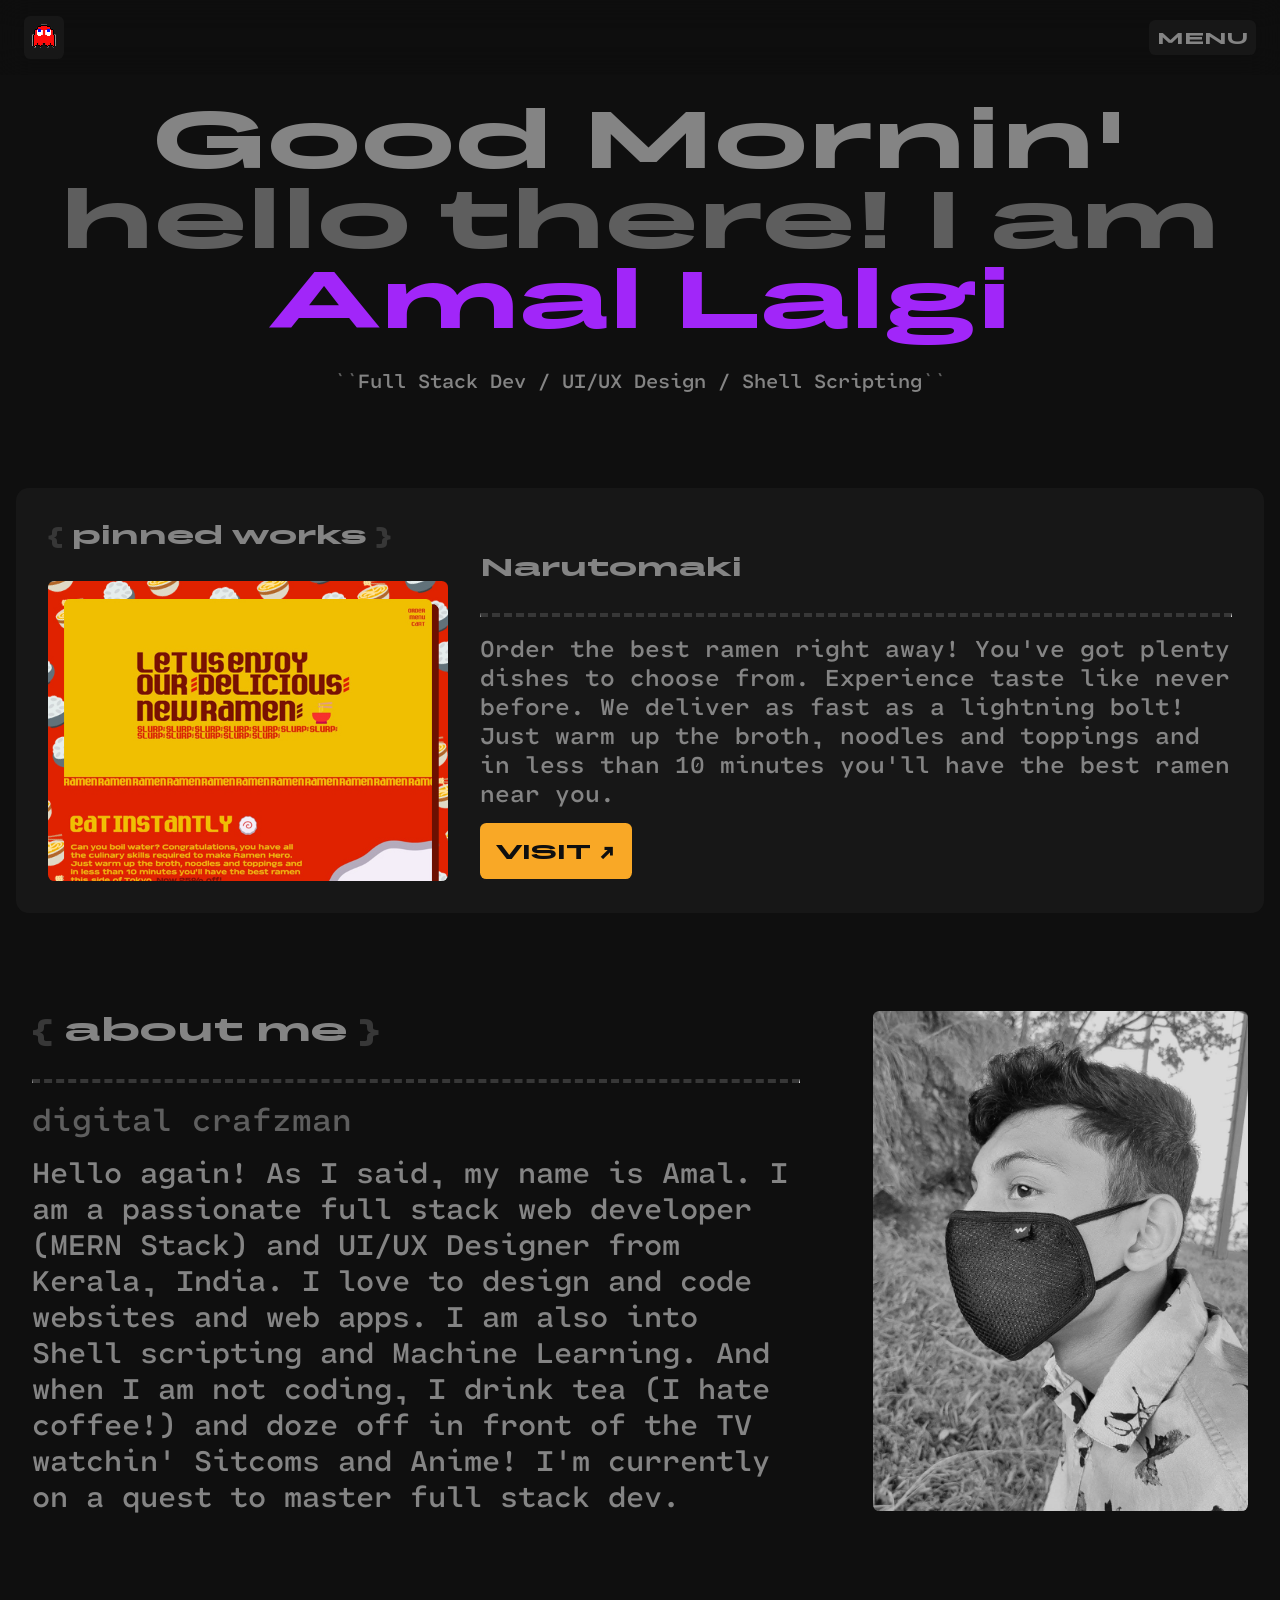
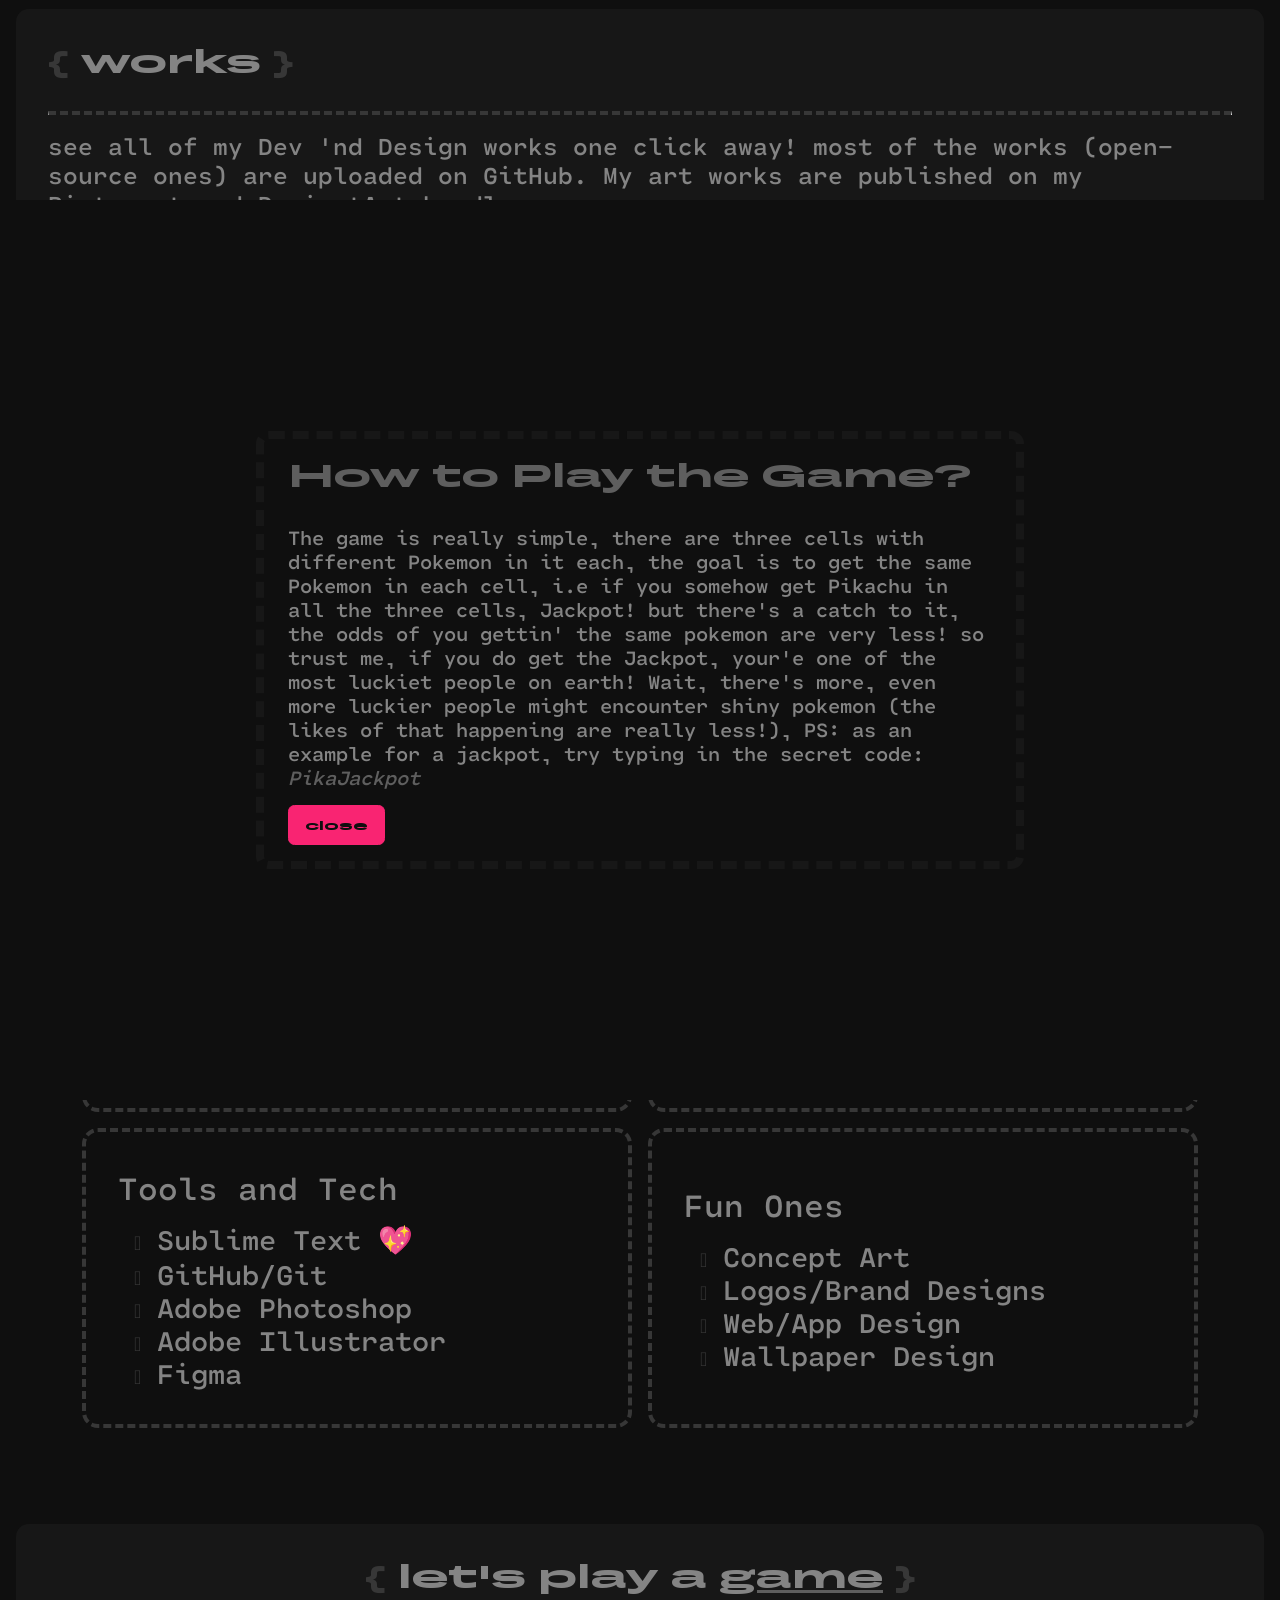
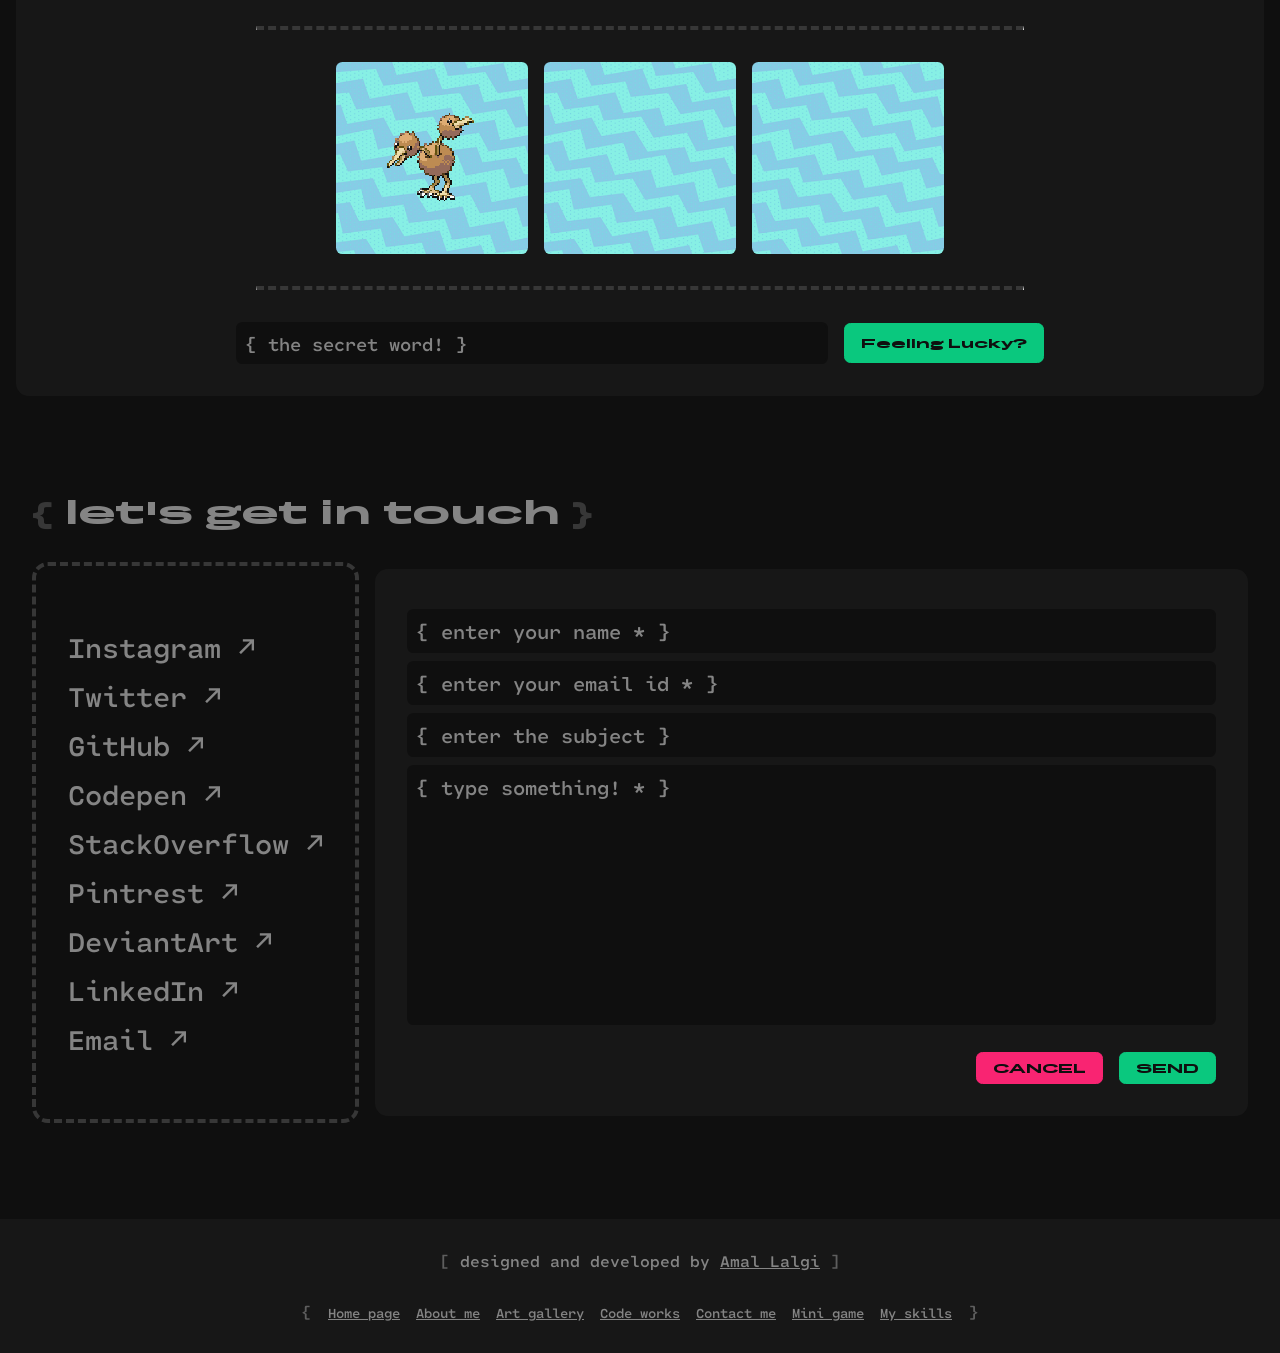
==== index.html @ 4f1390cf "updated the email function �" ====
<!DOCTYPE html>
<html lang="en" data-theme = 'dark'>
<head>
	<meta charset="UTF-8">
	<meta name="viewport" content="width=device-width, initial-scale=1.0">
	<title>Amal Lalgi</title>
	<link rel="icon" href="assets/images/favicon/favicon.png"/>
	<link rel="stylesheet" href="styles/css/style.css">
	<link rel="stylesheet" href="assets/fontawesome/css/all.min.css"/>
	<script src="scripts/js/script.js" defer></script>
</head>
<body id="home-loc">
	<!-- filters -->
	<div class="retrofilter">
		<img src="assets/images/filters/grain-(2).png">
	</div>
	<!-- Preloader -->
	<div class="preloader">
		<div class="img"><img src="assets/images/preloader/mario-racing.gif" alt="mario is racing"></div>
		<div class="text">we'll reach the destination in a moment!</div>
	</div>
	<!-- Navigation -->
	<nav>
		<div class="logo"><img src="assets/images/favicon/favicon.png" alt="logo"></div>
		<ul class="Nav__Links">
			<li><a href="#home-loc" class="home-loc">Home</a></li>
			<li><a href="#about-loc" class="about-loc">About Me</a></li>
			<li><a href="pages/works/index.html" target="blank" class="works-loc">My Works</a></li>
			<li><a href="#contact-loc" class="contact-loc">Contact Me</a></li>
		</ul>
		<div class="burger">
			<div class="menu">MENU</div>
			<div class="close">CLOSE</div>
		</div>
	</nav>
	<!-- Modal (Game) -->
	<div class="gme__modal">
		<div class="model__cont">
			<h2>How to Play the Game?</h2>
			<p>The game is really simple, there are three cells with different Pokemon in it each, the goal is to get the same Pokemon in each cell, i.e if you somehow get Pikachu in all the three cells, Jackpot! but there's a catch to it, the odds of you gettin' the same pokemon are very less! so trust me, if you do get the Jackpot, your'e one of the most luckiet people on earth! Wait, there's more, even more luckier people might encounter shiny pokemon (the likes of that happening are really less!), PS: as an example for a jackpot, try typing in the secret code: <span class="special__code">PikaJackpot</span></p>
			<button id="close">close</button>
		</div>
	</div>
	<!-- Main -->
	<main>
		<h1><span class="greeting">Gud Mornin'!</span> hello there! I am <span class="special" id="colorChange">Amal Lalgi</span></h1>
		<h3>Full Stack Dev / UI/UX Design / Shell Scripting</h3>
	</main>
	<!-- pinned -->
	<div class="pinned">
		<h2 class="special__heading">pinned works</h2>
		<div class="pinned__cont">
			<img src="assets/images/cards/narutomaki-card.jpg" alt="online ramen shop">
			<div class="desc">
				<h2>Narutomaki</h2>
				<hr class="hr--dashed">
				<p>Order the best ramen right away! You've got plenty dishes to choose from. Experience taste like never before. We deliver as fast as a lightning bolt! Just warm up the broth, noodles and toppings and in less than 10 minutes you'll have the best ramen near you.</p>
				<a id='realBtn' href="https://frozenembers.netlify.app" target="blank">VISIT ↗</a>
			</div>
		</div>
	</div>
	<!-- About -->
	<div class="about" id="about-loc">
		<div class="desc">
			<h2 class="special__heading">about me</h2>
			<hr class="hr--dashed">
			<h3>digital crafzman</h3>
			<p>Hello again! As I said, my name is Amal. I am a passionate full stack web developer (MERN Stack) and UI/UX Designer from Kerala, India. I love to design and code websites and web apps. I am also into Shell scripting and Machine Learning. And when I am not coding, I drink tea (I hate coffee!) and doze off in front of the TV watchin' Sitcoms and Anime! I'm currently on a quest to master full stack dev.</p>
		</div>
		<img src="assets/images/main/hero-(2).jpg" alt="Amal Lalgi">
	</div>
	<!-- Works -->
	<div class="works" id="works-loc">
		<h2 class="special__heading">works</h2>
		<hr class="hr--dashed">
		<p>see all of my Dev 'nd Design works one click away!  most of the works (open-source ones) are uploaded on  GitHub. My art works are published on my Pinterest and  DeviantArt handles.</p>
		<a id='realBtn' href="pages/works/index.html">SEE MY WORKS ↗</a>
	</div>
	<!-- skills -->
	<div class="skills" id="skills-loc">
		<h2 class="special__heading">my skill sets</h2>
		<!-- <hr class="hr--dashed"> -->
		<div class="cont">
			<div class="skillset skillset-1">
				<h3>FrontEnd Dev & Design</h3>
				<ul>
					<li>HTML, Markdown</li>
					<li>CSS, Sass(SCSS)</li>
					<li>React.js</li>
					<li>Tailwind css</li>
				</ul>
			</div>
			<div class="skillset skillset-2">
				<h3>BackEnd Dev</h3>
				<ul>
					<li>JavaScript (ES6+)</li>
					<li>JQuery</li>
					<li>Node.js, Express.js</li>
					<li>Next.js</li>
				</ul>
			</div>
			<div class="skillset skillset-3">
				<h3>Scripting</h3>
				<ul>
					<li>Python</li>
					<li>[ NumPy, SciPy ]</li>
					<li>[ Pandas, Matplotlib ]</li>
					<li>Bash/Zsh/Pwsh</li>
				</ul>
			</div>
			<div class="skillset skillset-4">
				<h3>Database Management</h3>
				<ul>
					<li>MySQL</li>
					<li>MongoDB</li>
					<li>PostgreSQL</li>
					<li>GraphQL</li>
				</ul>
			</div>
			<div class="skillset skillset-5">
				<h3>Tools and Tech</h3>
				<ul>
					<li>Sublime Text 💖</li>
					<li>GitHub/Git</li>
					<li>Adobe Photoshop</li>
					<li>Adobe Illustrator</li>
					<li>Figma</li>
				</ul>
			</div>
			<div class="skillset skillset-6">
				<h3>Fun Ones</h3>
				<ul>
					<li>Concept Art</li>
					<li>Logos/Brand Designs</li>
					<li>Web/App Design</li>
					<li>Wallpaper Design</li>
				</ul>
			</div>
		</div>
	</div>
	<!-- game -->
	<div class="game" id="game">
		<h2 class="special__heading">let's play a <span class="game__modal__switch" onclick="gameModalToggle()">game</span></h2>
		<hr class="hr--dashed">
		<div class="cont">
			<div class="cell cell-1" onclick="pokeClick()">
				<img src="assets/images/sprites/pokemon-sprites/Base/Pokemon-(106).png" alt="">
			</div>
			<div class="cell cell-2" onclick="pokeClick()">
				<img src="assets/images/sprites/pokemon-sprites/Base/Pokemon-(287).png" alt="">
			</div>
			<div class="cell cell-3" onclick="pokeClick()">
				<img src="assets/images/sprites/pokemon-sprites/Base/Pokemon-(478).png" alt="">
			</div>
		</div>
		<hr class="hr--dashed">
		<div class="luck">
			<input type="text" class="code" placeholder="{ the secret word! }">
			<button id="realBtn" class="luckBtn">Feeling Lucky?</button>
		</div>
	</div>
	<!-- contact -->
	<div class="contact" id="contact-loc">
		<h2 class="special__heading">let's get in touch</h2>
		<div class="cont">
			<div class="box social">
				<a target="blank" href="https://instagram.com/_u/TheAmalLalgi">Instagram ↗</a>
				<a target="blank" href="https://twitter.com/AmalLalgi">Twitter ↗</a>
				<a target="blank" href="https://github.com/TheAmalLalgi">GitHub ↗</a>
				<a target="blank" href="https://codepen.io/theamallalgi">Codepen ↗</a>
				<a target="blank" href="https://stackoverflow.com/users/16938644/amal-lalgi">StackOverflow ↗</a>
				<a target="blank" href="https://pintrest.com/_u/amallalgi">Pintrest ↗</a>
				<a target="blank" href="https://www.deviantart.com/amallalgi">DeviantArt ↗</a>
				<a target="blank" href="https://www.linkedin.com/in/amal-lalgi-8b193521a/">LinkedIn ↗</a>
				<a target="blank" href="mailto:theamallalgi@gmail.com">Email ↗</a>
			</div>
			<div class="box form">
				<form action="https://formsubmit.co/your@email.com" method="POST">
					<input type="text" placeholder="{ enter your name * }" name='name' required>
					<input type="text" placeholder="{ enter your email id * }" name='email' required>
					<input type="text" placeholder="{ enter the subject }">
					<input type="hidden" name="_next" value="theamallalgi.pages.dev/pages/mail/main.html">
					<input type="hidden" name="_template" value="table">
					<input type="hidden" name="_subject" value="New Mail From Website 🐦">
					<input type="hidden" name="_autoresponse" value="Thank you for Contacting Me. I will make sure that I'll look into what you have to say when I'm free!">
					<textarea name="message" id="msg" cols="30" rows="10" placeholder="{ type something! * }" required></textarea>
					<div class="btns">
						<button id="realBtn" onclick="document.querySelector('form').reset()">CANCEL</button>
						<input id="realBtn" type="submit" value="SEND">
					</div>
				</form>
			</div>
		</div>
	</div>
	<!-- footer -->
	<footer>
		<h4>designed and developed by <a href="#">Amal Lalgi</a></h4>
		<div class="footer__icons">
			<a target="blank" href="https://github.com/TheAmalLalgi/TheAmalLalgi.github.io"><i class="fas fa-folder"></i></a>
			<a target="blank" href="https://instagram.com/_u/TheAmalLalgi"><i class="fab fa-instagram"></i></a>
			<a target="blank" href="https://twitter.com/AmalLalgi"><i class="fab fa-twitter"></i></a>
			<a target="blank" href="https://www.linkedin.com/in/amal-lalgi-8b193521a/"><i class="fab fa-linkedin"></i></a>
			<a target="blank" href="https://www.deviantart.com/amallalgi"><i class="fab fa-deviantart"></i></a>
			<a target="blank" href="https://dribbble.com/TheAmalLalgi"><i class="fab fa-dribbble"></i></a>
			<a target="blank" href="https://www.behance.net/amallalgi"><i class="fab fa-behance"></i></a>
			<a target="blank" href="https://codepen.io/theamallalgi"><i class="fab fa-codepen"></i></a>
			<a target="blank" href="https://github.com/TheAmalLalgi"><i class="fab fa-github-alt"></i></a>
		</div>
		<div class="footer__nav">
			<ul>
				<li><a href="#home-loc">Home page</a></li>
				<li><a href="#about-loc">About me</a></li>
				<li><a href="pages/works/index.html">Art gallery</a></li>
				<li><a href="pages/works/index.html">Code works</a></li>
				<li><a href="#contact-loc">Contact me</a></li>
				<li><a href="#game">Mini game</a></li>
				<li><a href="#skills-loc">My skills</a></li>
			</ul>
		</div>
	</footer>
</body>
</html>

<!-- the end 😁 -->
---- styles/css/style.css ----
﻿:root{--blk: #0f0f0f;--wht: #ffffdf;--prpl: #a126f9;--gry: #5e5e5e;--grn: #0ac87e;--red: #f92472;--blu: #26B7F9;--ylw: #F9A826;--cyn: #26F9EB;--blk-lt: #171717;--gry-lt: #848484;--grn-lt: #0bee96;--red-lt: #ff2466;--blu-lt: #46c1f9;--ylw-lt: #ffba26;--cyn-lt: #26feff;--grn-drk: #07945d;--red-drk: #c51c4d;--bg: var(--blk);--bg-s: var(--blk-lt);--fg: var(--wht);--fg-s: var(--gry);--fg-lt: var(--gry-lt);--acc: var(--prpl);--link: var(--blu);--lck-clr: var(--grn);--snd: #373737;--nav-bg: #0f0f0f50}:root[data-theme=light]{--blk: #0f0f0f;--wht: #ffffdf;--prpl: #a126f9;--gry: #5e5e5e;--grn: #0ac87e;--red: #f92472;--blu: #26B7F9;--ylw: #F9A826;--cyn: #26F9EB;--blk-lt: #171717;--gry-lt: #848484;--grn-lt: #0bee96;--red-lt: #ff2466;--blu-lt: #46c1f9;--ylw-lt: #ffba26;--cyn-lt: #26feff;--grn-drk: #07945d;--red-drk: #c51c4d;--bg: #edb491;--bg-s: #e07961;--fg: var(--blk);--fg-s: var(--blk-lt);--fg-lt: #353535;--acc: var(--prpl);--link: #1a7eac;--lck-clr: #11472c;--snd: #ad5d4a;--nav-bg: #edb49170}:root[data-theme=retro]{--clr-1: #aaaaaa;--clr-2: #666666;--clr-3: #080808;--clr-4: #000000;--clr-5: #FFFFFF;--bg: var(--clr-2);--bg-s: var(--clr-1);--fg: var(--clr-4);--fg-s: var(--clr-3);--fg-lt: #1a1a1a;--acc: var(--clr-5);--link: #1a7eac;--lck-clr: #11472c;--snd: #cacaca;--nav-bg: #66666670}html{--nav-height: 5rem}@font-face{font-family:"Grtsk Mega Font";src:local("Grtsk Mega"),url("../../../assets/fonts/grtsk-mega/GrtskMega-Bold.ttf")}@font-face{font-family:"Cartograph CF Font";src:local("Cartograph CF"),url("../../../assets/fonts/cartograph-cf/CartographCF-DemiBold.otf")}*,*::after,*::before{padding:0;margin:0;box-sizing:border-box;scroll-behavior:smooth}::-webkit-scrollbar{display:none}::selection{background-color:var(--acc);color:var(--blk)}:focus{border:2px solid var(--acc);outline:none;border-radius:4px;padding:2px}img{max-width:100%;display:inline-block}body{background-color:var(--bg);color:var(--fg);font-family:"Cartograph CF Font","Cartograph CF",monospace;padding-top:var(--nav-height)}.special__heading{font-family:"Grtsk Mega Font","Grtsk Mega",sans-serif;font-size:1.25rem;color:var(--fg-lt)}.special__heading::before{content:"{ ";color:var(--snd)}.special__heading::after{content:" }";color:var(--snd)}@media(min-width: 1024px){.special__heading{font-size:1.5rem}}hr.hr--dashed{border-top:.3rem dashed var(--snd);border-bottom:none;margin-block:2rem 1rem}@media(min-width: 768px){hr.hr--dashed{margin-block:1rem}}@media(min-width: 1024px){hr.hr--dashed{margin-block:2rem 1rem}}.retrofilter{z-index:999;position:fixed;pointer-events:none;top:0;right:0;display:none;width:100%;height:100vh}.retrofilter img{width:100%;height:100vh;opacity:.4}.preloader{position:fixed;top:0;left:0;max-height:100vh;width:100%;height:100vh;background-color:var(--bg);display:flex;justify-content:center;align-items:center;flex-direction:column;gap:2rem;z-index:999;transition:transform 300ms ease-in}.preloader img{height:15rem;border-radius:.8rem}@media(min-width: 768px){.preloader img{height:20rem}}@media(min-width: 1024px){.preloader img{height:25rem}}.preloader .text{color:var(--fg-lt);text-align:center;font-size:1rem;max-width:60vw}.preloader .text::after{content:" }";color:var(--fg-s)}.preloader .text::before{content:"{ ";color:var(--fg-s)}.preloader::before{content:"Approaching the site soon!";font-size:1rem;font-weight:800;font-family:"Grtsk Mega Font","Grtsk Mega",sans-serif;opacity:.15;color:var(--fg-lt);border:.5rem dashed var(--fg-s);padding:1rem 1.5rem;border-radius:1rem;position:absolute;bottom:0;left:0;margin:1rem;writing-mode:horizontal-tb}@media(min-width: 768px){.preloader::before{font-size:1.25rem;writing-mode:tb-rl}}@media(min-width: 1024px){.preloader::before{font-size:2.5rem;max-width:50vw;writing-mode:tb-rl;font-size:2rem;padding:2rem 1.5rem}}.preloader.preloader--done{transform:translateY(-100%)}nav{padding:1rem;display:flex;justify-content:space-between;align-items:center;background-color:var(--nav-bg);backdrop-filter:blur(1rem);position:fixed;top:0;left:0;width:100%;transition:transform 200ms ease-in}@media(min-width: 1024px){nav{padding:1rem 1.5rem}}nav .logo{padding:.5rem;border-radius:.4rem;background-color:var(--bg-s);cursor:pointer;image-rendering:pixelated;z-index:888}nav .logo img{width:1.25rem}@media(min-width: 1024px){nav .logo img{width:1.5rem}}nav .Nav__Links{transform:translateY(-100%);transition:transform 300ms ease-in;width:100%;height:100vh;max-height:100vh;position:fixed;top:0;left:0;background-color:var(--bg);list-style-type:none;padding:2rem 2.5rem;display:flex;justify-content:center;align-items:flex-end;flex-direction:column;gap:1rem;overflow:hidden}@media(min-width: 1024px){nav .Nav__Links{gap:1.5rem}}nav .Nav__Links::before{content:"Join the Anti Coffee Club";font-size:2rem;font-weight:800;font-family:"Grtsk Mega Font","Grtsk Mega",sans-serif;opacity:.15;color:var(--fg-lt);border:.75rem dashed var(--fg-s);border-radius:1rem;padding:2rem 2rem 0 0;position:absolute;bottom:0;left:0;max-width:80vw;margin-left:-1rem;margin-bottom:-1rem}@media(min-width: 768px){nav .Nav__Links::before{font-size:3.5rem;max-width:60vw;margin-left:-2rem;margin-bottom:-2rem}}@media(min-width: 1024px){nav .Nav__Links::before{font-size:5rem;max-width:50vw;margin-left:-2rem;margin-bottom:-2rem}}nav .Nav__Links::after{content:"";width:2rem;height:2rem;border-radius:10px;background-color:var(--acc);position:absolute;bottom:0;right:0;margin:2rem;opacity:.3;cursor:hand}nav .Nav__Links li a{font-size:1.25rem;font-weight:800;font-family:"Grtsk Mega Font","Grtsk Mega",sans-serif;display:block;color:var(--fg-s);text-decoration:none}@media(min-width: 1024px){nav .Nav__Links li a{font-size:3rem}}nav .Nav__Links li a::before{content:"";margin-right:1rem;font-family:"Font Awesome 6 Free";font-weight:800;font-size:1.5rem;color:var(--bg)}@media(min-width: 1024px){nav .Nav__Links li a::before{margin-right:1.5rem;font-size:3rem}}nav .Nav__Links li a:hover,nav .Nav__Links li a:focus-visible{color:var(--fg-lt)}nav .Nav__Links li a:hover::before,nav .Nav__Links li a:focus-visible::before{color:var(--fg-lt)}nav .Nav__Links li a:focus{border:none;outline:none;border-radius:unset;padding:unset}nav ul.navigation--open{transform:translateY(0%)}nav .burger{padding:.5rem;border-radius:.4rem;background-color:var(--bg-s);cursor:pointer;font-family:"Grtsk Mega Font","Grtsk Mega",sans-serif;font-weight:800;color:var(--fg-lt);font-size:.75rem;z-index:888}@media(min-width: 1024px){nav .burger{font-size:1rem}}nav .burger .close{display:none}nav .burger--open .menu{display:none}nav .burger--open .close{display:inline-block}nav.nav---hidden{transform:translateY(-100%)}main{padding:1rem 1rem;text-align:center}@media(min-width: 1024px){main{padding:1rem 1.5rem}}main h1{font-size:2.5rem;font-family:"Grtsk Mega Font","Grtsk Mega",sans-serif;line-height:1;color:var(--fg-s)}@media(min-width: 768px){main h1{font-size:3rem}}@media(min-width: 1024px){main h1{font-size:5rem}}main h1 span.greeting{color:var(--fg-lt);font-size:2.2rem}@media(min-width: 768px){main h1 span.greeting{font-size:3rem}}@media(min-width: 1024px){main h1 span.greeting{font-size:5rem}}main h1 span.special{color:var(--prpl)}main h3{font-size:.85rem;color:var(--fg-lt);margin-top:2rem}@media(min-width: 1024px){main h3{font-size:1.25rem}}main h3::before,main h3::after{content:"``";color:var(--fg-s)}.pinned{padding:1.25rem;margin:1rem;margin-top:5rem;background-color:var(--bg-s);border-radius:.8rem}@media(min-width: 1024px){.pinned{padding:2rem}}.pinned .pinned__cont{display:flex;justify-content:flex-start;align-items:center;gap:2rem;flex-wrap:wrap}@media(min-width: 768px){.pinned .pinned__cont{flex-wrap:nowrap}}.pinned .pinned__cont img{height:250px;margin-top:2rem;border-radius:.4rem}@media(min-width: 1024px){.pinned .pinned__cont img{height:300px}}.pinned .pinned__cont .desc{color:var(--fg-lt)}.pinned .pinned__cont .desc h2{font-family:"Grtsk Mega Font","Grtsk Mega",sans-serif;font-size:1.2rem}@media(min-width: 768px){.pinned .pinned__cont .desc h2{font-size:1rem}}@media(min-width: 1024px){.pinned .pinned__cont .desc h2{font-size:1.5rem}}.pinned .pinned__cont .desc p{font-family:"Cartograph CF Font","Cartograph CF",monospace;font-size:1.2rem;font-weight:600}@media(min-width: 768px){.pinned .pinned__cont .desc p{font-size:1rem}}@media(min-width: 1024px){.pinned .pinned__cont .desc p{font-size:1.5rem}}.pinned .pinned__cont .desc a{display:inline-block;margin-top:1rem;font-family:"Grtsk Mega Font","Grtsk Mega",sans-serif;text-decoration:none;font-weight:600;color:var(--blk);font-size:1rem;padding:.75rem;border-radius:.4rem;background-color:#f9a826}@media(min-width: 1024px){.pinned .pinned__cont .desc a{font-size:1.25rem;padding:1rem}}.pinned .pinned__cont .desc a:hover{background-color:#f89e0d}.about{padding:1rem 2rem;display:flex;justify-content:center;align-items:center;gap:2rem;padding-top:5rem;flex-wrap:wrap}@media(min-width: 768px){.about{flex-wrap:nowrap}}.about h2{font-size:2rem}.about .desc{color:var(--fg-lt);max-width:90vw;margin-right:auto}@media(min-width: 1024px){.about .desc{max-width:60vw}}.about .desc h2{font-family:"Grtsk Mega Font","Grtsk Mega",sans-serif;font-size:1.25rem}@media(min-width: 1024px){.about .desc h2{font-size:2rem}}.about .desc h3{color:var(--fg-s);font-size:1.25rem;margin-bottom:1rem}@media(min-width: 1024px){.about .desc h3{font-size:2rem}}.about .desc p{font-family:"Cartograph CF Font","Cartograph CF",monospace;font-size:1.2rem;font-weight:600;color:var(--fg-lt)}@media(min-width: 1024px){.about .desc p{font-size:1.85rem}}.about img{height:400px;border-radius:.4rem}@media(min-width: 1024px){.about img{height:500px}}.works{padding:1.25rem;margin:1rem;margin-top:5rem;background-color:var(--bg-s);border-radius:.8rem}@media(min-width: 1024px){.works{padding:2rem}}.works h2{font-size:1.25rem}@media(min-width: 1024px){.works h2{font-size:2rem}}.works p{font-size:1.2rem;color:var(--fg-lt)}@media(min-width: 1024px){.works p{font-size:1.5rem}}.works a{display:inline-block;margin-top:1.5rem;font-family:"Grtsk Mega Font","Grtsk Mega",sans-serif;text-decoration:none;font-weight:600;color:var(--blk);font-size:.75rem;padding:1rem;border-radius:.4rem;background-color:#26b7f9}@media(min-width: 1024px){.works a{font-size:1.25rem}}.works a:hover{background-color:#0daff8}.skills{padding:1rem 1rem;gap:2rem;padding-top:5rem}@media(min-width: 1024px){.skills{padding:1rem 2rem;padding-top:5rem}}.skills h2{font-size:1.25rem;margin-bottom:2rem;text-align:center}@media(min-width: 1024px){.skills h2{font-size:2rem}}.skills .cont{display:flex;justify-content:center;align-items:center;gap:1rem;flex-wrap:wrap}.skills .cont .skillset{color:var(--fg-lt);border:.3rem dashed var(--snd);border-radius:1rem;padding:1.25rem;height:250px;width:550px;display:flex;align-items:flex-start;justify-content:center;flex-direction:column}@media(min-width: 768px){.skills .cont .skillset{height:200px;width:350px}}@media(min-width: 1024px){.skills .cont .skillset{padding:2rem;height:300px;width:550px}}.skills .cont .skillset h3{font-size:1.25rem;margin-bottom:1rem}@media(min-width: 1024px){.skills .cont .skillset h3{font-size:2rem}}.skills .cont .skillset ul li{list-style-type:none;font-size:1.1rem;white-space:nowrap}@media(min-width: 1024px){.skills .cont .skillset ul li{font-size:1.75rem}}.skills .cont .skillset ul li::before{content:"";margin-inline:1rem;font-family:"Font Awesome 6 Free";font-weight:800;font-size:1rem;color:var(--snd)}@media(min-width: 1024px){.skills .cont .skillset ul li::before{font-size:1.25rem}}.gme__modal{transform:translateY(200%);transition:transform 300ms ease-in;position:fixed;z-index:777;top:0;left:0;margin:0;padding:1rem;background-color:var(--bg);width:100%;height:100vh;display:grid;place-content:center}.gme__modal .model__cont{max-width:90vw;margin-inline:auto;border-radius:.8rem;padding:1rem 1.5rem;background-color:var(--bg);border:.5rem dashed var(--bg-s)}@media(min-width: 768px){.gme__modal .model__cont{max-width:80vw}}@media(min-width: 1024px){.gme__modal .model__cont{max-width:60vw}}.gme__modal .model__cont h2{font-size:1rem;font-family:"Grtsk Mega Font","Grtsk Mega",sans-serif;margin-bottom:1rem;color:var(--fg-s)}@media(min-width: 768px){.gme__modal .model__cont h2{font-size:1.5rem;margin-bottom:1.5rem}}@media(min-width: 1024px){.gme__modal .model__cont h2{font-size:2rem;margin-bottom:2rem}}.gme__modal .model__cont p{font-size:.9rem;font-family:"Cartograph CF Font","Cartograph CF",monospace;margin-bottom:1rem;color:var(--fg-lt)}@media(min-width: 768px){.gme__modal .model__cont p{font-size:1.2rem}}@media(min-width: 1024px){.gme__modal .model__cont p{font-size:1.25rem}}.gme__modal .model__cont p span.special__code{font-style:italic;color:var(--fg-s)}.gme__modal .model__cont button#close{display:inline-block;font-family:"Grtsk Mega Font","Grtsk Mega",sans-serif;text-decoration:none;font-weight:800;color:var(--blk);font-size:.75rem;padding:.75rem 1rem;border-radius:.4rem;outline:none;cursor:pointer;background-color:var(--red);border:.1rem solid var(--red)}.gme__modal .model__cont button#close:hover{background-color:var(--red-drk)}.gme__modal.gme__modal--open{transform:translateY(0%)}.game{padding:2rem;margin:1rem;margin-top:5rem;background-color:var(--bg-s);border-radius:.8rem}.game h2{font-size:1.25rem;text-align:center}.game h2 span{text-decoration:underline var(--fg-s);cursor:pointer}@media(min-width: 1024px){.game h2{font-size:2rem}}.game hr{max-width:60vw;margin-inline:auto}.game .cont{display:flex;justify-content:center;align-items:center;gap:1rem;margin-top:2rem;max-width:60vw;margin-inline:auto;flex-wrap:wrap}.game .cont .cell{background-image:url(../../assets/images/sprites/pokemon-sprites/bg.png);background-position:center;background-size:cover;background-repeat:no-repeat;border-radius:.4rem;aspect-ratio:1/1;height:10rem;padding:1rem;display:flex;justify-content:center;align-items:center;overflow:hidden;cursor:pointer}@media(min-width: 768px){.game .cont .cell{height:9rem}}@media(min-width: 1024px){.game .cont .cell{height:12rem}}.game .cont .cell img{height:8rem;image-rendering:pixelated}@media(min-width: 768px){.game .cont .cell img{height:8rem}}@media(min-width: 1024px){.game .cont .cell img{height:10rem}}.game .luck{margin-top:2rem;display:flex;align-items:center;justify-content:center;flex-wrap:wrap;gap:1rem}.game .luck input[type=text]{width:90%;border:.15rem solid var(--bg);outline:none;font-family:"Cartograph CF Font","Cartograph CF",monospace;font-size:1rem;color:var(--lck-clr);padding:.5rem;background-color:var(--bg);border-radius:.4rem;caret-color:var(--lck-clr)}@media(min-width: 768px){.game .luck input[type=text]{width:68%}}@media(min-width: 1024px){.game .luck input[type=text]{width:50%;font-size:1.15rem}}.game .luck input[type=text]:focus{border:.15rem solid var(--lck-clr);color:var(--lck-clr)}.game .luck input[type=text]::placeholder{color:var(--fg-lt)}.game .luck button{display:inline-block;font-family:"Grtsk Mega Font","Grtsk Mega",sans-serif;text-decoration:none;font-weight:800;color:var(--blk);font-size:.75rem;padding:.75rem 1rem;border-radius:.4rem;outline:none;cursor:pointer;background-color:var(--grn);border:.1rem solid var(--grn)}.game .luck button:hover{background-color:var(--grn-drk)}.contact{padding:1rem 1rem;padding-top:5rem}@media(min-width: 1024px){.contact{padding:5rem 2rem 1rem 2rem}}.contact h2{font-size:1.2rem}@media(min-width: 1024px){.contact h2{font-size:2rem}}.contact .cont{display:flex;justify-content:flex-start;align-items:center;gap:1rem;margin-top:2rem;flex-wrap:wrap}@media(min-width: 768px){.contact .cont{flex-wrap:nowrap}}.contact .cont .box{padding:1.25rem;background-color:var(--bg-s);border-radius:.8rem;min-height:300px}@media(min-width: 1024px){.contact .cont .box{padding:2rem;min-height:520px}}.contact .cont .social{display:flex;flex-direction:column;justify-content:center;align-items:flex-start;gap:1rem;min-height:300px;color:var(--fg-lt);border:.3rem dashed var(--snd);border-radius:1rem;background-color:rgba(0,0,0,0);width:100%;padding-block:2rem}@media(min-width: 768px){.contact .cont .social{padding-block:4rem}}@media(min-width: 1024px){.contact .cont .social{min-height:520px;width:unset}}.contact .cont .social a{display:block;color:var(--fg-lt);font-size:1.25rem;white-space:nowrap;text-decoration:none}.contact .cont .social a:hover{color:var(--link)}@media(min-width: 1024px){.contact .cont .social a{font-size:1.75rem}}.contact .cont .form input[type=text]{width:100%;border:.15rem solid var(--bg);outline:none;font-family:"Cartograph CF Font","Cartograph CF",monospace;font-size:1.1rem;color:var(--fg-lt);padding:.5rem;background-color:var(--bg);margin-top:.5rem;border-radius:.4rem;caret-color:var(--acc);transition:all 200ms ease-in}@media(min-width: 1024px){.contact .cont .form input[type=text]{font-size:1.25rem}}.contact .cont .form input[type=text]:focus{border:.15rem solid var(--acc)}.contact .cont .form input[type=text]::placeholder{color:var(--fg-lt)}.contact .cont .form textarea{width:100%;border:.15rem solid var(--bg);outline:none;font-family:"Cartograph CF Font","Cartograph CF",monospace;font-size:1.1rem;color:var(--fg-lt);padding:.5rem;background-color:var(--bg);margin-top:.5rem;border-radius:.4rem;resize:none;caret-color:var(--acc);transition:all 200ms ease-in}@media(min-width: 1024px){.contact .cont .form textarea{font-size:1.25rem}}.contact .cont .form textarea:focus{border:.15rem solid var(--acc)}.contact .cont .form textarea::placeholder{color:var(--fg-lt)}.contact .cont .form input[type=submit],.contact .cont .form button{display:inline-block;margin-top:1.5rem;font-family:"Grtsk Mega Font","Grtsk Mega",sans-serif;text-decoration:none;font-weight:800;color:var(--blk);font-size:.7rem;padding:.75rem;border-radius:.4rem;outline:none;cursor:pointer}@media(min-width: 1024px){.contact .cont .form input[type=submit],.contact .cont .form button{font-size:.75rem;padding:.5rem 1rem}}.contact .cont .form input[type=submit]{background-color:var(--grn);border:.1rem solid var(--grn)}.contact .cont .form input[type=submit]:hover{background-color:var(--grn-drk)}.contact .cont .form button{background-color:var(--red);border:.1rem solid var(--red)}.contact .cont .form button:hover{background-color:var(--red-drk)}.contact .cont .form .btns{display:flex;justify-content:flex-end;align-items:center;flex-direction:row;gap:1rem}footer{padding:1.25rem;padding-bottom:2rem;margin-top:5rem;background-color:var(--bg-s)}@media(min-width: 1024px){footer{padding:2rem}}footer h4{color:var(--fg-lt);font-size:.75rem;text-align:center}@media(min-width: 1024px){footer h4{font-size:1rem}}footer h4 a{color:var(--fg-lt)}footer h4 a:hover{font-style:italic;color:var(--link)}footer h4::before{content:"[ ";color:var(--fg-s)}footer h4::after{content:" ]";color:var(--fg-s)}footer .footer__icons{margin-top:1rem;display:flex;flex-wrap:wrap;gap:1rem;justify-content:center;align-items:center}footer .footer__icons a{font-size:1rem;color:var(--fg-lt)}footer .footer__icons a:hover{color:var(--link)}@media(min-width: 1024px){footer .footer__icons a{font-size:1.25rem}}footer .footer__nav{margin-top:1rem;display:flex;justify-content:center;align-items:center}footer .footer__nav ul{display:flex;justify-content:center;align-items:center;flex-wrap:wrap;gap:1rem}footer .footer__nav ul li{list-style-type:none}footer .footer__nav ul li a{color:var(--fg-lt);font-size:.85rem}@media(min-width: 768px){footer .footer__nav ul li a{font-size:.75rem}}@media(min-width: 1024px){footer .footer__nav ul li a{font-size:.85rem}}footer .footer__nav ul li a:hover{font-style:italic;color:var(--link)}footer .footer__nav ul::before{content:"{ ";color:var(--fg-s)}footer .footer__nav ul::after{content:" }";color:var(--fg-s)}/*# sourceMappingURL=style.css.map */
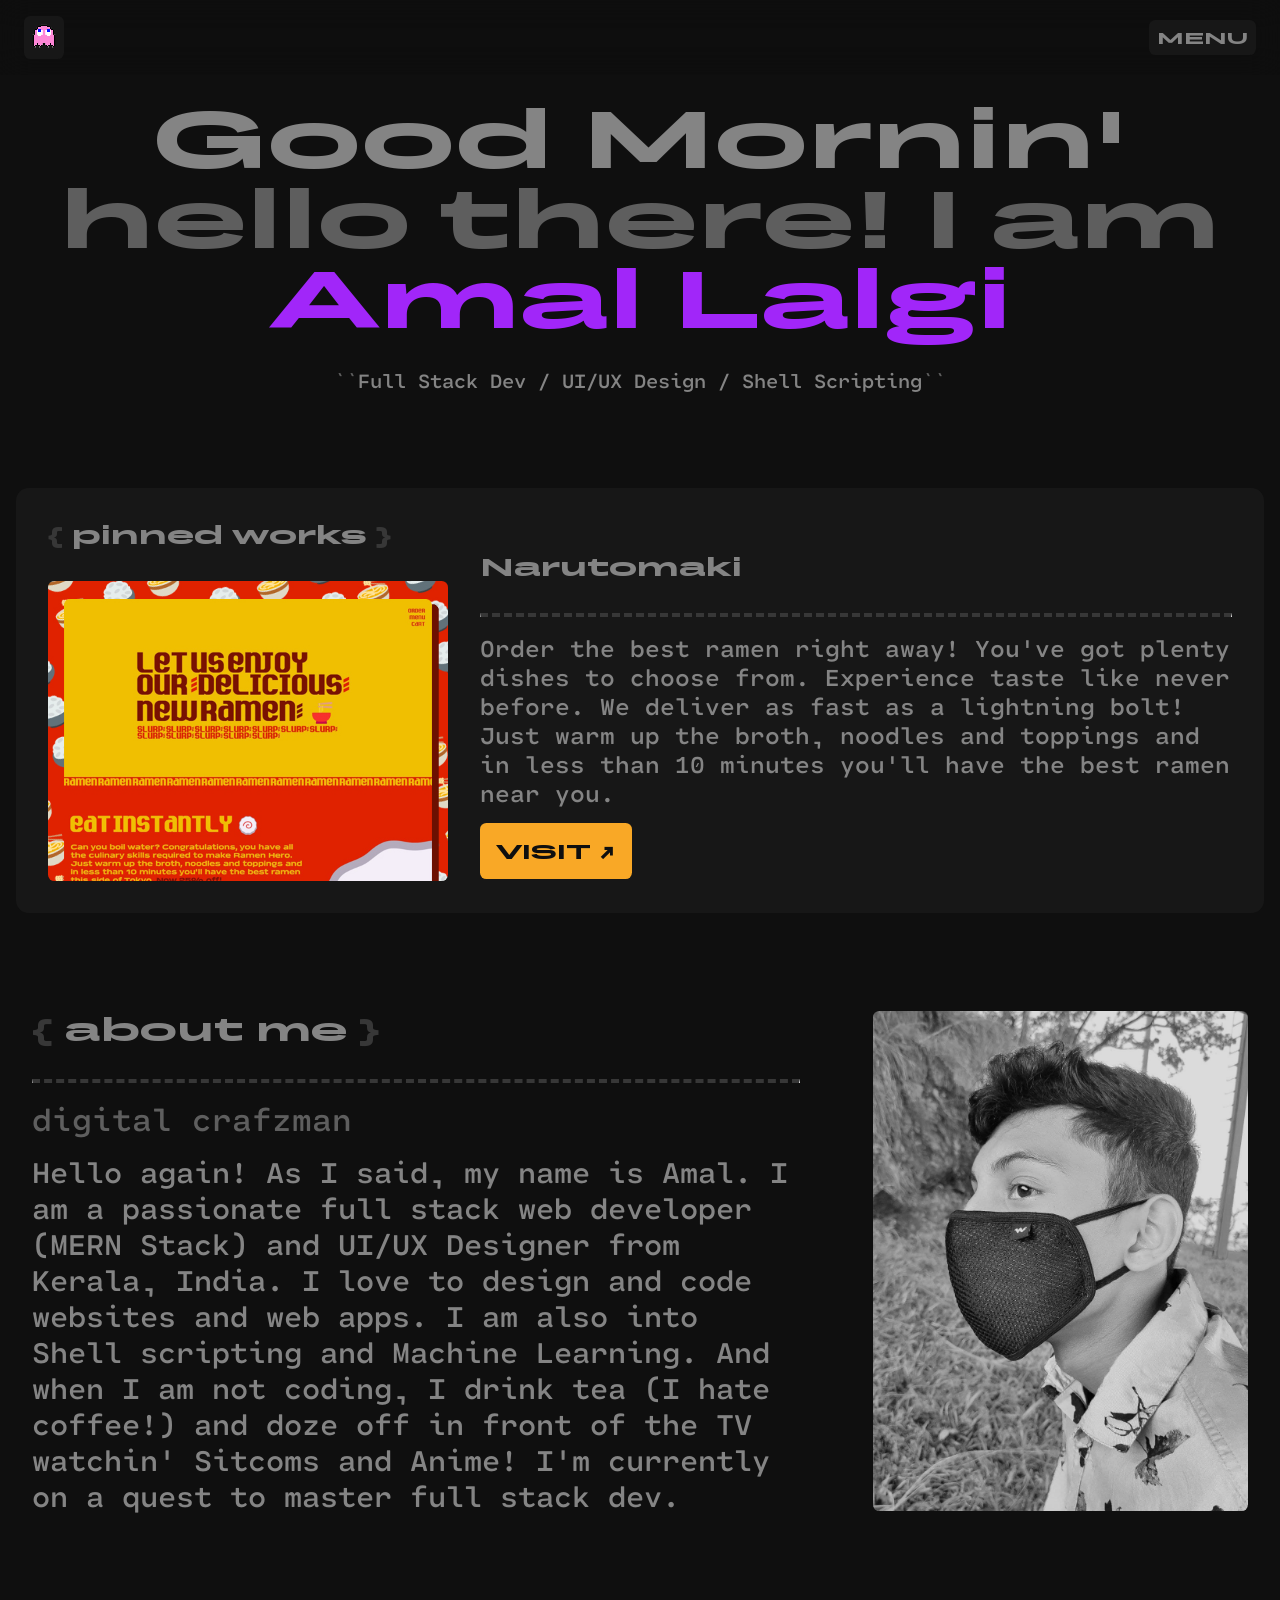
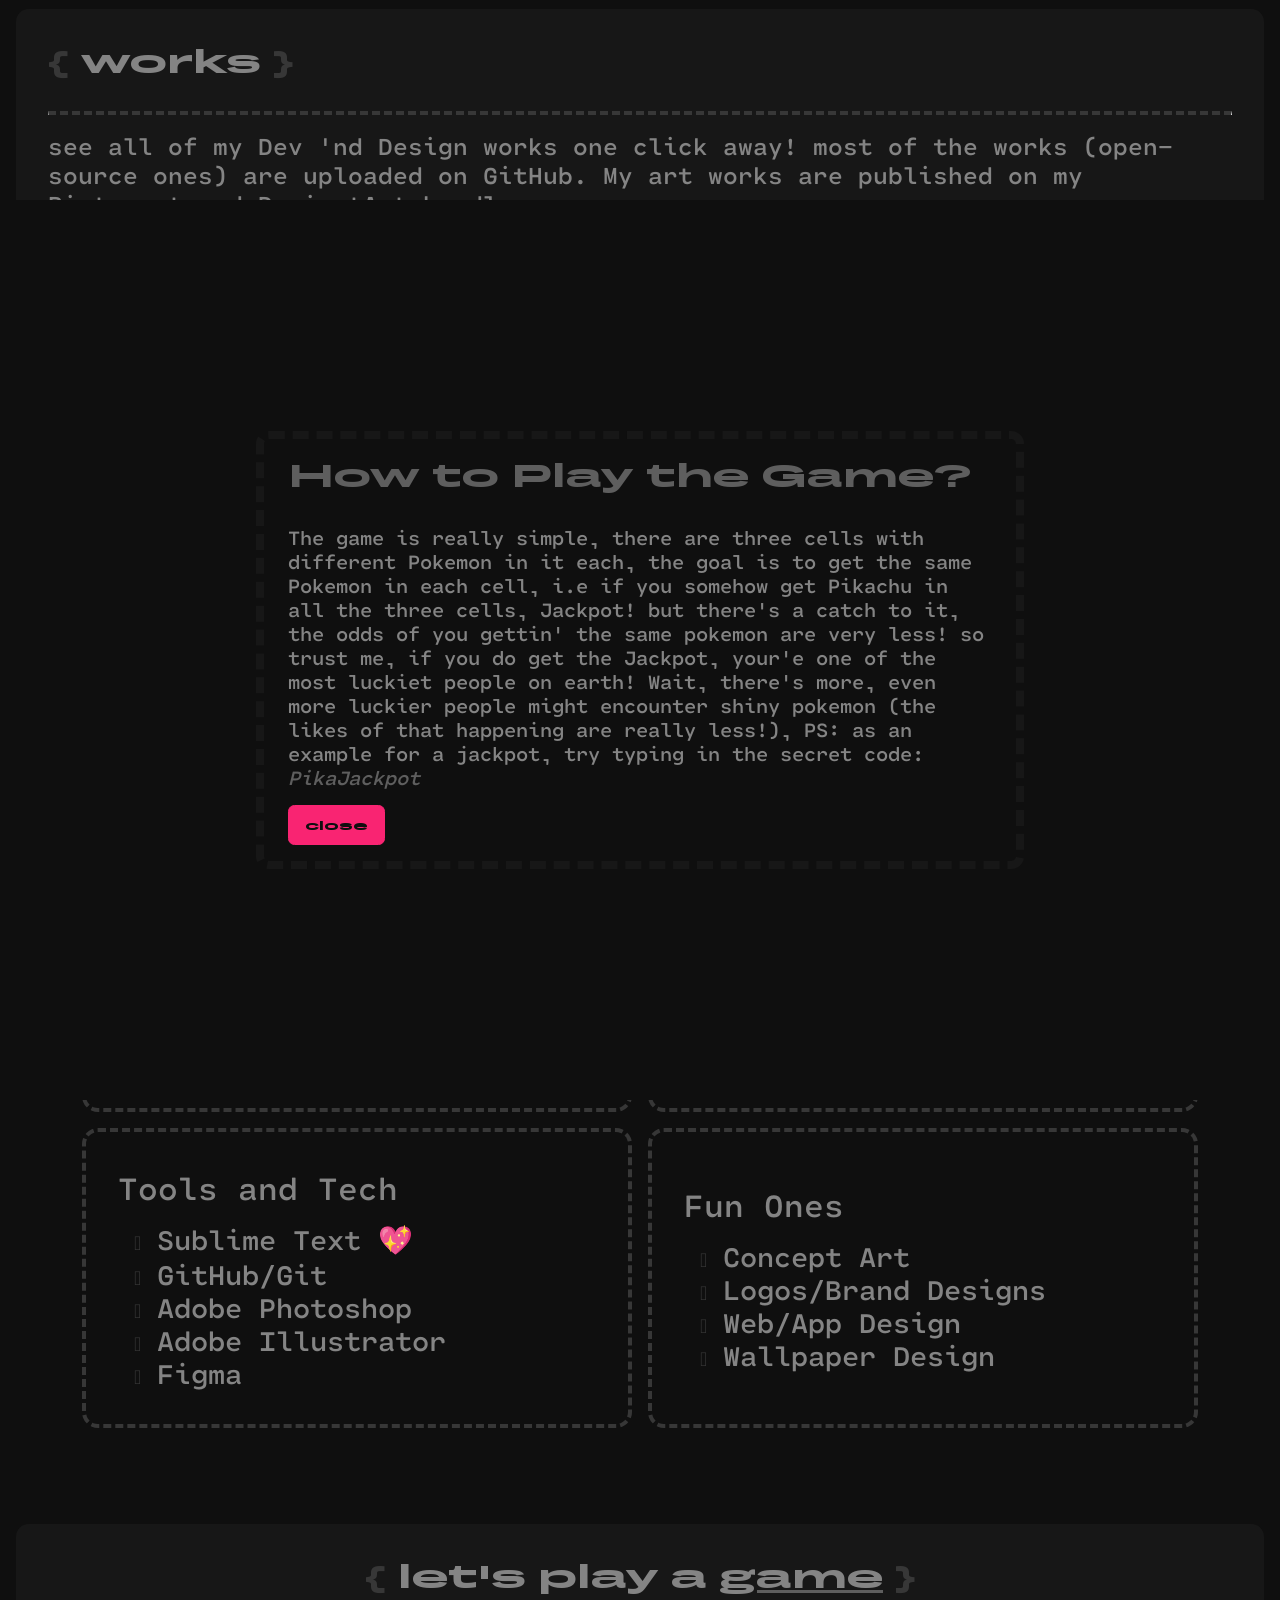
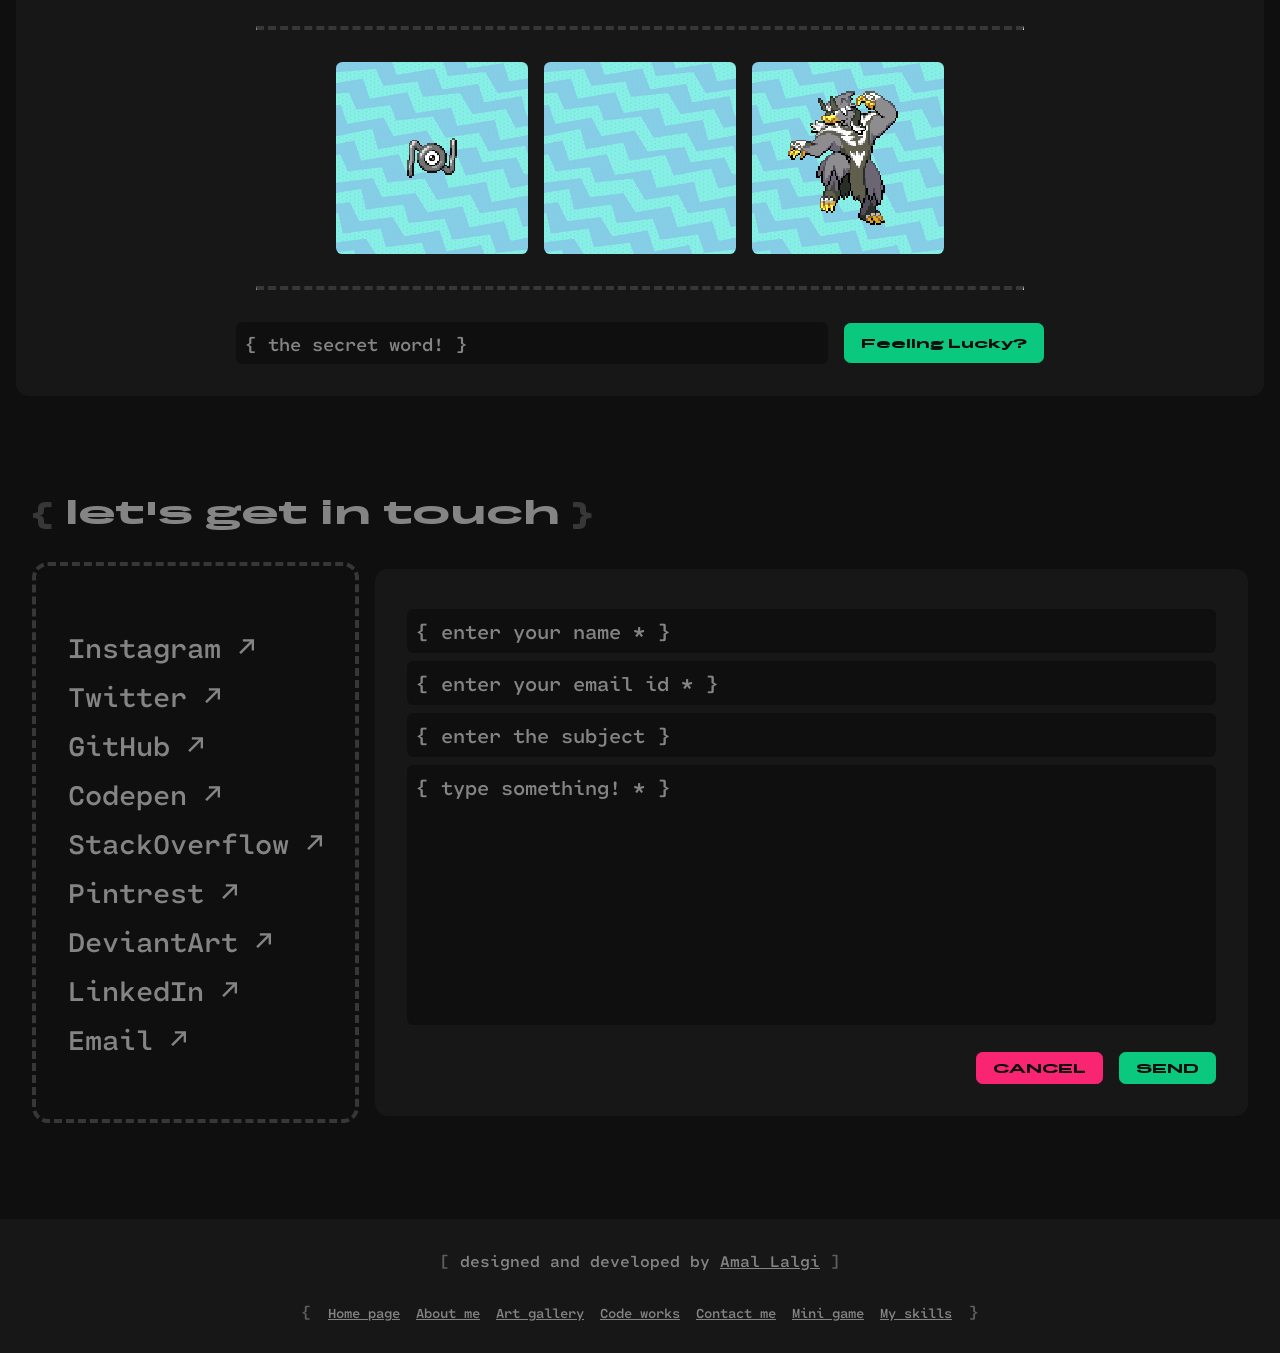
==== commit e12f60d7: "added more easter eggs" ====
--- a/index.html
+++ b/index.html
@@ -175,7 +175,7 @@
 				<a target="blank" href="mailto:theamallalgi@gmail.com">Email ↗</a>
 			</div>
 			<div class="box form">
-				<form action="https://formsubmit.co/your@email.com" method="POST">
+				<form action="https://formsubmit.co/theamallalgi@gmail.com" method="POST">
 					<input type="text" placeholder="{ enter your name * }" name='name' required>
 					<input type="text" placeholder="{ enter your email id * }" name='email' required>
 					<input type="text" placeholder="{ enter the subject }">
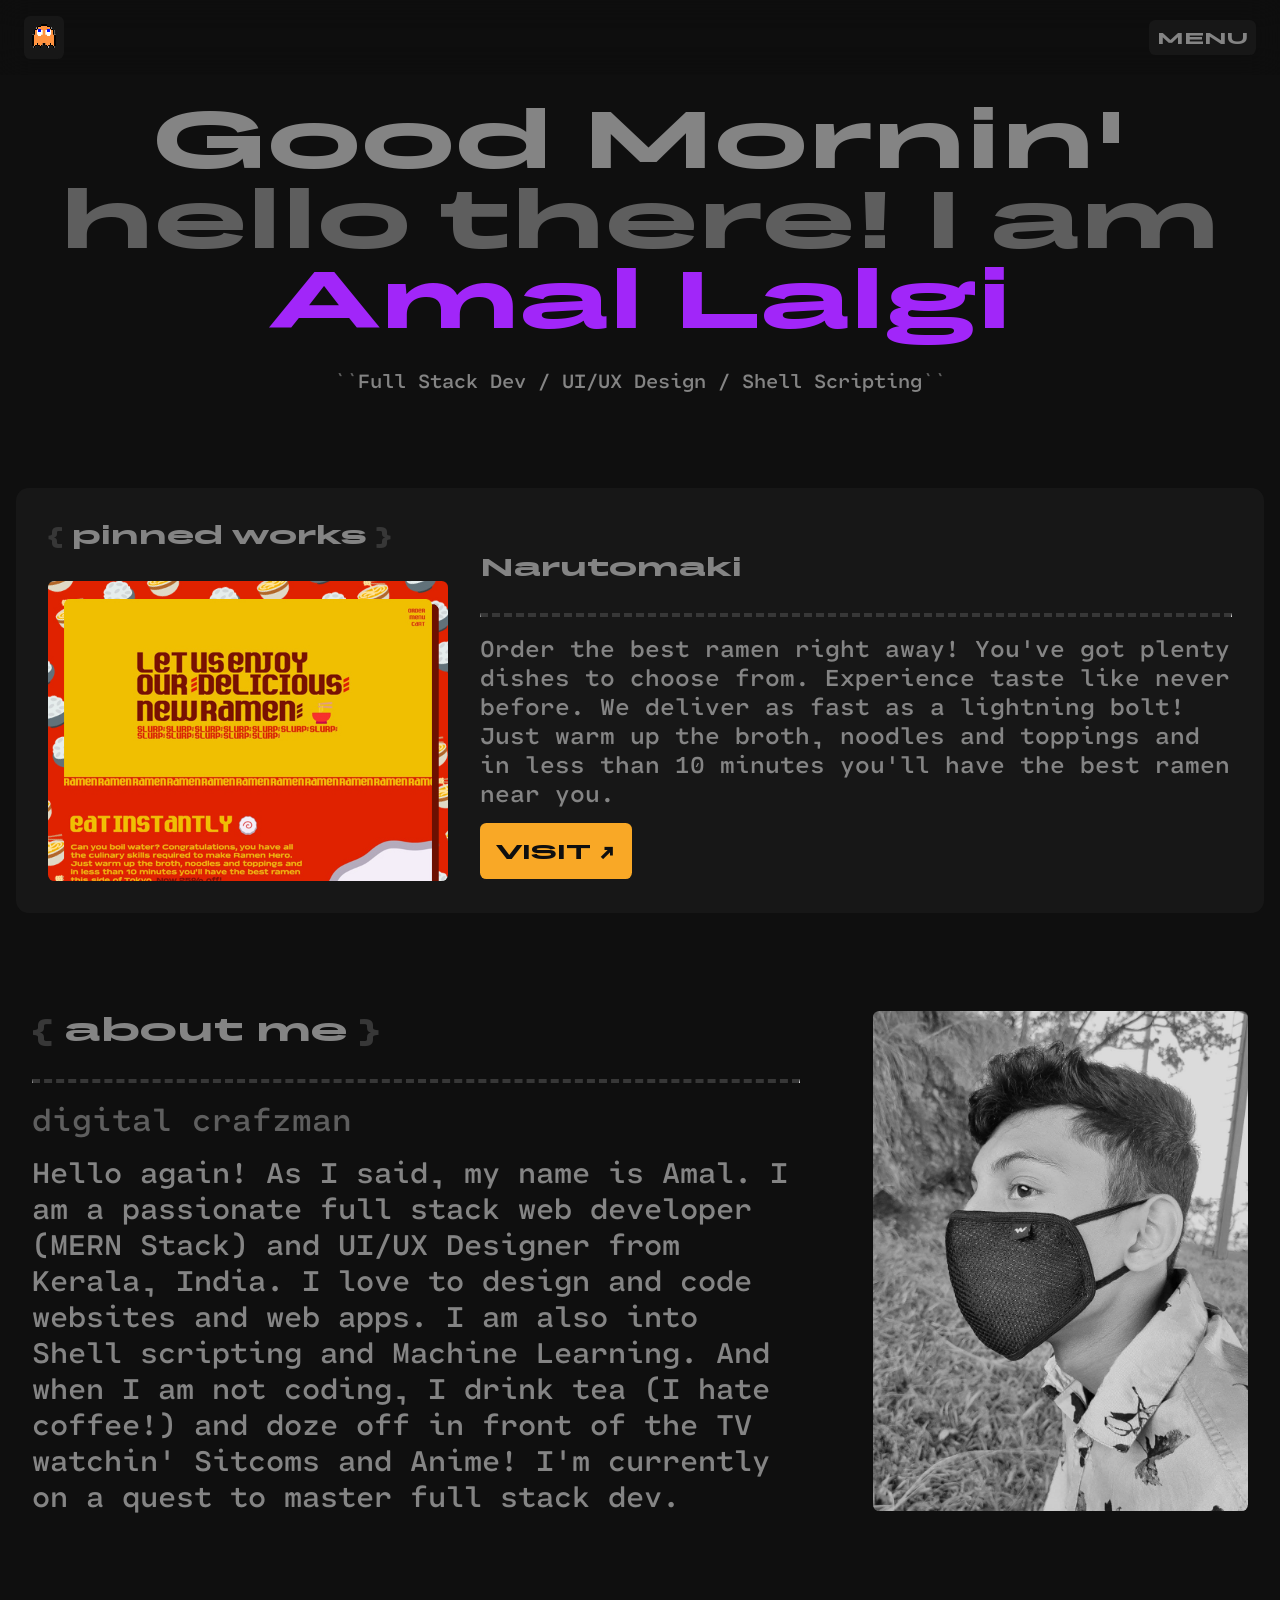
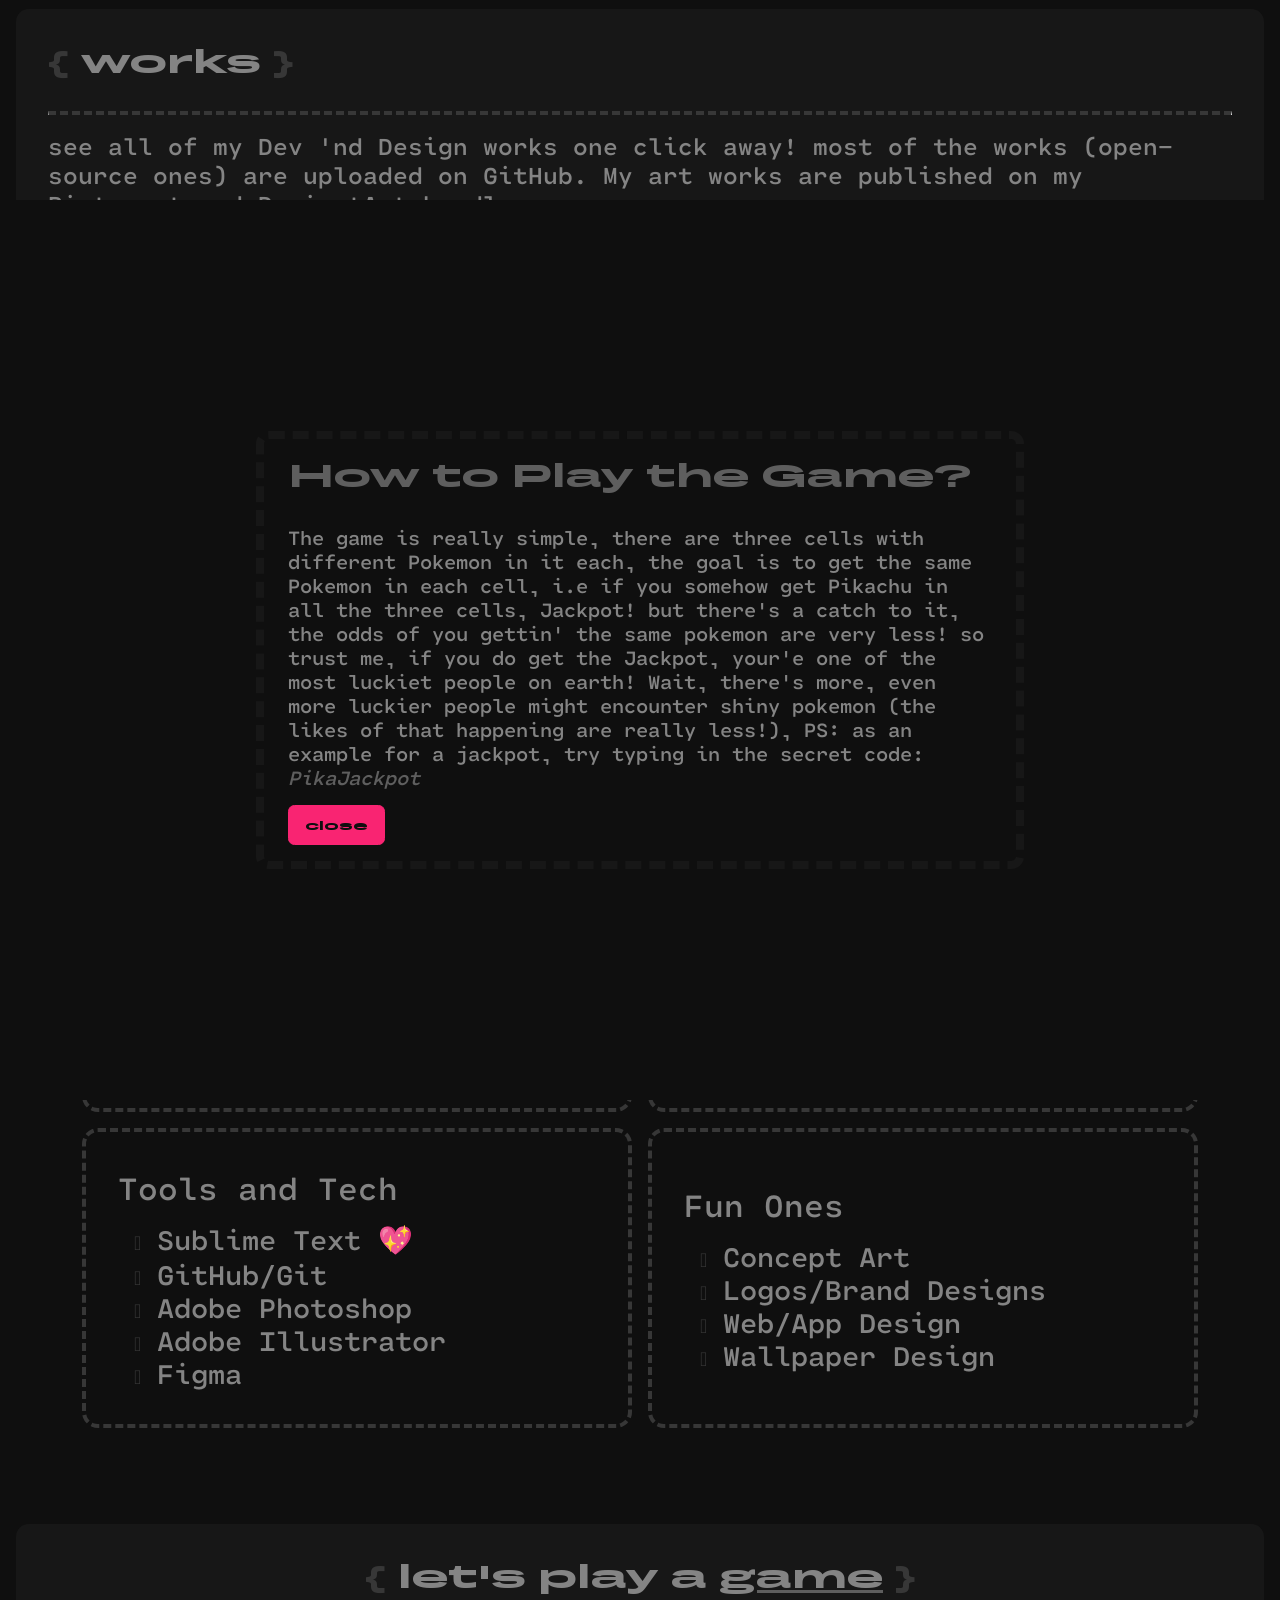
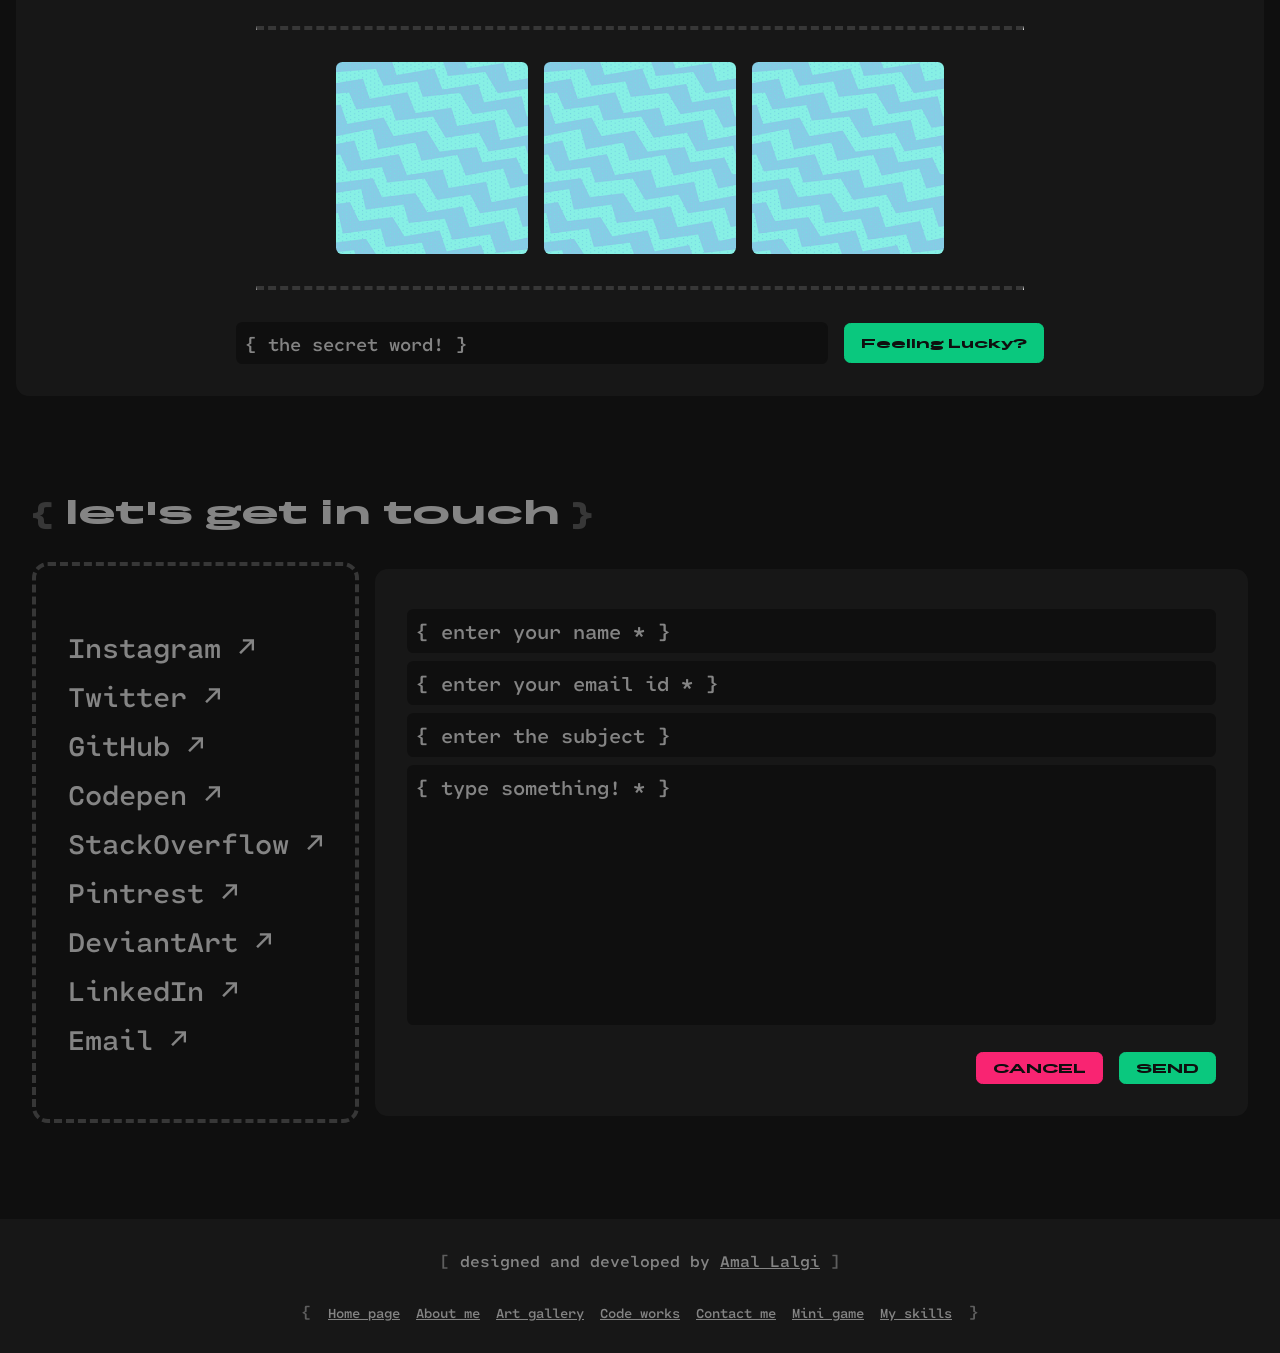
==== commit 2325cc02: "add a retro mode" ====
--- a/index.html
+++ b/index.html
@@ -175,7 +175,7 @@
 				<a target="blank" href="mailto:theamallalgi@gmail.com">Email ↗</a>
 			</div>
 			<div class="box form">
-				<form action="https://formsubmit.co/theamallalgi@gmail.com" method="POST">
+				<form action="https://formsubmit.co/amallalgi2487@gmail.com" method="POST">
 					<input type="text" placeholder="{ enter your name * }" name='name' required>
 					<input type="text" placeholder="{ enter your email id * }" name='email' required>
 					<input type="text" placeholder="{ enter the subject }">
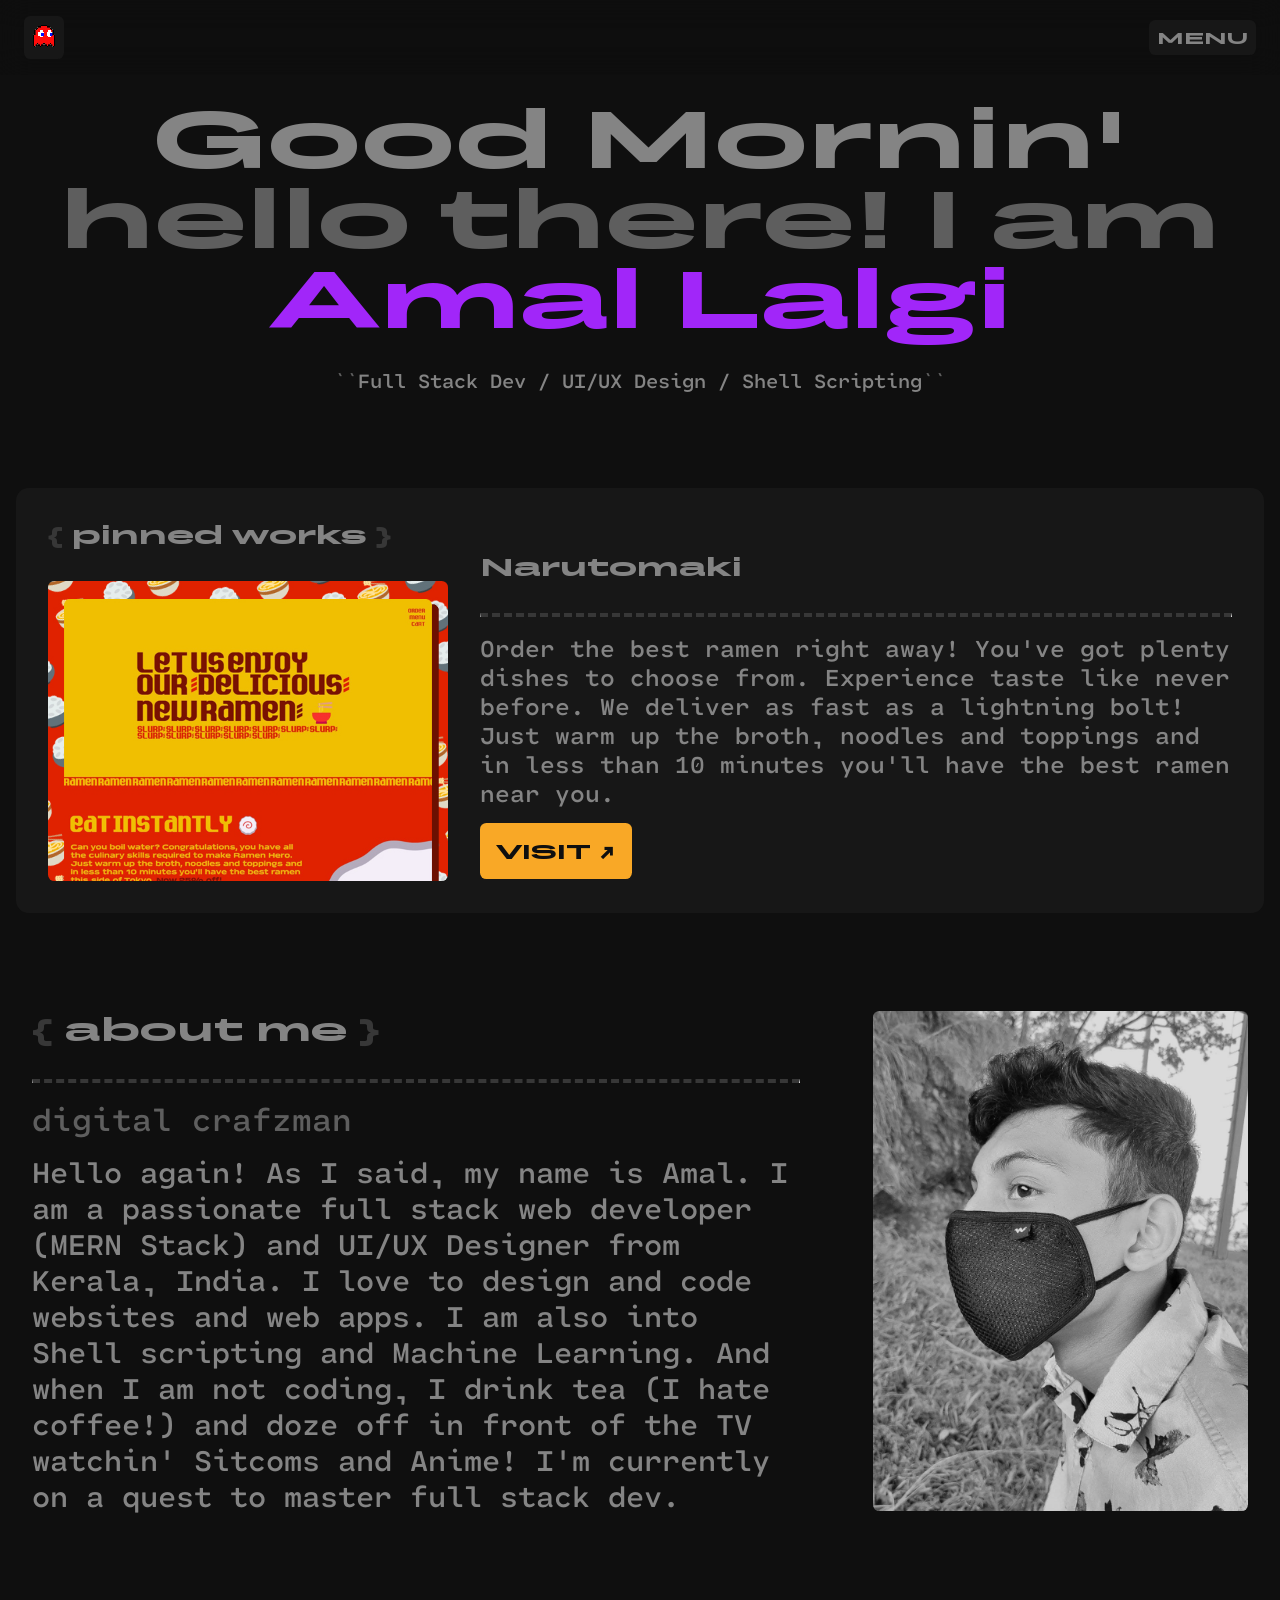
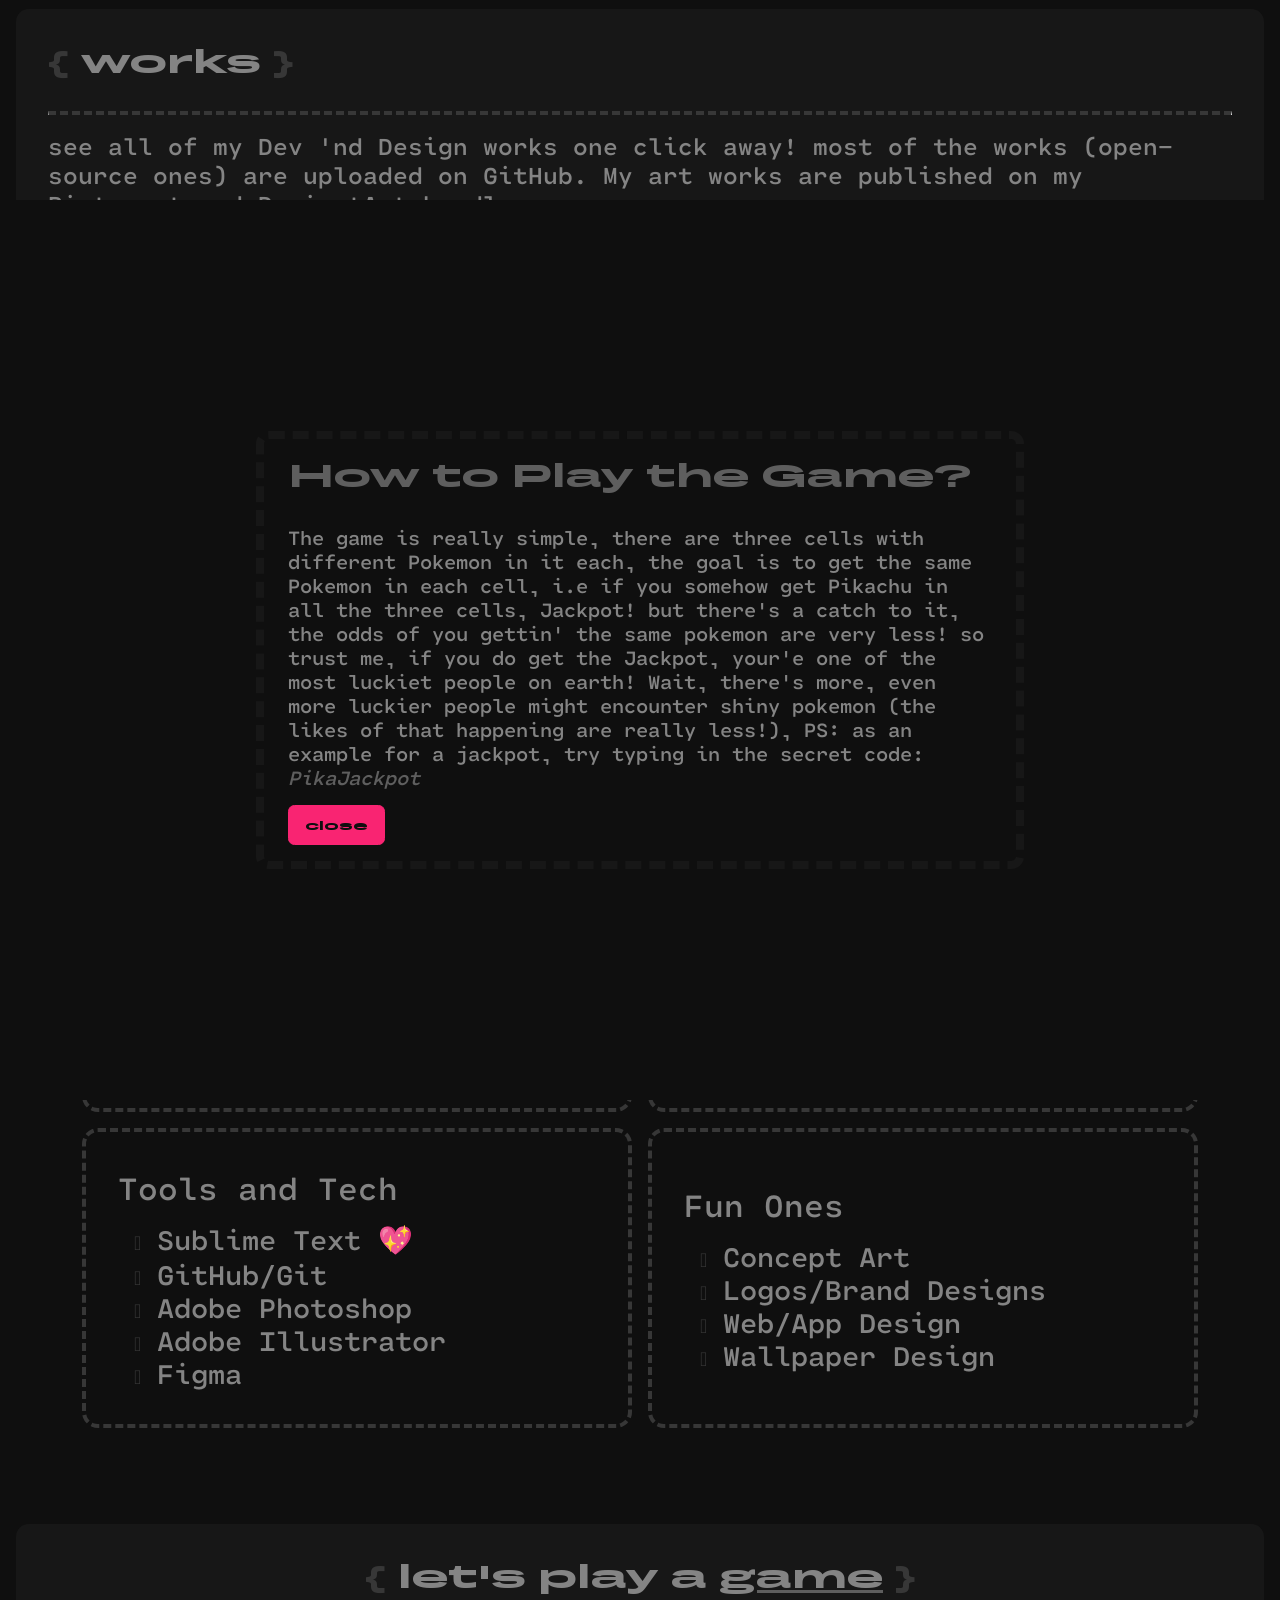
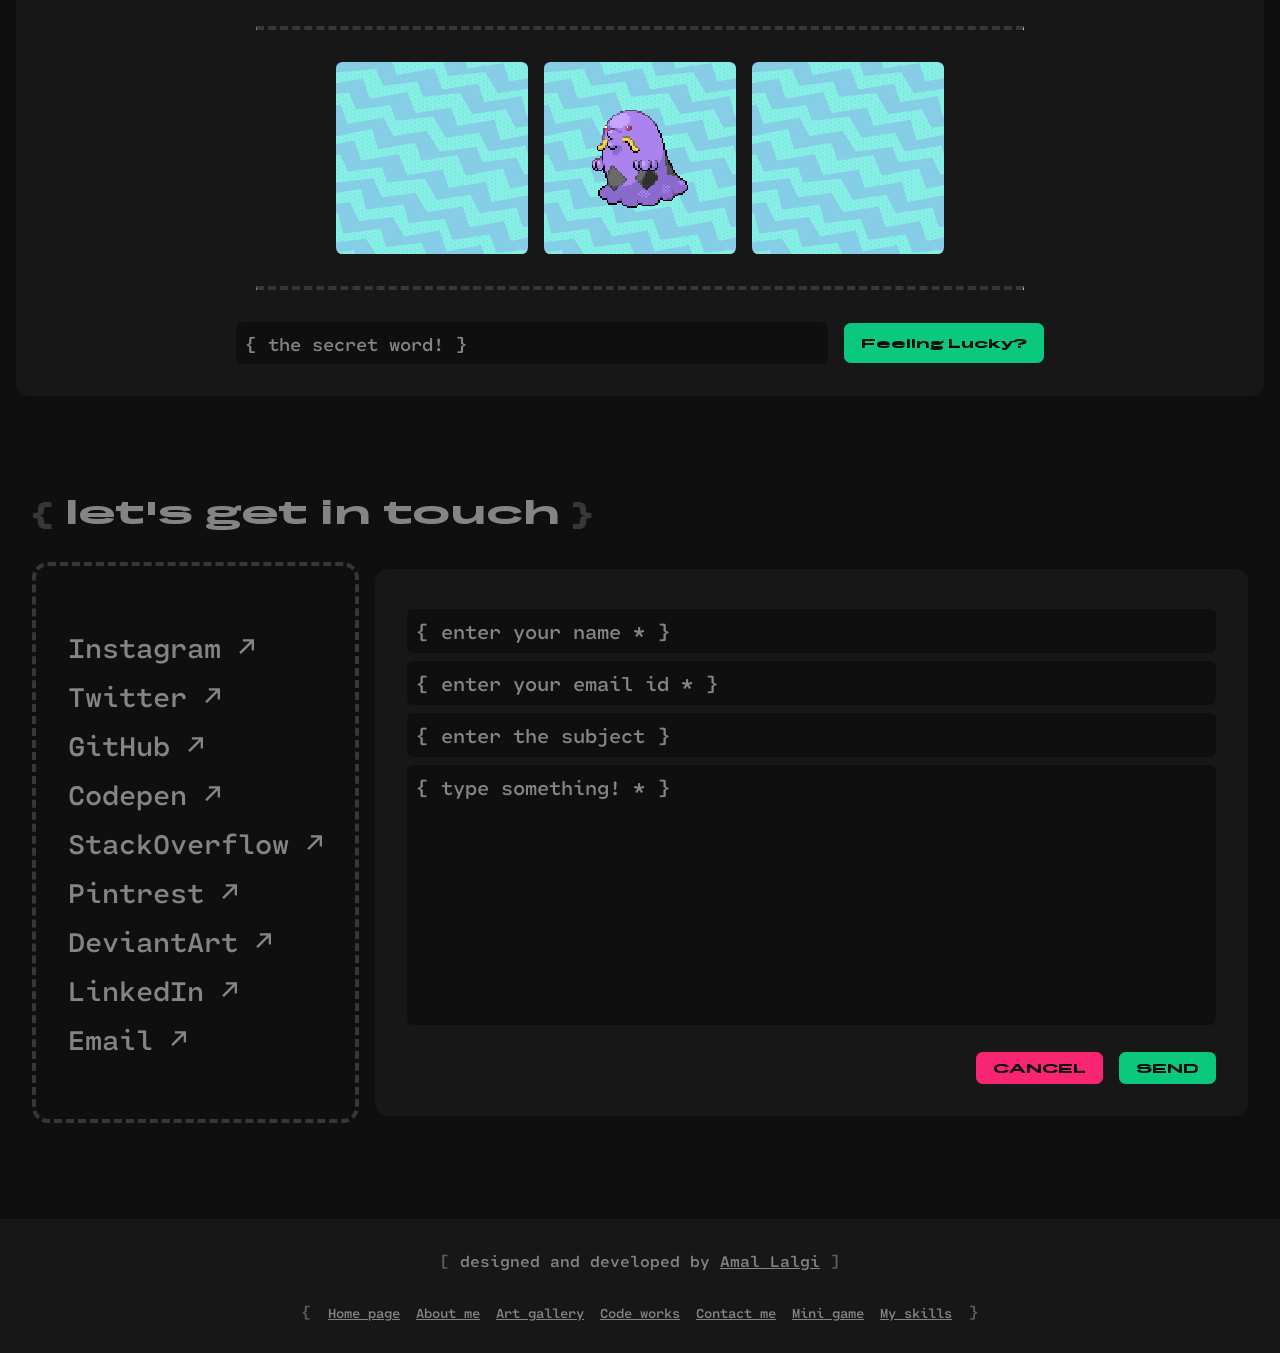
==== commit 57a5defe: "made the links functionable" ====
--- a/index.html
+++ b/index.html
@@ -179,7 +179,7 @@
 					<input type="text" placeholder="{ enter your name * }" name='name' required>
 					<input type="text" placeholder="{ enter your email id * }" name='email' required>
 					<input type="text" placeholder="{ enter the subject }">
-					<input type="hidden" name="_next" value="theamallalgi.pages.dev/pages/mail/main.html">
+					<input type="hidden" name="_next" value="https://theamallalgi.pages.dev/pages/mail/main.html">
 					<input type="hidden" name="_template" value="table">
 					<input type="hidden" name="_subject" value="New Mail From Website 🐦">
 					<input type="hidden" name="_autoresponse" value="Thank you for Contacting Me. I will make sure that I'll look into what you have to say when I'm free!">
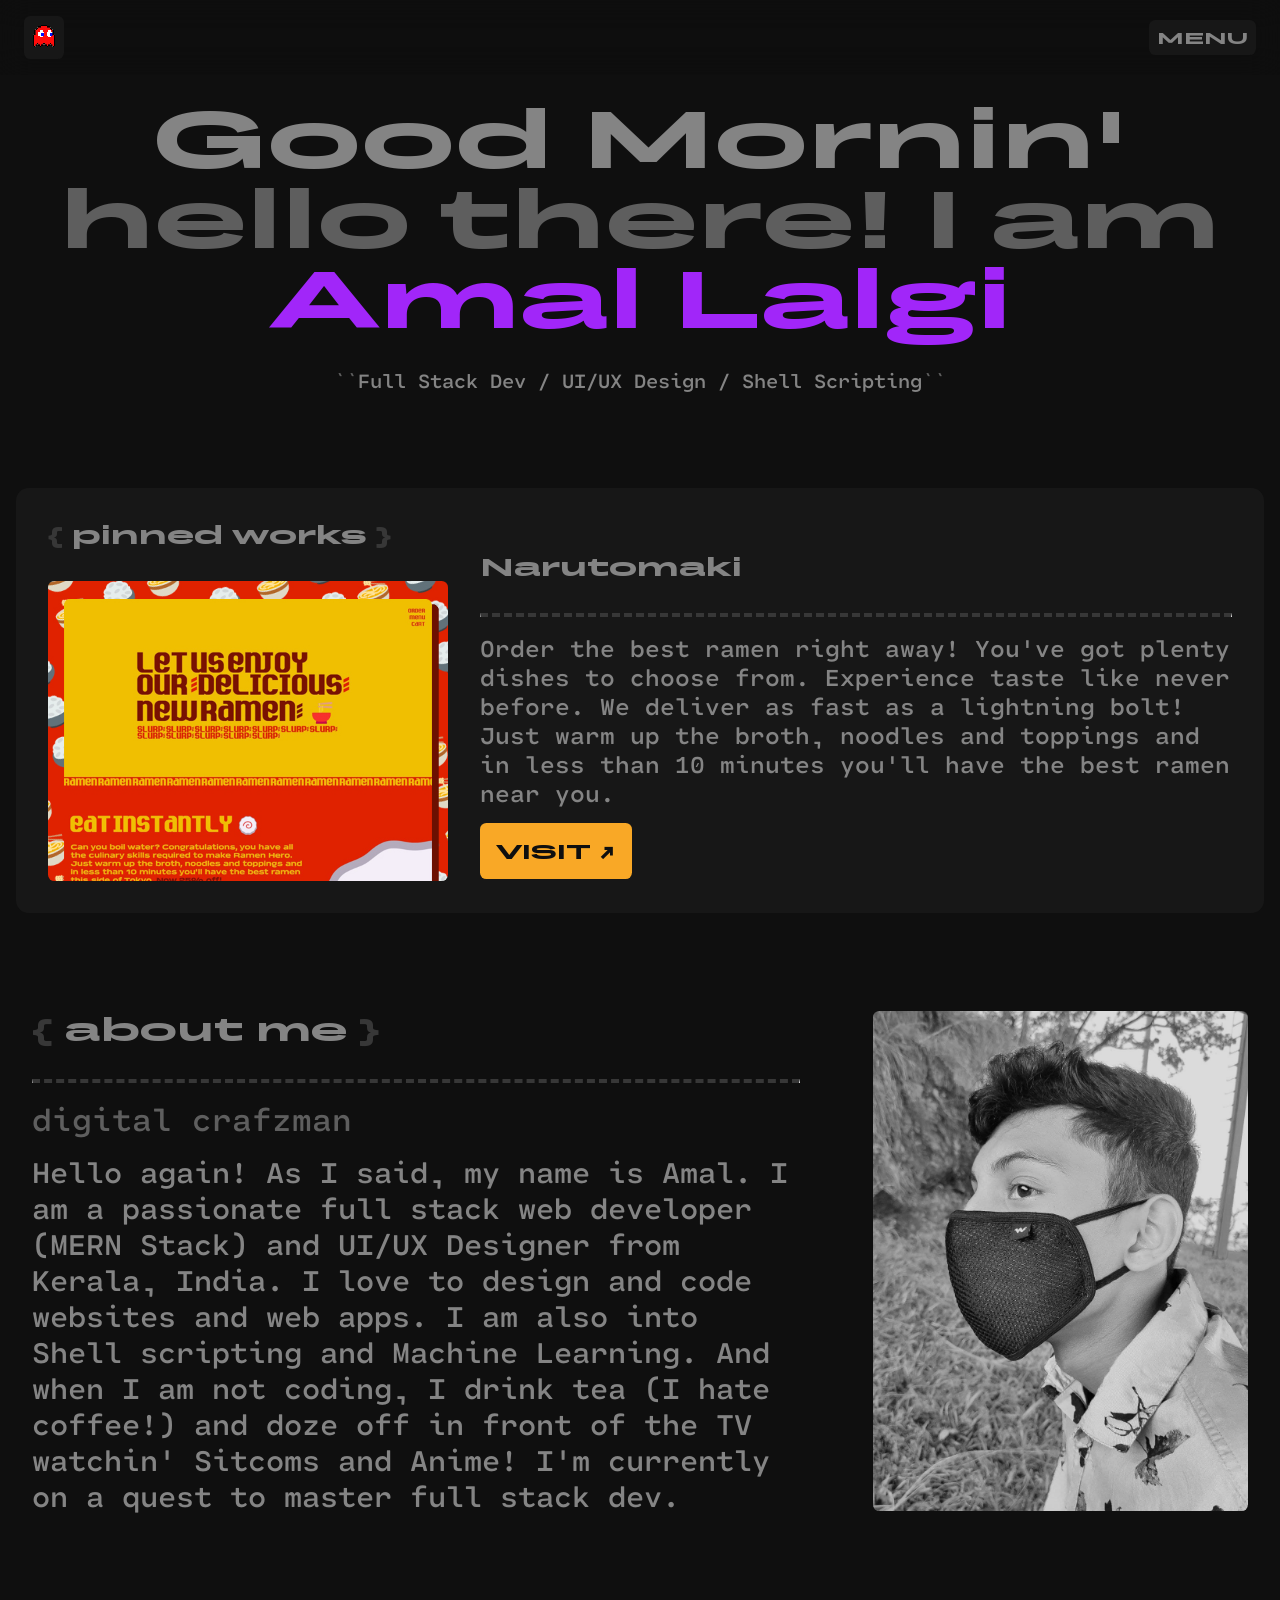
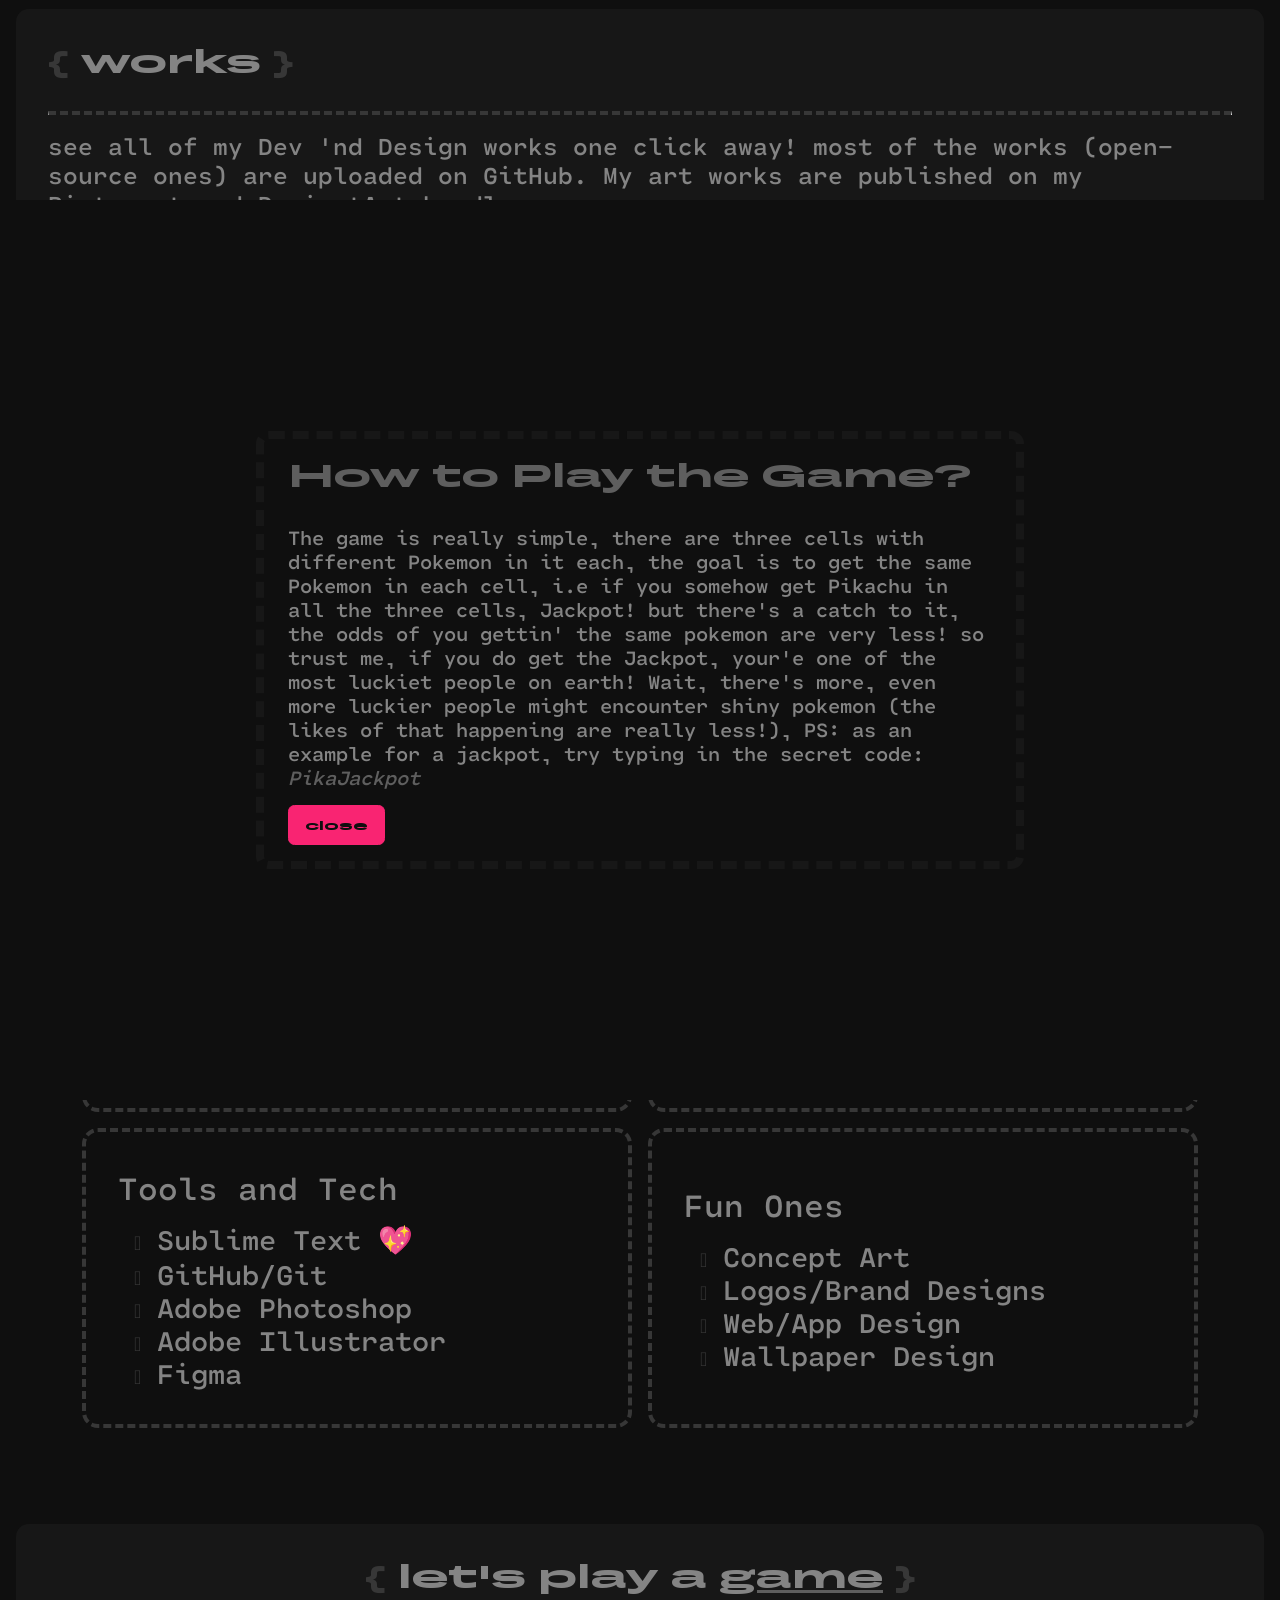
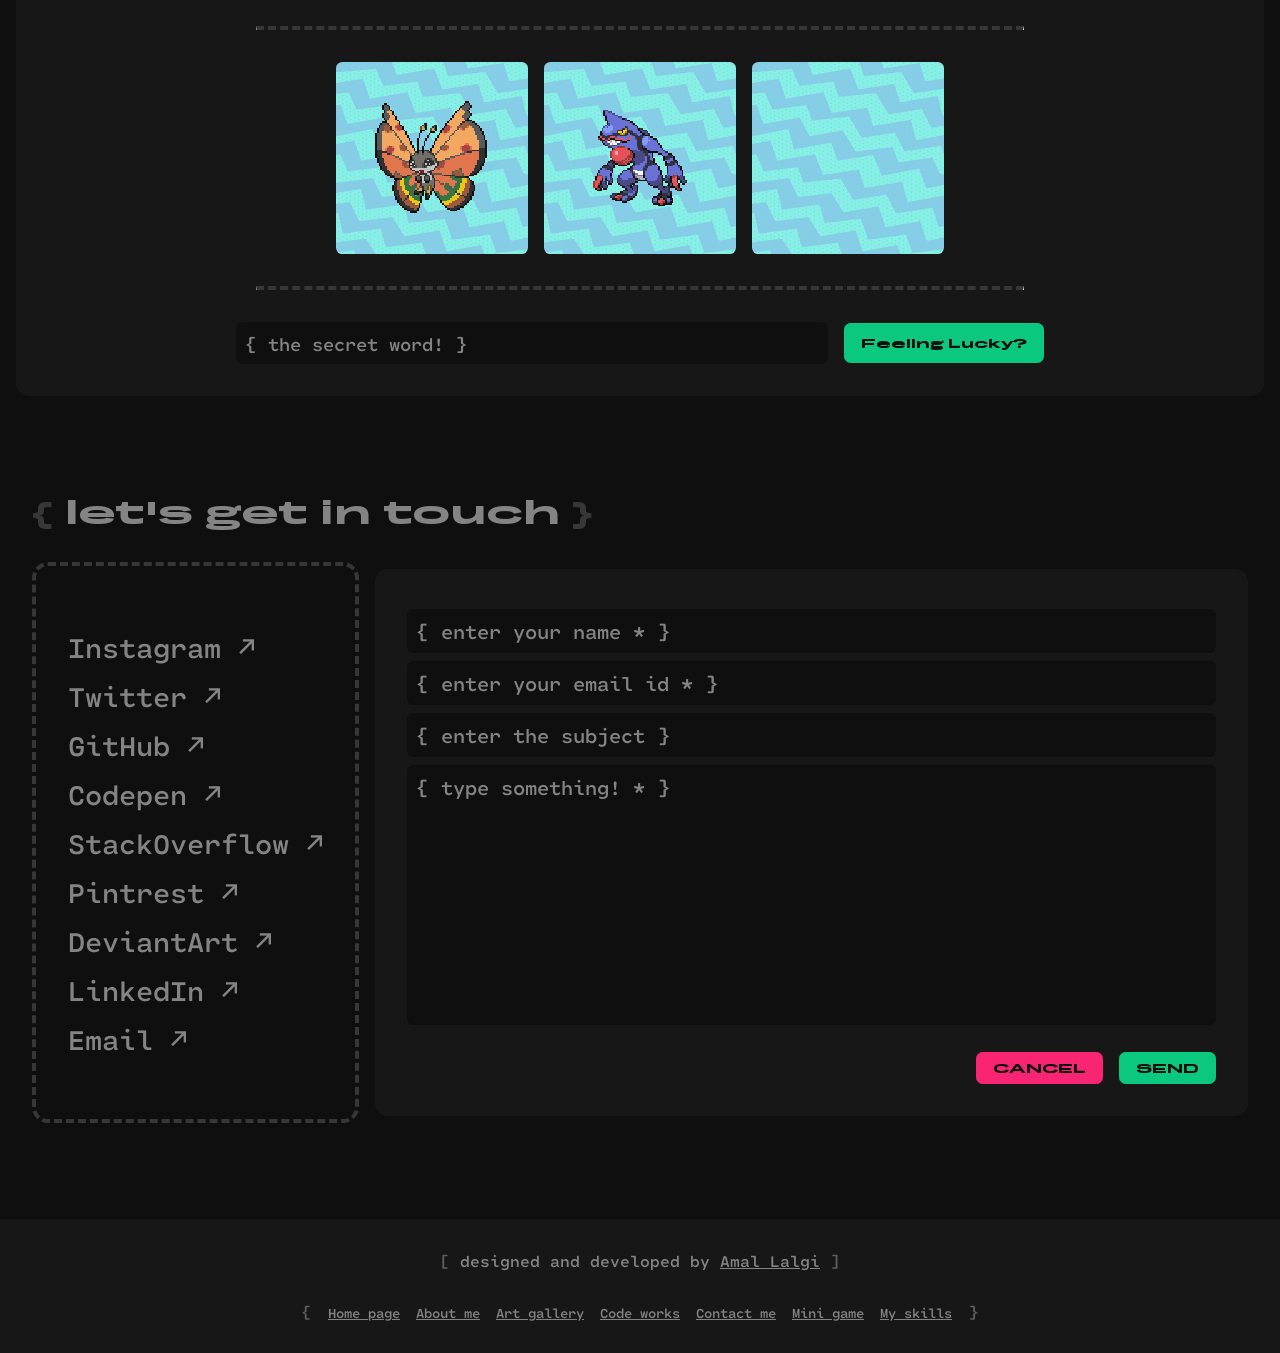
==== commit b8f117f6: "added a points banner 🎰" ====
--- a/index.html
+++ b/index.html
@@ -27,6 +27,10 @@
 			<li><a href="#about-loc" class="about-loc">About Me</a></li>
 			<li><a href="pages/works/index.html" target="blank" class="works-loc">My Works</a></li>
 			<li><a href="#contact-loc" class="contact-loc">Contact Me</a></li>
+			<div class="points">
+				🏆: <span class="trophies">0</span>
+				✨: <span class="shinies">0</span>
+			</div>
 		</ul>
 		<div class="burger">
 			<div class="menu">MENU</div>
--- a/styles/css/style.css
+++ b/styles/css/style.css
@@ -1 +1 @@
-﻿:root{--blk: #0f0f0f;--wht: #ffffdf;--prpl: #a126f9;--gry: #5e5e5e;--grn: #0ac87e;--red: #f92472;--blu: #26B7F9;--ylw: #F9A826;--cyn: #26F9EB;--blk-lt: #171717;--gry-lt: #848484;--grn-lt: #0bee96;--red-lt: #ff2466;--blu-lt: #46c1f9;--ylw-lt: #ffba26;--cyn-lt: #26feff;--grn-drk: #07945d;--red-drk: #c51c4d;--bg: var(--blk);--bg-s: var(--blk-lt);--fg: var(--wht);--fg-s: var(--gry);--fg-lt: var(--gry-lt);--acc: var(--prpl);--link: var(--blu);--lck-clr: var(--grn);--snd: #373737;--nav-bg: #0f0f0f50}:root[data-theme=light]{--blk: #0f0f0f;--wht: #ffffdf;--prpl: #a126f9;--gry: #5e5e5e;--grn: #0ac87e;--red: #f92472;--blu: #26B7F9;--ylw: #F9A826;--cyn: #26F9EB;--blk-lt: #171717;--gry-lt: #848484;--grn-lt: #0bee96;--red-lt: #ff2466;--blu-lt: #46c1f9;--ylw-lt: #ffba26;--cyn-lt: #26feff;--grn-drk: #07945d;--red-drk: #c51c4d;--bg: #edb491;--bg-s: #e07961;--fg: var(--blk);--fg-s: var(--blk-lt);--fg-lt: #353535;--acc: var(--prpl);--link: #1a7eac;--lck-clr: #11472c;--snd: #ad5d4a;--nav-bg: #edb49170}:root[data-theme=retro]{--clr-1: #aaaaaa;--clr-2: #666666;--clr-3: #080808;--clr-4: #000000;--clr-5: #FFFFFF;--bg: var(--clr-2);--bg-s: var(--clr-1);--fg: var(--clr-4);--fg-s: var(--clr-3);--fg-lt: #1a1a1a;--acc: var(--clr-5);--link: #1a7eac;--lck-clr: #11472c;--snd: #cacaca;--nav-bg: #66666670}html{--nav-height: 5rem}@font-face{font-family:"Grtsk Mega Font";src:local("Grtsk Mega"),url("../../../assets/fonts/grtsk-mega/GrtskMega-Bold.ttf")}@font-face{font-family:"Cartograph CF Font";src:local("Cartograph CF"),url("../../../assets/fonts/cartograph-cf/CartographCF-DemiBold.otf")}*,*::after,*::before{padding:0;margin:0;box-sizing:border-box;scroll-behavior:smooth}::-webkit-scrollbar{display:none}::selection{background-color:var(--acc);color:var(--blk)}:focus{border:2px solid var(--acc);outline:none;border-radius:4px;padding:2px}img{max-width:100%;display:inline-block}body{background-color:var(--bg);color:var(--fg);font-family:"Cartograph CF Font","Cartograph CF",monospace;padding-top:var(--nav-height)}.special__heading{font-family:"Grtsk Mega Font","Grtsk Mega",sans-serif;font-size:1.25rem;color:var(--fg-lt)}.special__heading::before{content:"{ ";color:var(--snd)}.special__heading::after{content:" }";color:var(--snd)}@media(min-width: 1024px){.special__heading{font-size:1.5rem}}hr.hr--dashed{border-top:.3rem dashed var(--snd);border-bottom:none;margin-block:2rem 1rem}@media(min-width: 768px){hr.hr--dashed{margin-block:1rem}}@media(min-width: 1024px){hr.hr--dashed{margin-block:2rem 1rem}}.retrofilter{z-index:999;position:fixed;pointer-events:none;top:0;right:0;display:none;width:100%;height:100vh}.retrofilter img{width:100%;height:100vh;opacity:.4}.preloader{position:fixed;top:0;left:0;max-height:100vh;width:100%;height:100vh;background-color:var(--bg);display:flex;justify-content:center;align-items:center;flex-direction:column;gap:2rem;z-index:999;transition:transform 300ms ease-in}.preloader img{height:15rem;border-radius:.8rem}@media(min-width: 768px){.preloader img{height:20rem}}@media(min-width: 1024px){.preloader img{height:25rem}}.preloader .text{color:var(--fg-lt);text-align:center;font-size:1rem;max-width:60vw}.preloader .text::after{content:" }";color:var(--fg-s)}.preloader .text::before{content:"{ ";color:var(--fg-s)}.preloader::before{content:"Approaching the site soon!";font-size:1rem;font-weight:800;font-family:"Grtsk Mega Font","Grtsk Mega",sans-serif;opacity:.15;color:var(--fg-lt);border:.5rem dashed var(--fg-s);padding:1rem 1.5rem;border-radius:1rem;position:absolute;bottom:0;left:0;margin:1rem;writing-mode:horizontal-tb}@media(min-width: 768px){.preloader::before{font-size:1.25rem;writing-mode:tb-rl}}@media(min-width: 1024px){.preloader::before{font-size:2.5rem;max-width:50vw;writing-mode:tb-rl;font-size:2rem;padding:2rem 1.5rem}}.preloader.preloader--done{transform:translateY(-100%)}nav{padding:1rem;display:flex;justify-content:space-between;align-items:center;background-color:var(--nav-bg);backdrop-filter:blur(1rem);position:fixed;top:0;left:0;width:100%;transition:transform 200ms ease-in}@media(min-width: 1024px){nav{padding:1rem 1.5rem}}nav .logo{padding:.5rem;border-radius:.4rem;background-color:var(--bg-s);cursor:pointer;image-rendering:pixelated;z-index:888}nav .logo img{width:1.25rem}@media(min-width: 1024px){nav .logo img{width:1.5rem}}nav .Nav__Links{transform:translateY(-100%);transition:transform 300ms ease-in;width:100%;height:100vh;max-height:100vh;position:fixed;top:0;left:0;background-color:var(--bg);list-style-type:none;padding:2rem 2.5rem;display:flex;justify-content:center;align-items:flex-end;flex-direction:column;gap:1rem;overflow:hidden}@media(min-width: 1024px){nav .Nav__Links{gap:1.5rem}}nav .Nav__Links::before{content:"Join the Anti Coffee Club";font-size:2rem;font-weight:800;font-family:"Grtsk Mega Font","Grtsk Mega",sans-serif;opacity:.15;color:var(--fg-lt);border:.75rem dashed var(--fg-s);border-radius:1rem;padding:2rem 2rem 0 0;position:absolute;bottom:0;left:0;max-width:80vw;margin-left:-1rem;margin-bottom:-1rem}@media(min-width: 768px){nav .Nav__Links::before{font-size:3.5rem;max-width:60vw;margin-left:-2rem;margin-bottom:-2rem}}@media(min-width: 1024px){nav .Nav__Links::before{font-size:5rem;max-width:50vw;margin-left:-2rem;margin-bottom:-2rem}}nav .Nav__Links::after{content:"";width:2rem;height:2rem;border-radius:10px;background-color:var(--acc);position:absolute;bottom:0;right:0;margin:2rem;opacity:.3;cursor:hand}nav .Nav__Links li a{font-size:1.25rem;font-weight:800;font-family:"Grtsk Mega Font","Grtsk Mega",sans-serif;display:block;color:var(--fg-s);text-decoration:none}@media(min-width: 1024px){nav .Nav__Links li a{font-size:3rem}}nav .Nav__Links li a::before{content:"";margin-right:1rem;font-family:"Font Awesome 6 Free";font-weight:800;font-size:1.5rem;color:var(--bg)}@media(min-width: 1024px){nav .Nav__Links li a::before{margin-right:1.5rem;font-size:3rem}}nav .Nav__Links li a:hover,nav .Nav__Links li a:focus-visible{color:var(--fg-lt)}nav .Nav__Links li a:hover::before,nav .Nav__Links li a:focus-visible::before{color:var(--fg-lt)}nav .Nav__Links li a:focus{border:none;outline:none;border-radius:unset;padding:unset}nav ul.navigation--open{transform:translateY(0%)}nav .burger{padding:.5rem;border-radius:.4rem;background-color:var(--bg-s);cursor:pointer;font-family:"Grtsk Mega Font","Grtsk Mega",sans-serif;font-weight:800;color:var(--fg-lt);font-size:.75rem;z-index:888}@media(min-width: 1024px){nav .burger{font-size:1rem}}nav .burger .close{display:none}nav .burger--open .menu{display:none}nav .burger--open .close{display:inline-block}nav.nav---hidden{transform:translateY(-100%)}main{padding:1rem 1rem;text-align:center}@media(min-width: 1024px){main{padding:1rem 1.5rem}}main h1{font-size:2.5rem;font-family:"Grtsk Mega Font","Grtsk Mega",sans-serif;line-height:1;color:var(--fg-s)}@media(min-width: 768px){main h1{font-size:3rem}}@media(min-width: 1024px){main h1{font-size:5rem}}main h1 span.greeting{color:var(--fg-lt);font-size:2.2rem}@media(min-width: 768px){main h1 span.greeting{font-size:3rem}}@media(min-width: 1024px){main h1 span.greeting{font-size:5rem}}main h1 span.special{color:var(--prpl)}main h3{font-size:.85rem;color:var(--fg-lt);margin-top:2rem}@media(min-width: 1024px){main h3{font-size:1.25rem}}main h3::before,main h3::after{content:"``";color:var(--fg-s)}.pinned{padding:1.25rem;margin:1rem;margin-top:5rem;background-color:var(--bg-s);border-radius:.8rem}@media(min-width: 1024px){.pinned{padding:2rem}}.pinned .pinned__cont{display:flex;justify-content:flex-start;align-items:center;gap:2rem;flex-wrap:wrap}@media(min-width: 768px){.pinned .pinned__cont{flex-wrap:nowrap}}.pinned .pinned__cont img{height:250px;margin-top:2rem;border-radius:.4rem}@media(min-width: 1024px){.pinned .pinned__cont img{height:300px}}.pinned .pinned__cont .desc{color:var(--fg-lt)}.pinned .pinned__cont .desc h2{font-family:"Grtsk Mega Font","Grtsk Mega",sans-serif;font-size:1.2rem}@media(min-width: 768px){.pinned .pinned__cont .desc h2{font-size:1rem}}@media(min-width: 1024px){.pinned .pinned__cont .desc h2{font-size:1.5rem}}.pinned .pinned__cont .desc p{font-family:"Cartograph CF Font","Cartograph CF",monospace;font-size:1.2rem;font-weight:600}@media(min-width: 768px){.pinned .pinned__cont .desc p{font-size:1rem}}@media(min-width: 1024px){.pinned .pinned__cont .desc p{font-size:1.5rem}}.pinned .pinned__cont .desc a{display:inline-block;margin-top:1rem;font-family:"Grtsk Mega Font","Grtsk Mega",sans-serif;text-decoration:none;font-weight:600;color:var(--blk);font-size:1rem;padding:.75rem;border-radius:.4rem;background-color:#f9a826}@media(min-width: 1024px){.pinned .pinned__cont .desc a{font-size:1.25rem;padding:1rem}}.pinned .pinned__cont .desc a:hover{background-color:#f89e0d}.about{padding:1rem 2rem;display:flex;justify-content:center;align-items:center;gap:2rem;padding-top:5rem;flex-wrap:wrap}@media(min-width: 768px){.about{flex-wrap:nowrap}}.about h2{font-size:2rem}.about .desc{color:var(--fg-lt);max-width:90vw;margin-right:auto}@media(min-width: 1024px){.about .desc{max-width:60vw}}.about .desc h2{font-family:"Grtsk Mega Font","Grtsk Mega",sans-serif;font-size:1.25rem}@media(min-width: 1024px){.about .desc h2{font-size:2rem}}.about .desc h3{color:var(--fg-s);font-size:1.25rem;margin-bottom:1rem}@media(min-width: 1024px){.about .desc h3{font-size:2rem}}.about .desc p{font-family:"Cartograph CF Font","Cartograph CF",monospace;font-size:1.2rem;font-weight:600;color:var(--fg-lt)}@media(min-width: 1024px){.about .desc p{font-size:1.85rem}}.about img{height:400px;border-radius:.4rem}@media(min-width: 1024px){.about img{height:500px}}.works{padding:1.25rem;margin:1rem;margin-top:5rem;background-color:var(--bg-s);border-radius:.8rem}@media(min-width: 1024px){.works{padding:2rem}}.works h2{font-size:1.25rem}@media(min-width: 1024px){.works h2{font-size:2rem}}.works p{font-size:1.2rem;color:var(--fg-lt)}@media(min-width: 1024px){.works p{font-size:1.5rem}}.works a{display:inline-block;margin-top:1.5rem;font-family:"Grtsk Mega Font","Grtsk Mega",sans-serif;text-decoration:none;font-weight:600;color:var(--blk);font-size:.75rem;padding:1rem;border-radius:.4rem;background-color:#26b7f9}@media(min-width: 1024px){.works a{font-size:1.25rem}}.works a:hover{background-color:#0daff8}.skills{padding:1rem 1rem;gap:2rem;padding-top:5rem}@media(min-width: 1024px){.skills{padding:1rem 2rem;padding-top:5rem}}.skills h2{font-size:1.25rem;margin-bottom:2rem;text-align:center}@media(min-width: 1024px){.skills h2{font-size:2rem}}.skills .cont{display:flex;justify-content:center;align-items:center;gap:1rem;flex-wrap:wrap}.skills .cont .skillset{color:var(--fg-lt);border:.3rem dashed var(--snd);border-radius:1rem;padding:1.25rem;height:250px;width:550px;display:flex;align-items:flex-start;justify-content:center;flex-direction:column}@media(min-width: 768px){.skills .cont .skillset{height:200px;width:350px}}@media(min-width: 1024px){.skills .cont .skillset{padding:2rem;height:300px;width:550px}}.skills .cont .skillset h3{font-size:1.25rem;margin-bottom:1rem}@media(min-width: 1024px){.skills .cont .skillset h3{font-size:2rem}}.skills .cont .skillset ul li{list-style-type:none;font-size:1.1rem;white-space:nowrap}@media(min-width: 1024px){.skills .cont .skillset ul li{font-size:1.75rem}}.skills .cont .skillset ul li::before{content:"";margin-inline:1rem;font-family:"Font Awesome 6 Free";font-weight:800;font-size:1rem;color:var(--snd)}@media(min-width: 1024px){.skills .cont .skillset ul li::before{font-size:1.25rem}}.gme__modal{transform:translateY(200%);transition:transform 300ms ease-in;position:fixed;z-index:777;top:0;left:0;margin:0;padding:1rem;background-color:var(--bg);width:100%;height:100vh;display:grid;place-content:center}.gme__modal .model__cont{max-width:90vw;margin-inline:auto;border-radius:.8rem;padding:1rem 1.5rem;background-color:var(--bg);border:.5rem dashed var(--bg-s)}@media(min-width: 768px){.gme__modal .model__cont{max-width:80vw}}@media(min-width: 1024px){.gme__modal .model__cont{max-width:60vw}}.gme__modal .model__cont h2{font-size:1rem;font-family:"Grtsk Mega Font","Grtsk Mega",sans-serif;margin-bottom:1rem;color:var(--fg-s)}@media(min-width: 768px){.gme__modal .model__cont h2{font-size:1.5rem;margin-bottom:1.5rem}}@media(min-width: 1024px){.gme__modal .model__cont h2{font-size:2rem;margin-bottom:2rem}}.gme__modal .model__cont p{font-size:.9rem;font-family:"Cartograph CF Font","Cartograph CF",monospace;margin-bottom:1rem;color:var(--fg-lt)}@media(min-width: 768px){.gme__modal .model__cont p{font-size:1.2rem}}@media(min-width: 1024px){.gme__modal .model__cont p{font-size:1.25rem}}.gme__modal .model__cont p span.special__code{font-style:italic;color:var(--fg-s)}.gme__modal .model__cont button#close{display:inline-block;font-family:"Grtsk Mega Font","Grtsk Mega",sans-serif;text-decoration:none;font-weight:800;color:var(--blk);font-size:.75rem;padding:.75rem 1rem;border-radius:.4rem;outline:none;cursor:pointer;background-color:var(--red);border:.1rem solid var(--red)}.gme__modal .model__cont button#close:hover{background-color:var(--red-drk)}.gme__modal.gme__modal--open{transform:translateY(0%)}.game{padding:2rem;margin:1rem;margin-top:5rem;background-color:var(--bg-s);border-radius:.8rem}.game h2{font-size:1.25rem;text-align:center}.game h2 span{text-decoration:underline var(--fg-s);cursor:pointer}@media(min-width: 1024px){.game h2{font-size:2rem}}.game hr{max-width:60vw;margin-inline:auto}.game .cont{display:flex;justify-content:center;align-items:center;gap:1rem;margin-top:2rem;max-width:60vw;margin-inline:auto;flex-wrap:wrap}.game .cont .cell{background-image:url(../../assets/images/sprites/pokemon-sprites/bg.png);background-position:center;background-size:cover;background-repeat:no-repeat;border-radius:.4rem;aspect-ratio:1/1;height:10rem;padding:1rem;display:flex;justify-content:center;align-items:center;overflow:hidden;cursor:pointer}@media(min-width: 768px){.game .cont .cell{height:9rem}}@media(min-width: 1024px){.game .cont .cell{height:12rem}}.game .cont .cell img{height:8rem;image-rendering:pixelated}@media(min-width: 768px){.game .cont .cell img{height:8rem}}@media(min-width: 1024px){.game .cont .cell img{height:10rem}}.game .luck{margin-top:2rem;display:flex;align-items:center;justify-content:center;flex-wrap:wrap;gap:1rem}.game .luck input[type=text]{width:90%;border:.15rem solid var(--bg);outline:none;font-family:"Cartograph CF Font","Cartograph CF",monospace;font-size:1rem;color:var(--lck-clr);padding:.5rem;background-color:var(--bg);border-radius:.4rem;caret-color:var(--lck-clr)}@media(min-width: 768px){.game .luck input[type=text]{width:68%}}@media(min-width: 1024px){.game .luck input[type=text]{width:50%;font-size:1.15rem}}.game .luck input[type=text]:focus{border:.15rem solid var(--lck-clr);color:var(--lck-clr)}.game .luck input[type=text]::placeholder{color:var(--fg-lt)}.game .luck button{display:inline-block;font-family:"Grtsk Mega Font","Grtsk Mega",sans-serif;text-decoration:none;font-weight:800;color:var(--blk);font-size:.75rem;padding:.75rem 1rem;border-radius:.4rem;outline:none;cursor:pointer;background-color:var(--grn);border:.1rem solid var(--grn)}.game .luck button:hover{background-color:var(--grn-drk)}.contact{padding:1rem 1rem;padding-top:5rem}@media(min-width: 1024px){.contact{padding:5rem 2rem 1rem 2rem}}.contact h2{font-size:1.2rem}@media(min-width: 1024px){.contact h2{font-size:2rem}}.contact .cont{display:flex;justify-content:flex-start;align-items:center;gap:1rem;margin-top:2rem;flex-wrap:wrap}@media(min-width: 768px){.contact .cont{flex-wrap:nowrap}}.contact .cont .box{padding:1.25rem;background-color:var(--bg-s);border-radius:.8rem;min-height:300px}@media(min-width: 1024px){.contact .cont .box{padding:2rem;min-height:520px}}.contact .cont .social{display:flex;flex-direction:column;justify-content:center;align-items:flex-start;gap:1rem;min-height:300px;color:var(--fg-lt);border:.3rem dashed var(--snd);border-radius:1rem;background-color:rgba(0,0,0,0);width:100%;padding-block:2rem}@media(min-width: 768px){.contact .cont .social{padding-block:4rem}}@media(min-width: 1024px){.contact .cont .social{min-height:520px;width:unset}}.contact .cont .social a{display:block;color:var(--fg-lt);font-size:1.25rem;white-space:nowrap;text-decoration:none}.contact .cont .social a:hover{color:var(--link)}@media(min-width: 1024px){.contact .cont .social a{font-size:1.75rem}}.contact .cont .form input[type=text]{width:100%;border:.15rem solid var(--bg);outline:none;font-family:"Cartograph CF Font","Cartograph CF",monospace;font-size:1.1rem;color:var(--fg-lt);padding:.5rem;background-color:var(--bg);margin-top:.5rem;border-radius:.4rem;caret-color:var(--acc);transition:all 200ms ease-in}@media(min-width: 1024px){.contact .cont .form input[type=text]{font-size:1.25rem}}.contact .cont .form input[type=text]:focus{border:.15rem solid var(--acc)}.contact .cont .form input[type=text]::placeholder{color:var(--fg-lt)}.contact .cont .form textarea{width:100%;border:.15rem solid var(--bg);outline:none;font-family:"Cartograph CF Font","Cartograph CF",monospace;font-size:1.1rem;color:var(--fg-lt);padding:.5rem;background-color:var(--bg);margin-top:.5rem;border-radius:.4rem;resize:none;caret-color:var(--acc);transition:all 200ms ease-in}@media(min-width: 1024px){.contact .cont .form textarea{font-size:1.25rem}}.contact .cont .form textarea:focus{border:.15rem solid var(--acc)}.contact .cont .form textarea::placeholder{color:var(--fg-lt)}.contact .cont .form input[type=submit],.contact .cont .form button{display:inline-block;margin-top:1.5rem;font-family:"Grtsk Mega Font","Grtsk Mega",sans-serif;text-decoration:none;font-weight:800;color:var(--blk);font-size:.7rem;padding:.75rem;border-radius:.4rem;outline:none;cursor:pointer}@media(min-width: 1024px){.contact .cont .form input[type=submit],.contact .cont .form button{font-size:.75rem;padding:.5rem 1rem}}.contact .cont .form input[type=submit]{background-color:var(--grn);border:.1rem solid var(--grn)}.contact .cont .form input[type=submit]:hover{background-color:var(--grn-drk)}.contact .cont .form button{background-color:var(--red);border:.1rem solid var(--red)}.contact .cont .form button:hover{background-color:var(--red-drk)}.contact .cont .form .btns{display:flex;justify-content:flex-end;align-items:center;flex-direction:row;gap:1rem}footer{padding:1.25rem;padding-bottom:2rem;margin-top:5rem;background-color:var(--bg-s)}@media(min-width: 1024px){footer{padding:2rem}}footer h4{color:var(--fg-lt);font-size:.75rem;text-align:center}@media(min-width: 1024px){footer h4{font-size:1rem}}footer h4 a{color:var(--fg-lt)}footer h4 a:hover{font-style:italic;color:var(--link)}footer h4::before{content:"[ ";color:var(--fg-s)}footer h4::after{content:" ]";color:var(--fg-s)}footer .footer__icons{margin-top:1rem;display:flex;flex-wrap:wrap;gap:1rem;justify-content:center;align-items:center}footer .footer__icons a{font-size:1rem;color:var(--fg-lt)}footer .footer__icons a:hover{color:var(--link)}@media(min-width: 1024px){footer .footer__icons a{font-size:1.25rem}}footer .footer__nav{margin-top:1rem;display:flex;justify-content:center;align-items:center}footer .footer__nav ul{display:flex;justify-content:center;align-items:center;flex-wrap:wrap;gap:1rem}footer .footer__nav ul li{list-style-type:none}footer .footer__nav ul li a{color:var(--fg-lt);font-size:.85rem}@media(min-width: 768px){footer .footer__nav ul li a{font-size:.75rem}}@media(min-width: 1024px){footer .footer__nav ul li a{font-size:.85rem}}footer .footer__nav ul li a:hover{font-style:italic;color:var(--link)}footer .footer__nav ul::before{content:"{ ";color:var(--fg-s)}footer .footer__nav ul::after{content:" }";color:var(--fg-s)}/*# sourceMappingURL=style.css.map */
+﻿:root{--blk: #0f0f0f;--wht: #ffffdf;--prpl: #a126f9;--gry: #5e5e5e;--grn: #0ac87e;--red: #f92472;--blu: #26B7F9;--ylw: #F9A826;--cyn: #26F9EB;--blk-lt: #171717;--gry-lt: #848484;--grn-lt: #0bee96;--red-lt: #ff2466;--blu-lt: #46c1f9;--ylw-lt: #ffba26;--cyn-lt: #26feff;--grn-drk: #07945d;--red-drk: #c51c4d;--bg: var(--blk);--bg-s: var(--blk-lt);--fg: var(--wht);--fg-s: var(--gry);--fg-lt: var(--gry-lt);--acc: var(--prpl);--link: var(--blu);--lck-clr: var(--grn);--snd: #373737;--nav-bg: #0f0f0f50}:root[data-theme=light]{--blk: #0f0f0f;--wht: #ffffdf;--prpl: #a126f9;--gry: #5e5e5e;--grn: #0ac87e;--red: #f92472;--blu: #26B7F9;--ylw: #F9A826;--cyn: #26F9EB;--blk-lt: #171717;--gry-lt: #848484;--grn-lt: #0bee96;--red-lt: #ff2466;--blu-lt: #46c1f9;--ylw-lt: #ffba26;--cyn-lt: #26feff;--grn-drk: #07945d;--red-drk: #c51c4d;--bg: #edb491;--bg-s: #e07961;--fg: var(--blk);--fg-s: var(--blk-lt);--fg-lt: #353535;--acc: var(--prpl);--link: #1a7eac;--lck-clr: #11472c;--snd: #ad5d4a;--nav-bg: #edb49170}:root[data-theme=retro]{--clr-1: #aaaaaa;--clr-2: #666666;--clr-3: #080808;--clr-4: #000000;--clr-5: #FFFFFF;--bg: var(--clr-2);--bg-s: var(--clr-1);--fg: var(--clr-4);--fg-s: var(--clr-3);--fg-lt: #1a1a1a;--acc: var(--clr-5);--link: #1a7eac;--lck-clr: #11472c;--snd: #cacaca;--nav-bg: #66666670}html{--nav-height: 5rem}@font-face{font-family:"Grtsk Mega Font";src:local("Grtsk Mega"),url("../../../assets/fonts/grtsk-mega/GrtskMega-Bold.ttf")}@font-face{font-family:"Cartograph CF Font";src:local("Cartograph CF"),url("../../../assets/fonts/cartograph-cf/CartographCF-DemiBold.otf")}*,*::after,*::before{padding:0;margin:0;box-sizing:border-box;scroll-behavior:smooth}::-webkit-scrollbar{display:none}::selection{background-color:var(--acc);color:var(--blk)}:focus{border:2px solid var(--acc);outline:none;border-radius:4px;padding:2px}img{max-width:100%;display:inline-block}body{background-color:var(--bg);color:var(--fg);font-family:"Cartograph CF Font","Cartograph CF",monospace;padding-top:var(--nav-height)}.special__heading{font-family:"Grtsk Mega Font","Grtsk Mega",sans-serif;font-size:1.25rem;color:var(--fg-lt)}.special__heading::before{content:"{ ";color:var(--snd)}.special__heading::after{content:" }";color:var(--snd)}@media(min-width: 1024px){.special__heading{font-size:1.5rem}}hr.hr--dashed{border-top:.3rem dashed var(--snd);border-bottom:none;margin-block:2rem 1rem}@media(min-width: 768px){hr.hr--dashed{margin-block:1rem}}@media(min-width: 1024px){hr.hr--dashed{margin-block:2rem 1rem}}.retrofilter{z-index:999;position:fixed;pointer-events:none;top:0;right:0;display:none;width:100%;height:100vh}.retrofilter img{width:100%;height:100vh;opacity:.4}.preloader{position:fixed;top:0;left:0;max-height:100vh;width:100%;height:100vh;background-color:var(--bg);display:flex;justify-content:center;align-items:center;flex-direction:column;gap:2rem;z-index:999;transition:transform 300ms ease-in}.preloader img{height:15rem;border-radius:.8rem}@media(min-width: 768px){.preloader img{height:20rem}}@media(min-width: 1024px){.preloader img{height:25rem}}.preloader .text{color:var(--fg-lt);text-align:center;font-size:1rem;max-width:60vw}.preloader .text::after{content:" }";color:var(--fg-s)}.preloader .text::before{content:"{ ";color:var(--fg-s)}.preloader::before{content:"Approaching the site soon!";font-size:1rem;font-weight:800;font-family:"Grtsk Mega Font","Grtsk Mega",sans-serif;opacity:.15;color:var(--fg-lt);border:.5rem dashed var(--fg-s);padding:1rem 1.5rem;border-radius:1rem;position:absolute;bottom:0;left:0;margin:1rem;writing-mode:horizontal-tb}@media(min-width: 768px){.preloader::before{font-size:1.25rem;writing-mode:tb-rl}}@media(min-width: 1024px){.preloader::before{font-size:2.5rem;max-width:50vw;writing-mode:tb-rl;font-size:2rem;padding:2rem 1.5rem}}.preloader.preloader--done{transform:translateY(-100%)}nav{padding:1rem;display:flex;justify-content:space-between;align-items:center;background-color:var(--nav-bg);backdrop-filter:blur(1rem);position:fixed;top:0;left:0;width:100%;transition:transform 200ms ease-in}@media(min-width: 1024px){nav{padding:1rem 1.5rem}}nav .logo{padding:.5rem;border-radius:.4rem;background-color:var(--bg-s);cursor:pointer;image-rendering:pixelated;z-index:888}nav .logo img{width:1.25rem}@media(min-width: 1024px){nav .logo img{width:1.5rem}}nav .Nav__Links{transform:translateY(-100%);transition:transform 300ms ease-in;width:100%;height:100vh;max-height:100vh;position:fixed;top:0;left:0;background-color:var(--bg);list-style-type:none;padding:2rem 2.5rem;display:flex;justify-content:center;align-items:flex-end;flex-direction:column;gap:1rem;overflow:hidden}@media(min-width: 1024px){nav .Nav__Links{gap:1.5rem}}nav .Nav__Links::before{content:"Join the Anti-Coffee Club";font-size:2rem;font-weight:800;font-family:"Grtsk Mega Font","Grtsk Mega",sans-serif;opacity:.05;color:var(--fg-lt);border:.75rem dashed var(--fg-s);border-radius:1rem;padding:2rem 2rem 0 0;position:absolute;bottom:0;left:0;max-width:80vw;margin-left:-1rem;margin-bottom:-1rem}@media(min-width: 768px){nav .Nav__Links::before{font-size:3.5rem;max-width:60vw;margin-left:-2rem;margin-bottom:-2rem}}@media(min-width: 1024px){nav .Nav__Links::before{font-size:5rem;max-width:50vw;margin-left:-2rem;margin-bottom:-2rem}}nav .Nav__Links::after{content:"";width:2rem;height:2rem;border-radius:10px;background-color:var(--acc);position:absolute;bottom:0;right:0;margin:2rem;opacity:.3;cursor:hand}nav .Nav__Links li a{font-size:1.25rem;font-weight:800;font-family:"Grtsk Mega Font","Grtsk Mega",sans-serif;display:block;color:var(--fg-s);text-decoration:none}@media(min-width: 1024px){nav .Nav__Links li a{font-size:3rem}}nav .Nav__Links li a::before{content:"";margin-right:1rem;font-family:"Font Awesome 6 Free";font-weight:800;font-size:1.5rem;color:var(--bg)}@media(min-width: 1024px){nav .Nav__Links li a::before{margin-right:1.5rem;font-size:3rem}}nav .Nav__Links li a:hover,nav .Nav__Links li a:focus-visible{color:var(--fg-lt)}nav .Nav__Links li a:hover::before,nav .Nav__Links li a:focus-visible::before{color:var(--fg-lt)}nav .Nav__Links li a:focus{border:none;outline:none;border-radius:unset;padding:unset}nav .Nav__Links .points{position:absolute;bottom:0;left:0;margin:2rem;background-color:var(--nav-bg);padding:.5rem 1rem;border-radius:.4rem;color:var(--fg-s);pointer-events:none}nav .Nav__Links .points span{color:var(--fg-lt)}nav ul.navigation--open{transform:translateY(0%)}nav .burger{padding:.5rem;border-radius:.4rem;background-color:var(--bg-s);cursor:pointer;font-family:"Grtsk Mega Font","Grtsk Mega",sans-serif;font-weight:800;color:var(--fg-lt);font-size:.75rem;z-index:888}@media(min-width: 1024px){nav .burger{font-size:1rem}}nav .burger .close{display:none}nav .burger--open .menu{display:none}nav .burger--open .close{display:inline-block}nav.nav---hidden{transform:translateY(-100%)}main{padding:1rem 1rem;text-align:center}@media(min-width: 1024px){main{padding:1rem 1.5rem}}main h1{font-size:2.5rem;font-family:"Grtsk Mega Font","Grtsk Mega",sans-serif;line-height:1;color:var(--fg-s)}@media(min-width: 768px){main h1{font-size:3rem}}@media(min-width: 1024px){main h1{font-size:5rem}}main h1 span.greeting{color:var(--fg-lt);font-size:2.2rem}@media(min-width: 768px){main h1 span.greeting{font-size:3rem}}@media(min-width: 1024px){main h1 span.greeting{font-size:5rem}}main h1 span.special{color:var(--prpl)}main h3{font-size:.85rem;color:var(--fg-lt);margin-top:2rem}@media(min-width: 1024px){main h3{font-size:1.25rem}}main h3::before,main h3::after{content:"``";color:var(--fg-s)}.pinned{padding:1.25rem;margin:1rem;margin-top:5rem;background-color:var(--bg-s);border-radius:.8rem}@media(min-width: 1024px){.pinned{padding:2rem}}.pinned .pinned__cont{display:flex;justify-content:flex-start;align-items:center;gap:2rem;flex-wrap:wrap}@media(min-width: 768px){.pinned .pinned__cont{flex-wrap:nowrap}}.pinned .pinned__cont img{height:250px;margin-top:2rem;border-radius:.4rem}@media(min-width: 1024px){.pinned .pinned__cont img{height:300px}}.pinned .pinned__cont .desc{color:var(--fg-lt)}.pinned .pinned__cont .desc h2{font-family:"Grtsk Mega Font","Grtsk Mega",sans-serif;font-size:1.2rem}@media(min-width: 768px){.pinned .pinned__cont .desc h2{font-size:1rem}}@media(min-width: 1024px){.pinned .pinned__cont .desc h2{font-size:1.5rem}}.pinned .pinned__cont .desc p{font-family:"Cartograph CF Font","Cartograph CF",monospace;font-size:1.2rem;font-weight:600}@media(min-width: 768px){.pinned .pinned__cont .desc p{font-size:1rem}}@media(min-width: 1024px){.pinned .pinned__cont .desc p{font-size:1.5rem}}.pinned .pinned__cont .desc a{display:inline-block;margin-top:1rem;font-family:"Grtsk Mega Font","Grtsk Mega",sans-serif;text-decoration:none;font-weight:600;color:var(--blk);font-size:1rem;padding:.75rem;border-radius:.4rem;background-color:#f9a826}@media(min-width: 1024px){.pinned .pinned__cont .desc a{font-size:1.25rem;padding:1rem}}.pinned .pinned__cont .desc a:hover{background-color:#f89e0d}.about{padding:1rem 2rem;display:flex;justify-content:center;align-items:center;gap:2rem;padding-top:5rem;flex-wrap:wrap}@media(min-width: 768px){.about{flex-wrap:nowrap}}.about h2{font-size:2rem}.about .desc{color:var(--fg-lt);max-width:90vw;margin-right:auto}@media(min-width: 1024px){.about .desc{max-width:60vw}}.about .desc h2{font-family:"Grtsk Mega Font","Grtsk Mega",sans-serif;font-size:1.25rem}@media(min-width: 1024px){.about .desc h2{font-size:2rem}}.about .desc h3{color:var(--fg-s);font-size:1.25rem;margin-bottom:1rem}@media(min-width: 1024px){.about .desc h3{font-size:2rem}}.about .desc p{font-family:"Cartograph CF Font","Cartograph CF",monospace;font-size:1.2rem;font-weight:600;color:var(--fg-lt)}@media(min-width: 1024px){.about .desc p{font-size:1.85rem}}.about img{height:400px;border-radius:.4rem}@media(min-width: 1024px){.about img{height:500px}}.works{padding:1.25rem;margin:1rem;margin-top:5rem;background-color:var(--bg-s);border-radius:.8rem}@media(min-width: 1024px){.works{padding:2rem}}.works h2{font-size:1.25rem}@media(min-width: 1024px){.works h2{font-size:2rem}}.works p{font-size:1.2rem;color:var(--fg-lt)}@media(min-width: 1024px){.works p{font-size:1.5rem}}.works a{display:inline-block;margin-top:1.5rem;font-family:"Grtsk Mega Font","Grtsk Mega",sans-serif;text-decoration:none;font-weight:600;color:var(--blk);font-size:.75rem;padding:1rem;border-radius:.4rem;background-color:#26b7f9}@media(min-width: 1024px){.works a{font-size:1.25rem}}.works a:hover{background-color:#0daff8}.skills{padding:1rem 1rem;gap:2rem;padding-top:5rem}@media(min-width: 1024px){.skills{padding:1rem 2rem;padding-top:5rem}}.skills h2{font-size:1.25rem;margin-bottom:2rem;text-align:center}@media(min-width: 1024px){.skills h2{font-size:2rem}}.skills .cont{display:flex;justify-content:center;align-items:center;gap:1rem;flex-wrap:wrap}.skills .cont .skillset{color:var(--fg-lt);border:.3rem dashed var(--snd);border-radius:1rem;padding:1.25rem;height:250px;width:550px;display:flex;align-items:flex-start;justify-content:center;flex-direction:column}@media(min-width: 768px){.skills .cont .skillset{height:200px;width:350px}}@media(min-width: 1024px){.skills .cont .skillset{padding:2rem;height:300px;width:550px}}.skills .cont .skillset h3{font-size:1.25rem;margin-bottom:1rem}@media(min-width: 1024px){.skills .cont .skillset h3{font-size:2rem}}.skills .cont .skillset ul li{list-style-type:none;font-size:1.1rem;white-space:nowrap}@media(min-width: 1024px){.skills .cont .skillset ul li{font-size:1.75rem}}.skills .cont .skillset ul li::before{content:"";margin-inline:1rem;font-family:"Font Awesome 6 Free";font-weight:800;font-size:1rem;color:var(--snd)}@media(min-width: 1024px){.skills .cont .skillset ul li::before{font-size:1.25rem}}.gme__modal{transform:translateY(200%);transition:transform 300ms ease-in;position:fixed;z-index:777;top:0;left:0;margin:0;padding:1rem;background-color:var(--bg);width:100%;height:100vh;display:grid;place-content:center}.gme__modal .model__cont{max-width:90vw;margin-inline:auto;border-radius:.8rem;padding:1rem 1.5rem;background-color:var(--bg);border:.5rem dashed var(--bg-s)}@media(min-width: 768px){.gme__modal .model__cont{max-width:80vw}}@media(min-width: 1024px){.gme__modal .model__cont{max-width:60vw}}.gme__modal .model__cont h2{font-size:1rem;font-family:"Grtsk Mega Font","Grtsk Mega",sans-serif;margin-bottom:1rem;color:var(--fg-s)}@media(min-width: 768px){.gme__modal .model__cont h2{font-size:1.5rem;margin-bottom:1.5rem}}@media(min-width: 1024px){.gme__modal .model__cont h2{font-size:2rem;margin-bottom:2rem}}.gme__modal .model__cont p{font-size:.9rem;font-family:"Cartograph CF Font","Cartograph CF",monospace;margin-bottom:1rem;color:var(--fg-lt)}@media(min-width: 768px){.gme__modal .model__cont p{font-size:1.2rem}}@media(min-width: 1024px){.gme__modal .model__cont p{font-size:1.25rem}}.gme__modal .model__cont p span.special__code{font-style:italic;color:var(--fg-s)}.gme__modal .model__cont button#close{display:inline-block;font-family:"Grtsk Mega Font","Grtsk Mega",sans-serif;text-decoration:none;font-weight:800;color:var(--blk);font-size:.75rem;padding:.75rem 1rem;border-radius:.4rem;outline:none;cursor:pointer;background-color:var(--red);border:.1rem solid var(--red)}.gme__modal .model__cont button#close:hover{background-color:var(--red-drk)}.gme__modal.gme__modal--open{transform:translateY(0%)}.game{padding:2rem;margin:1rem;margin-top:5rem;background-color:var(--bg-s);border-radius:.8rem}.game h2{font-size:1.25rem;text-align:center}.game h2 span{text-decoration:underline var(--fg-s);cursor:pointer}@media(min-width: 1024px){.game h2{font-size:2rem}}.game hr{max-width:60vw;margin-inline:auto}.game .cont{display:flex;justify-content:center;align-items:center;gap:1rem;margin-top:2rem;max-width:60vw;margin-inline:auto;flex-wrap:wrap}.game .cont .cell{background-image:url(../../assets/images/sprites/pokemon-sprites/bg.png);background-position:center;background-size:cover;background-repeat:no-repeat;border-radius:.4rem;aspect-ratio:1/1;height:10rem;padding:1rem;display:flex;justify-content:center;align-items:center;overflow:hidden;cursor:pointer}@media(min-width: 768px){.game .cont .cell{height:9rem}}@media(min-width: 1024px){.game .cont .cell{height:12rem}}.game .cont .cell img{height:8rem;image-rendering:pixelated}@media(min-width: 768px){.game .cont .cell img{height:8rem}}@media(min-width: 1024px){.game .cont .cell img{height:10rem}}.game .luck{margin-top:2rem;display:flex;align-items:center;justify-content:center;flex-wrap:wrap;gap:1rem}.game .luck input[type=text]{width:90%;border:.15rem solid var(--bg);outline:none;font-family:"Cartograph CF Font","Cartograph CF",monospace;font-size:1rem;color:var(--lck-clr);padding:.5rem;background-color:var(--bg);border-radius:.4rem;caret-color:var(--lck-clr)}@media(min-width: 768px){.game .luck input[type=text]{width:68%}}@media(min-width: 1024px){.game .luck input[type=text]{width:50%;font-size:1.15rem}}.game .luck input[type=text]:focus{border:.15rem solid var(--lck-clr);color:var(--lck-clr)}.game .luck input[type=text]::placeholder{color:var(--fg-lt)}.game .luck button{display:inline-block;font-family:"Grtsk Mega Font","Grtsk Mega",sans-serif;text-decoration:none;font-weight:800;color:var(--blk);font-size:.75rem;padding:.75rem 1rem;border-radius:.4rem;outline:none;cursor:pointer;background-color:var(--grn);border:.1rem solid var(--grn)}.game .luck button:hover{background-color:var(--grn-drk)}.contact{padding:1rem 1rem;padding-top:5rem}@media(min-width: 1024px){.contact{padding:5rem 2rem 1rem 2rem}}.contact h2{font-size:1.2rem}@media(min-width: 1024px){.contact h2{font-size:2rem}}.contact .cont{display:flex;justify-content:flex-start;align-items:center;gap:1rem;margin-top:2rem;flex-wrap:wrap}@media(min-width: 768px){.contact .cont{flex-wrap:nowrap}}.contact .cont .box{padding:1.25rem;background-color:var(--bg-s);border-radius:.8rem;min-height:300px}@media(min-width: 1024px){.contact .cont .box{padding:2rem;min-height:520px}}.contact .cont .social{display:flex;flex-direction:column;justify-content:center;align-items:flex-start;gap:1rem;min-height:300px;color:var(--fg-lt);border:.3rem dashed var(--snd);border-radius:1rem;background-color:rgba(0,0,0,0);width:100%;padding-block:2rem}@media(min-width: 768px){.contact .cont .social{padding-block:4rem}}@media(min-width: 1024px){.contact .cont .social{min-height:520px;width:unset}}.contact .cont .social a{display:block;color:var(--fg-lt);font-size:1.25rem;white-space:nowrap;text-decoration:none}.contact .cont .social a:hover{color:var(--link)}@media(min-width: 1024px){.contact .cont .social a{font-size:1.75rem}}.contact .cont .form input[type=text]{width:100%;border:.15rem solid var(--bg);outline:none;font-family:"Cartograph CF Font","Cartograph CF",monospace;font-size:1.1rem;color:var(--fg-lt);padding:.5rem;background-color:var(--bg);margin-top:.5rem;border-radius:.4rem;caret-color:var(--acc);transition:all 200ms ease-in}@media(min-width: 1024px){.contact .cont .form input[type=text]{font-size:1.25rem}}.contact .cont .form input[type=text]:focus{border:.15rem solid var(--acc)}.contact .cont .form input[type=text]::placeholder{color:var(--fg-lt)}.contact .cont .form textarea{width:100%;border:.15rem solid var(--bg);outline:none;font-family:"Cartograph CF Font","Cartograph CF",monospace;font-size:1.1rem;color:var(--fg-lt);padding:.5rem;background-color:var(--bg);margin-top:.5rem;border-radius:.4rem;resize:none;caret-color:var(--acc);transition:all 200ms ease-in}@media(min-width: 1024px){.contact .cont .form textarea{font-size:1.25rem}}.contact .cont .form textarea:focus{border:.15rem solid var(--acc)}.contact .cont .form textarea::placeholder{color:var(--fg-lt)}.contact .cont .form input[type=submit],.contact .cont .form button{display:inline-block;margin-top:1.5rem;font-family:"Grtsk Mega Font","Grtsk Mega",sans-serif;text-decoration:none;font-weight:800;color:var(--blk);font-size:.7rem;padding:.75rem;border-radius:.4rem;outline:none;cursor:pointer}@media(min-width: 1024px){.contact .cont .form input[type=submit],.contact .cont .form button{font-size:.75rem;padding:.5rem 1rem}}.contact .cont .form input[type=submit]{background-color:var(--grn);border:.1rem solid var(--grn)}.contact .cont .form input[type=submit]:hover{background-color:var(--grn-drk)}.contact .cont .form button{background-color:var(--red);border:.1rem solid var(--red)}.contact .cont .form button:hover{background-color:var(--red-drk)}.contact .cont .form .btns{display:flex;justify-content:flex-end;align-items:center;flex-direction:row;gap:1rem}footer{padding:1.25rem;padding-bottom:2rem;margin-top:5rem;background-color:var(--bg-s)}@media(min-width: 1024px){footer{padding:2rem}}footer h4{color:var(--fg-lt);font-size:.75rem;text-align:center}@media(min-width: 1024px){footer h4{font-size:1rem}}footer h4 a{color:var(--fg-lt)}footer h4 a:hover{font-style:italic;color:var(--link)}footer h4::before{content:"[ ";color:var(--fg-s)}footer h4::after{content:" ]";color:var(--fg-s)}footer .footer__icons{margin-top:1rem;display:flex;flex-wrap:wrap;gap:1rem;justify-content:center;align-items:center}footer .footer__icons a{font-size:1rem;color:var(--fg-lt)}footer .footer__icons a:hover{color:var(--link)}@media(min-width: 1024px){footer .footer__icons a{font-size:1.25rem}}footer .footer__nav{margin-top:1rem;display:flex;justify-content:center;align-items:center}footer .footer__nav ul{display:flex;justify-content:center;align-items:center;flex-wrap:wrap;gap:1rem}footer .footer__nav ul li{list-style-type:none}footer .footer__nav ul li a{color:var(--fg-lt);font-size:.85rem}@media(min-width: 768px){footer .footer__nav ul li a{font-size:.75rem}}@media(min-width: 1024px){footer .footer__nav ul li a{font-size:.85rem}}footer .footer__nav ul li a:hover{font-style:italic;color:var(--link)}footer .footer__nav ul::before{content:"{ ";color:var(--fg-s)}footer .footer__nav ul::after{content:" }";color:var(--fg-s)}/*# sourceMappingURL=style.css.map */
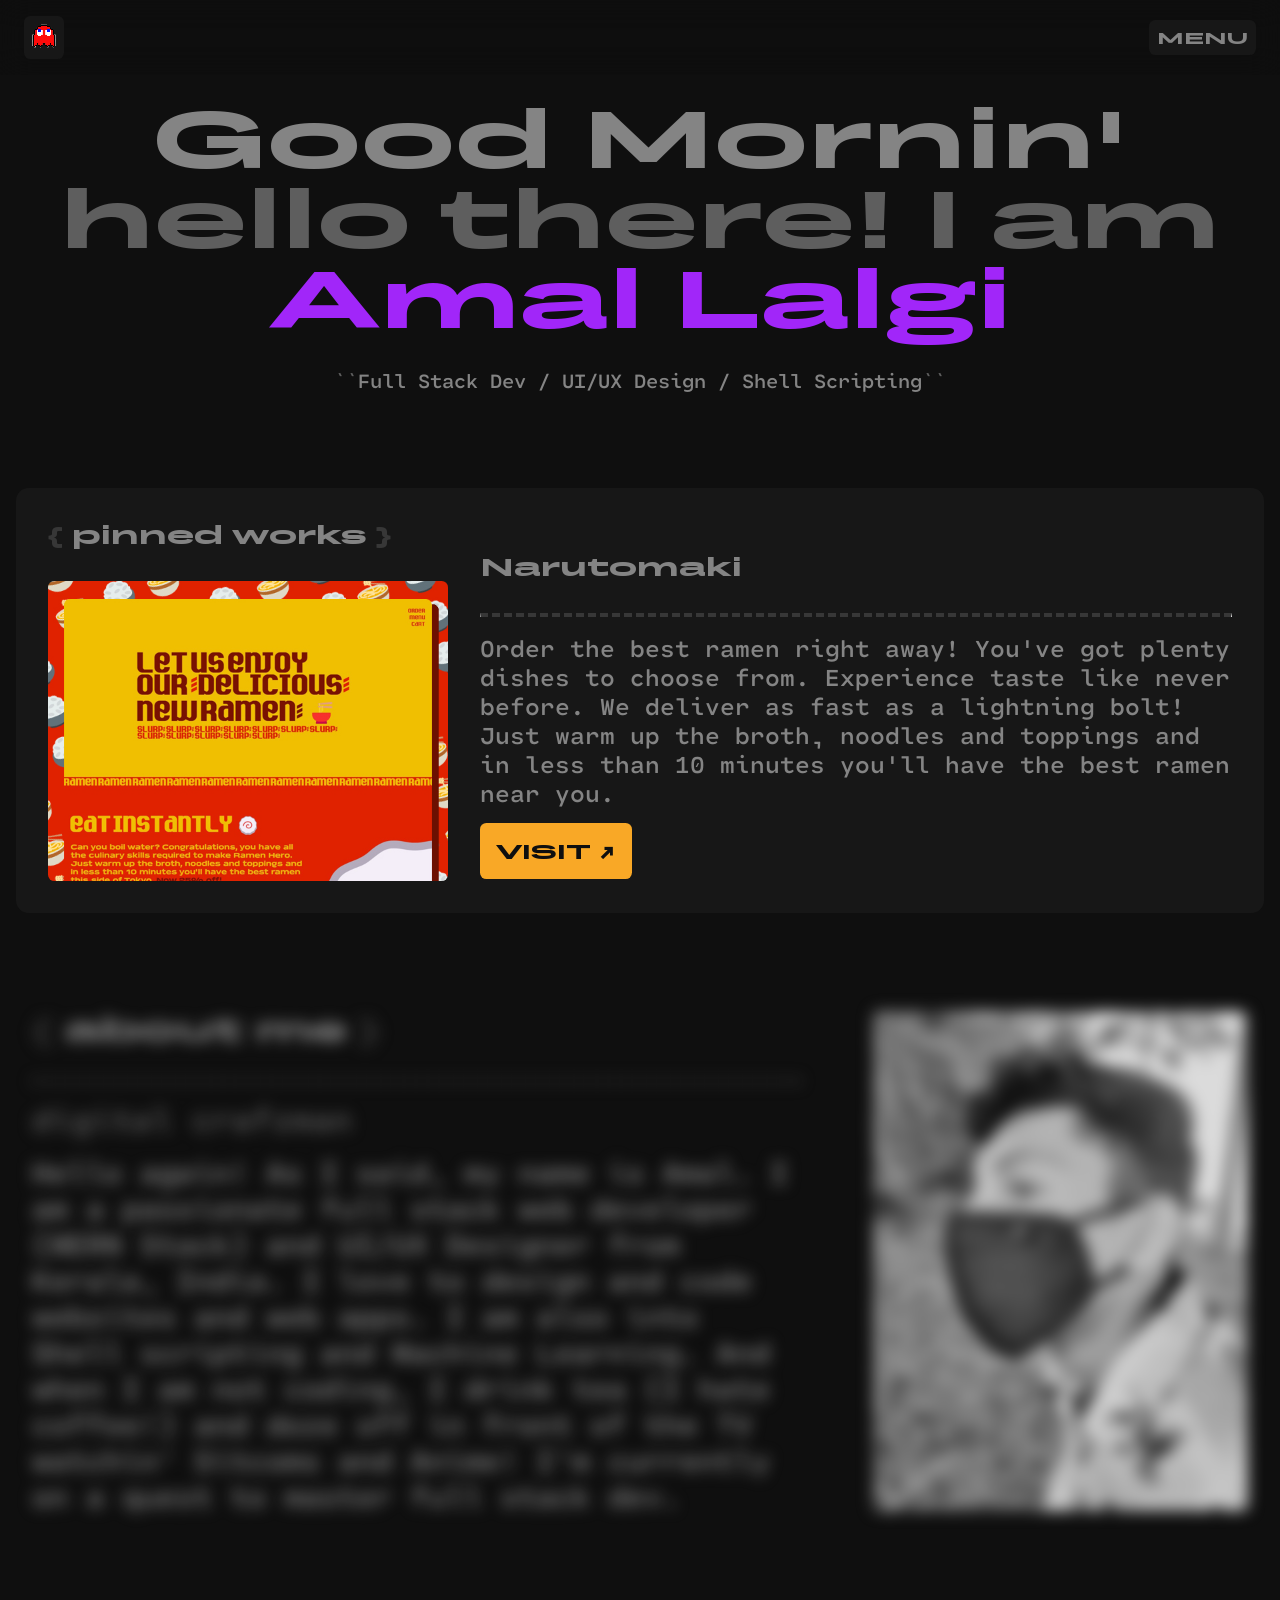
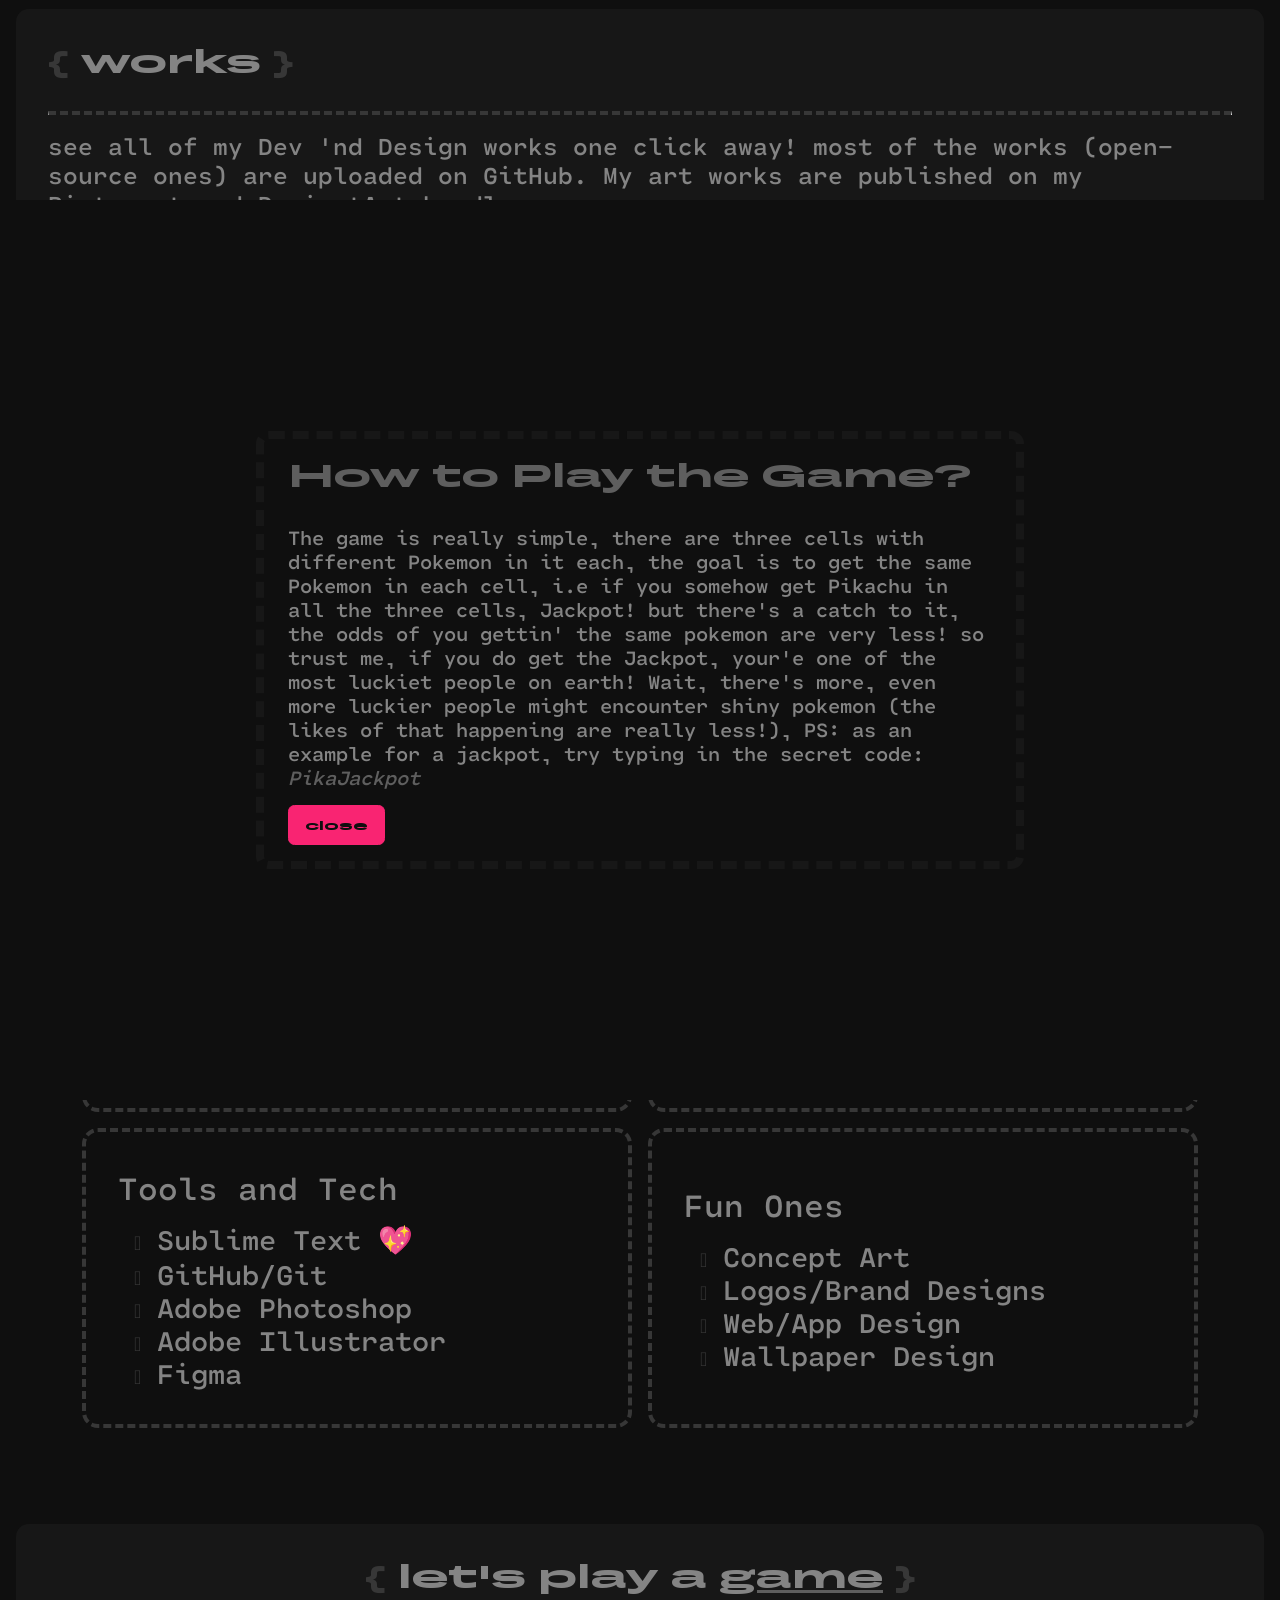
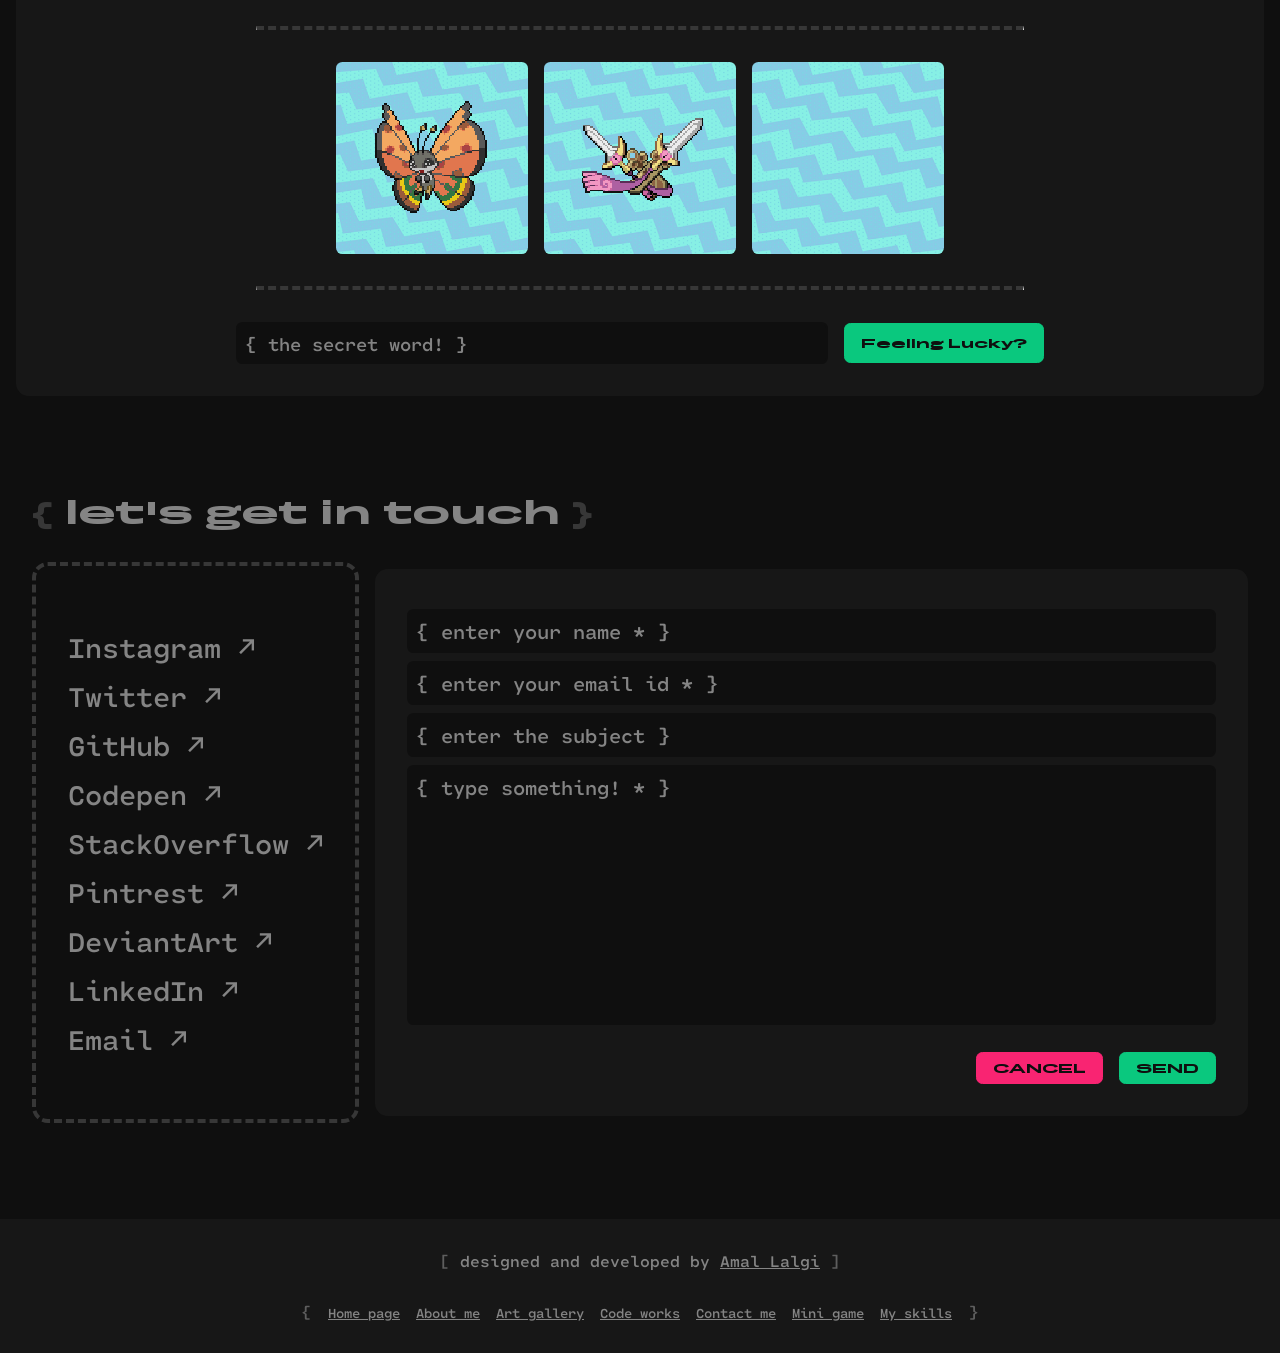
==== commit 1957b4fa: "blurred personal info �️" ====
--- a/index.html
+++ b/index.html
@@ -4,7 +4,7 @@
 	<meta charset="UTF-8">
 	<meta name="viewport" content="width=device-width, initial-scale=1.0">
 	<title>Amal Lalgi</title>
-	<link rel="icon" href="assets/images/favicon/favicon.png"/>
+	<link rel="icon" href="assets/images/favicon/skude-y.png"/>
 	<link rel="stylesheet" href="styles/css/style.css">
 	<link rel="stylesheet" href="assets/fontawesome/css/all.min.css"/>
 	<script src="scripts/js/script.js" defer></script>
--- a/styles/css/style.css
+++ b/styles/css/style.css
@@ -1 +1 @@
-﻿:root{--blk: #0f0f0f;--wht: #ffffdf;--prpl: #a126f9;--gry: #5e5e5e;--grn: #0ac87e;--red: #f92472;--blu: #26B7F9;--ylw: #F9A826;--cyn: #26F9EB;--blk-lt: #171717;--gry-lt: #848484;--grn-lt: #0bee96;--red-lt: #ff2466;--blu-lt: #46c1f9;--ylw-lt: #ffba26;--cyn-lt: #26feff;--grn-drk: #07945d;--red-drk: #c51c4d;--bg: var(--blk);--bg-s: var(--blk-lt);--fg: var(--wht);--fg-s: var(--gry);--fg-lt: var(--gry-lt);--acc: var(--prpl);--link: var(--blu);--lck-clr: var(--grn);--snd: #373737;--nav-bg: #0f0f0f50}:root[data-theme=light]{--blk: #0f0f0f;--wht: #ffffdf;--prpl: #a126f9;--gry: #5e5e5e;--grn: #0ac87e;--red: #f92472;--blu: #26B7F9;--ylw: #F9A826;--cyn: #26F9EB;--blk-lt: #171717;--gry-lt: #848484;--grn-lt: #0bee96;--red-lt: #ff2466;--blu-lt: #46c1f9;--ylw-lt: #ffba26;--cyn-lt: #26feff;--grn-drk: #07945d;--red-drk: #c51c4d;--bg: #edb491;--bg-s: #e07961;--fg: var(--blk);--fg-s: var(--blk-lt);--fg-lt: #353535;--acc: var(--prpl);--link: #1a7eac;--lck-clr: #11472c;--snd: #ad5d4a;--nav-bg: #edb49170}:root[data-theme=retro]{--clr-1: #aaaaaa;--clr-2: #666666;--clr-3: #080808;--clr-4: #000000;--clr-5: #FFFFFF;--bg: var(--clr-2);--bg-s: var(--clr-1);--fg: var(--clr-4);--fg-s: var(--clr-3);--fg-lt: #1a1a1a;--acc: var(--clr-5);--link: #1a7eac;--lck-clr: #11472c;--snd: #cacaca;--nav-bg: #66666670}html{--nav-height: 5rem}@font-face{font-family:"Grtsk Mega Font";src:local("Grtsk Mega"),url("../../../assets/fonts/grtsk-mega/GrtskMega-Bold.ttf")}@font-face{font-family:"Cartograph CF Font";src:local("Cartograph CF"),url("../../../assets/fonts/cartograph-cf/CartographCF-DemiBold.otf")}*,*::after,*::before{padding:0;margin:0;box-sizing:border-box;scroll-behavior:smooth}::-webkit-scrollbar{display:none}::selection{background-color:var(--acc);color:var(--blk)}:focus{border:2px solid var(--acc);outline:none;border-radius:4px;padding:2px}img{max-width:100%;display:inline-block}body{background-color:var(--bg);color:var(--fg);font-family:"Cartograph CF Font","Cartograph CF",monospace;padding-top:var(--nav-height)}.special__heading{font-family:"Grtsk Mega Font","Grtsk Mega",sans-serif;font-size:1.25rem;color:var(--fg-lt)}.special__heading::before{content:"{ ";color:var(--snd)}.special__heading::after{content:" }";color:var(--snd)}@media(min-width: 1024px){.special__heading{font-size:1.5rem}}hr.hr--dashed{border-top:.3rem dashed var(--snd);border-bottom:none;margin-block:2rem 1rem}@media(min-width: 768px){hr.hr--dashed{margin-block:1rem}}@media(min-width: 1024px){hr.hr--dashed{margin-block:2rem 1rem}}.retrofilter{z-index:999;position:fixed;pointer-events:none;top:0;right:0;display:none;width:100%;height:100vh}.retrofilter img{width:100%;height:100vh;opacity:.4}.preloader{position:fixed;top:0;left:0;max-height:100vh;width:100%;height:100vh;background-color:var(--bg);display:flex;justify-content:center;align-items:center;flex-direction:column;gap:2rem;z-index:999;transition:transform 300ms ease-in}.preloader img{height:15rem;border-radius:.8rem}@media(min-width: 768px){.preloader img{height:20rem}}@media(min-width: 1024px){.preloader img{height:25rem}}.preloader .text{color:var(--fg-lt);text-align:center;font-size:1rem;max-width:60vw}.preloader .text::after{content:" }";color:var(--fg-s)}.preloader .text::before{content:"{ ";color:var(--fg-s)}.preloader::before{content:"Approaching the site soon!";font-size:1rem;font-weight:800;font-family:"Grtsk Mega Font","Grtsk Mega",sans-serif;opacity:.15;color:var(--fg-lt);border:.5rem dashed var(--fg-s);padding:1rem 1.5rem;border-radius:1rem;position:absolute;bottom:0;left:0;margin:1rem;writing-mode:horizontal-tb}@media(min-width: 768px){.preloader::before{font-size:1.25rem;writing-mode:tb-rl}}@media(min-width: 1024px){.preloader::before{font-size:2.5rem;max-width:50vw;writing-mode:tb-rl;font-size:2rem;padding:2rem 1.5rem}}.preloader.preloader--done{transform:translateY(-100%)}nav{padding:1rem;display:flex;justify-content:space-between;align-items:center;background-color:var(--nav-bg);backdrop-filter:blur(1rem);position:fixed;top:0;left:0;width:100%;transition:transform 200ms ease-in}@media(min-width: 1024px){nav{padding:1rem 1.5rem}}nav .logo{padding:.5rem;border-radius:.4rem;background-color:var(--bg-s);cursor:pointer;image-rendering:pixelated;z-index:888}nav .logo img{width:1.25rem}@media(min-width: 1024px){nav .logo img{width:1.5rem}}nav .Nav__Links{transform:translateY(-100%);transition:transform 300ms ease-in;width:100%;height:100vh;max-height:100vh;position:fixed;top:0;left:0;background-color:var(--bg);list-style-type:none;padding:2rem 2.5rem;display:flex;justify-content:center;align-items:flex-end;flex-direction:column;gap:1rem;overflow:hidden}@media(min-width: 1024px){nav .Nav__Links{gap:1.5rem}}nav .Nav__Links::before{content:"Join the Anti-Coffee Club";font-size:2rem;font-weight:800;font-family:"Grtsk Mega Font","Grtsk Mega",sans-serif;opacity:.05;color:var(--fg-lt);border:.75rem dashed var(--fg-s);border-radius:1rem;padding:2rem 2rem 0 0;position:absolute;bottom:0;left:0;max-width:80vw;margin-left:-1rem;margin-bottom:-1rem}@media(min-width: 768px){nav .Nav__Links::before{font-size:3.5rem;max-width:60vw;margin-left:-2rem;margin-bottom:-2rem}}@media(min-width: 1024px){nav .Nav__Links::before{font-size:5rem;max-width:50vw;margin-left:-2rem;margin-bottom:-2rem}}nav .Nav__Links::after{content:"";width:2rem;height:2rem;border-radius:10px;background-color:var(--acc);position:absolute;bottom:0;right:0;margin:2rem;opacity:.3;cursor:hand}nav .Nav__Links li a{font-size:1.25rem;font-weight:800;font-family:"Grtsk Mega Font","Grtsk Mega",sans-serif;display:block;color:var(--fg-s);text-decoration:none}@media(min-width: 1024px){nav .Nav__Links li a{font-size:3rem}}nav .Nav__Links li a::before{content:"";margin-right:1rem;font-family:"Font Awesome 6 Free";font-weight:800;font-size:1.5rem;color:var(--bg)}@media(min-width: 1024px){nav .Nav__Links li a::before{margin-right:1.5rem;font-size:3rem}}nav .Nav__Links li a:hover,nav .Nav__Links li a:focus-visible{color:var(--fg-lt)}nav .Nav__Links li a:hover::before,nav .Nav__Links li a:focus-visible::before{color:var(--fg-lt)}nav .Nav__Links li a:focus{border:none;outline:none;border-radius:unset;padding:unset}nav .Nav__Links .points{position:absolute;bottom:0;left:0;margin:2rem;background-color:var(--nav-bg);padding:.5rem 1rem;border-radius:.4rem;color:var(--fg-s);pointer-events:none}nav .Nav__Links .points span{color:var(--fg-lt)}nav ul.navigation--open{transform:translateY(0%)}nav .burger{padding:.5rem;border-radius:.4rem;background-color:var(--bg-s);cursor:pointer;font-family:"Grtsk Mega Font","Grtsk Mega",sans-serif;font-weight:800;color:var(--fg-lt);font-size:.75rem;z-index:888}@media(min-width: 1024px){nav .burger{font-size:1rem}}nav .burger .close{display:none}nav .burger--open .menu{display:none}nav .burger--open .close{display:inline-block}nav.nav---hidden{transform:translateY(-100%)}main{padding:1rem 1rem;text-align:center}@media(min-width: 1024px){main{padding:1rem 1.5rem}}main h1{font-size:2.5rem;font-family:"Grtsk Mega Font","Grtsk Mega",sans-serif;line-height:1;color:var(--fg-s)}@media(min-width: 768px){main h1{font-size:3rem}}@media(min-width: 1024px){main h1{font-size:5rem}}main h1 span.greeting{color:var(--fg-lt);font-size:2.2rem}@media(min-width: 768px){main h1 span.greeting{font-size:3rem}}@media(min-width: 1024px){main h1 span.greeting{font-size:5rem}}main h1 span.special{color:var(--prpl)}main h3{font-size:.85rem;color:var(--fg-lt);margin-top:2rem}@media(min-width: 1024px){main h3{font-size:1.25rem}}main h3::before,main h3::after{content:"``";color:var(--fg-s)}.pinned{padding:1.25rem;margin:1rem;margin-top:5rem;background-color:var(--bg-s);border-radius:.8rem}@media(min-width: 1024px){.pinned{padding:2rem}}.pinned .pinned__cont{display:flex;justify-content:flex-start;align-items:center;gap:2rem;flex-wrap:wrap}@media(min-width: 768px){.pinned .pinned__cont{flex-wrap:nowrap}}.pinned .pinned__cont img{height:250px;margin-top:2rem;border-radius:.4rem}@media(min-width: 1024px){.pinned .pinned__cont img{height:300px}}.pinned .pinned__cont .desc{color:var(--fg-lt)}.pinned .pinned__cont .desc h2{font-family:"Grtsk Mega Font","Grtsk Mega",sans-serif;font-size:1.2rem}@media(min-width: 768px){.pinned .pinned__cont .desc h2{font-size:1rem}}@media(min-width: 1024px){.pinned .pinned__cont .desc h2{font-size:1.5rem}}.pinned .pinned__cont .desc p{font-family:"Cartograph CF Font","Cartograph CF",monospace;font-size:1.2rem;font-weight:600}@media(min-width: 768px){.pinned .pinned__cont .desc p{font-size:1rem}}@media(min-width: 1024px){.pinned .pinned__cont .desc p{font-size:1.5rem}}.pinned .pinned__cont .desc a{display:inline-block;margin-top:1rem;font-family:"Grtsk Mega Font","Grtsk Mega",sans-serif;text-decoration:none;font-weight:600;color:var(--blk);font-size:1rem;padding:.75rem;border-radius:.4rem;background-color:#f9a826}@media(min-width: 1024px){.pinned .pinned__cont .desc a{font-size:1.25rem;padding:1rem}}.pinned .pinned__cont .desc a:hover{background-color:#f89e0d}.about{padding:1rem 2rem;display:flex;justify-content:center;align-items:center;gap:2rem;padding-top:5rem;flex-wrap:wrap}@media(min-width: 768px){.about{flex-wrap:nowrap}}.about h2{font-size:2rem}.about .desc{color:var(--fg-lt);max-width:90vw;margin-right:auto}@media(min-width: 1024px){.about .desc{max-width:60vw}}.about .desc h2{font-family:"Grtsk Mega Font","Grtsk Mega",sans-serif;font-size:1.25rem}@media(min-width: 1024px){.about .desc h2{font-size:2rem}}.about .desc h3{color:var(--fg-s);font-size:1.25rem;margin-bottom:1rem}@media(min-width: 1024px){.about .desc h3{font-size:2rem}}.about .desc p{font-family:"Cartograph CF Font","Cartograph CF",monospace;font-size:1.2rem;font-weight:600;color:var(--fg-lt)}@media(min-width: 1024px){.about .desc p{font-size:1.85rem}}.about img{height:400px;border-radius:.4rem}@media(min-width: 1024px){.about img{height:500px}}.works{padding:1.25rem;margin:1rem;margin-top:5rem;background-color:var(--bg-s);border-radius:.8rem}@media(min-width: 1024px){.works{padding:2rem}}.works h2{font-size:1.25rem}@media(min-width: 1024px){.works h2{font-size:2rem}}.works p{font-size:1.2rem;color:var(--fg-lt)}@media(min-width: 1024px){.works p{font-size:1.5rem}}.works a{display:inline-block;margin-top:1.5rem;font-family:"Grtsk Mega Font","Grtsk Mega",sans-serif;text-decoration:none;font-weight:600;color:var(--blk);font-size:.75rem;padding:1rem;border-radius:.4rem;background-color:#26b7f9}@media(min-width: 1024px){.works a{font-size:1.25rem}}.works a:hover{background-color:#0daff8}.skills{padding:1rem 1rem;gap:2rem;padding-top:5rem}@media(min-width: 1024px){.skills{padding:1rem 2rem;padding-top:5rem}}.skills h2{font-size:1.25rem;margin-bottom:2rem;text-align:center}@media(min-width: 1024px){.skills h2{font-size:2rem}}.skills .cont{display:flex;justify-content:center;align-items:center;gap:1rem;flex-wrap:wrap}.skills .cont .skillset{color:var(--fg-lt);border:.3rem dashed var(--snd);border-radius:1rem;padding:1.25rem;height:250px;width:550px;display:flex;align-items:flex-start;justify-content:center;flex-direction:column}@media(min-width: 768px){.skills .cont .skillset{height:200px;width:350px}}@media(min-width: 1024px){.skills .cont .skillset{padding:2rem;height:300px;width:550px}}.skills .cont .skillset h3{font-size:1.25rem;margin-bottom:1rem}@media(min-width: 1024px){.skills .cont .skillset h3{font-size:2rem}}.skills .cont .skillset ul li{list-style-type:none;font-size:1.1rem;white-space:nowrap}@media(min-width: 1024px){.skills .cont .skillset ul li{font-size:1.75rem}}.skills .cont .skillset ul li::before{content:"";margin-inline:1rem;font-family:"Font Awesome 6 Free";font-weight:800;font-size:1rem;color:var(--snd)}@media(min-width: 1024px){.skills .cont .skillset ul li::before{font-size:1.25rem}}.gme__modal{transform:translateY(200%);transition:transform 300ms ease-in;position:fixed;z-index:777;top:0;left:0;margin:0;padding:1rem;background-color:var(--bg);width:100%;height:100vh;display:grid;place-content:center}.gme__modal .model__cont{max-width:90vw;margin-inline:auto;border-radius:.8rem;padding:1rem 1.5rem;background-color:var(--bg);border:.5rem dashed var(--bg-s)}@media(min-width: 768px){.gme__modal .model__cont{max-width:80vw}}@media(min-width: 1024px){.gme__modal .model__cont{max-width:60vw}}.gme__modal .model__cont h2{font-size:1rem;font-family:"Grtsk Mega Font","Grtsk Mega",sans-serif;margin-bottom:1rem;color:var(--fg-s)}@media(min-width: 768px){.gme__modal .model__cont h2{font-size:1.5rem;margin-bottom:1.5rem}}@media(min-width: 1024px){.gme__modal .model__cont h2{font-size:2rem;margin-bottom:2rem}}.gme__modal .model__cont p{font-size:.9rem;font-family:"Cartograph CF Font","Cartograph CF",monospace;margin-bottom:1rem;color:var(--fg-lt)}@media(min-width: 768px){.gme__modal .model__cont p{font-size:1.2rem}}@media(min-width: 1024px){.gme__modal .model__cont p{font-size:1.25rem}}.gme__modal .model__cont p span.special__code{font-style:italic;color:var(--fg-s)}.gme__modal .model__cont button#close{display:inline-block;font-family:"Grtsk Mega Font","Grtsk Mega",sans-serif;text-decoration:none;font-weight:800;color:var(--blk);font-size:.75rem;padding:.75rem 1rem;border-radius:.4rem;outline:none;cursor:pointer;background-color:var(--red);border:.1rem solid var(--red)}.gme__modal .model__cont button#close:hover{background-color:var(--red-drk)}.gme__modal.gme__modal--open{transform:translateY(0%)}.game{padding:2rem;margin:1rem;margin-top:5rem;background-color:var(--bg-s);border-radius:.8rem}.game h2{font-size:1.25rem;text-align:center}.game h2 span{text-decoration:underline var(--fg-s);cursor:pointer}@media(min-width: 1024px){.game h2{font-size:2rem}}.game hr{max-width:60vw;margin-inline:auto}.game .cont{display:flex;justify-content:center;align-items:center;gap:1rem;margin-top:2rem;max-width:60vw;margin-inline:auto;flex-wrap:wrap}.game .cont .cell{background-image:url(../../assets/images/sprites/pokemon-sprites/bg.png);background-position:center;background-size:cover;background-repeat:no-repeat;border-radius:.4rem;aspect-ratio:1/1;height:10rem;padding:1rem;display:flex;justify-content:center;align-items:center;overflow:hidden;cursor:pointer}@media(min-width: 768px){.game .cont .cell{height:9rem}}@media(min-width: 1024px){.game .cont .cell{height:12rem}}.game .cont .cell img{height:8rem;image-rendering:pixelated}@media(min-width: 768px){.game .cont .cell img{height:8rem}}@media(min-width: 1024px){.game .cont .cell img{height:10rem}}.game .luck{margin-top:2rem;display:flex;align-items:center;justify-content:center;flex-wrap:wrap;gap:1rem}.game .luck input[type=text]{width:90%;border:.15rem solid var(--bg);outline:none;font-family:"Cartograph CF Font","Cartograph CF",monospace;font-size:1rem;color:var(--lck-clr);padding:.5rem;background-color:var(--bg);border-radius:.4rem;caret-color:var(--lck-clr)}@media(min-width: 768px){.game .luck input[type=text]{width:68%}}@media(min-width: 1024px){.game .luck input[type=text]{width:50%;font-size:1.15rem}}.game .luck input[type=text]:focus{border:.15rem solid var(--lck-clr);color:var(--lck-clr)}.game .luck input[type=text]::placeholder{color:var(--fg-lt)}.game .luck button{display:inline-block;font-family:"Grtsk Mega Font","Grtsk Mega",sans-serif;text-decoration:none;font-weight:800;color:var(--blk);font-size:.75rem;padding:.75rem 1rem;border-radius:.4rem;outline:none;cursor:pointer;background-color:var(--grn);border:.1rem solid var(--grn)}.game .luck button:hover{background-color:var(--grn-drk)}.contact{padding:1rem 1rem;padding-top:5rem}@media(min-width: 1024px){.contact{padding:5rem 2rem 1rem 2rem}}.contact h2{font-size:1.2rem}@media(min-width: 1024px){.contact h2{font-size:2rem}}.contact .cont{display:flex;justify-content:flex-start;align-items:center;gap:1rem;margin-top:2rem;flex-wrap:wrap}@media(min-width: 768px){.contact .cont{flex-wrap:nowrap}}.contact .cont .box{padding:1.25rem;background-color:var(--bg-s);border-radius:.8rem;min-height:300px}@media(min-width: 1024px){.contact .cont .box{padding:2rem;min-height:520px}}.contact .cont .social{display:flex;flex-direction:column;justify-content:center;align-items:flex-start;gap:1rem;min-height:300px;color:var(--fg-lt);border:.3rem dashed var(--snd);border-radius:1rem;background-color:rgba(0,0,0,0);width:100%;padding-block:2rem}@media(min-width: 768px){.contact .cont .social{padding-block:4rem}}@media(min-width: 1024px){.contact .cont .social{min-height:520px;width:unset}}.contact .cont .social a{display:block;color:var(--fg-lt);font-size:1.25rem;white-space:nowrap;text-decoration:none}.contact .cont .social a:hover{color:var(--link)}@media(min-width: 1024px){.contact .cont .social a{font-size:1.75rem}}.contact .cont .form input[type=text]{width:100%;border:.15rem solid var(--bg);outline:none;font-family:"Cartograph CF Font","Cartograph CF",monospace;font-size:1.1rem;color:var(--fg-lt);padding:.5rem;background-color:var(--bg);margin-top:.5rem;border-radius:.4rem;caret-color:var(--acc);transition:all 200ms ease-in}@media(min-width: 1024px){.contact .cont .form input[type=text]{font-size:1.25rem}}.contact .cont .form input[type=text]:focus{border:.15rem solid var(--acc)}.contact .cont .form input[type=text]::placeholder{color:var(--fg-lt)}.contact .cont .form textarea{width:100%;border:.15rem solid var(--bg);outline:none;font-family:"Cartograph CF Font","Cartograph CF",monospace;font-size:1.1rem;color:var(--fg-lt);padding:.5rem;background-color:var(--bg);margin-top:.5rem;border-radius:.4rem;resize:none;caret-color:var(--acc);transition:all 200ms ease-in}@media(min-width: 1024px){.contact .cont .form textarea{font-size:1.25rem}}.contact .cont .form textarea:focus{border:.15rem solid var(--acc)}.contact .cont .form textarea::placeholder{color:var(--fg-lt)}.contact .cont .form input[type=submit],.contact .cont .form button{display:inline-block;margin-top:1.5rem;font-family:"Grtsk Mega Font","Grtsk Mega",sans-serif;text-decoration:none;font-weight:800;color:var(--blk);font-size:.7rem;padding:.75rem;border-radius:.4rem;outline:none;cursor:pointer}@media(min-width: 1024px){.contact .cont .form input[type=submit],.contact .cont .form button{font-size:.75rem;padding:.5rem 1rem}}.contact .cont .form input[type=submit]{background-color:var(--grn);border:.1rem solid var(--grn)}.contact .cont .form input[type=submit]:hover{background-color:var(--grn-drk)}.contact .cont .form button{background-color:var(--red);border:.1rem solid var(--red)}.contact .cont .form button:hover{background-color:var(--red-drk)}.contact .cont .form .btns{display:flex;justify-content:flex-end;align-items:center;flex-direction:row;gap:1rem}footer{padding:1.25rem;padding-bottom:2rem;margin-top:5rem;background-color:var(--bg-s)}@media(min-width: 1024px){footer{padding:2rem}}footer h4{color:var(--fg-lt);font-size:.75rem;text-align:center}@media(min-width: 1024px){footer h4{font-size:1rem}}footer h4 a{color:var(--fg-lt)}footer h4 a:hover{font-style:italic;color:var(--link)}footer h4::before{content:"[ ";color:var(--fg-s)}footer h4::after{content:" ]";color:var(--fg-s)}footer .footer__icons{margin-top:1rem;display:flex;flex-wrap:wrap;gap:1rem;justify-content:center;align-items:center}footer .footer__icons a{font-size:1rem;color:var(--fg-lt)}footer .footer__icons a:hover{color:var(--link)}@media(min-width: 1024px){footer .footer__icons a{font-size:1.25rem}}footer .footer__nav{margin-top:1rem;display:flex;justify-content:center;align-items:center}footer .footer__nav ul{display:flex;justify-content:center;align-items:center;flex-wrap:wrap;gap:1rem}footer .footer__nav ul li{list-style-type:none}footer .footer__nav ul li a{color:var(--fg-lt);font-size:.85rem}@media(min-width: 768px){footer .footer__nav ul li a{font-size:.75rem}}@media(min-width: 1024px){footer .footer__nav ul li a{font-size:.85rem}}footer .footer__nav ul li a:hover{font-style:italic;color:var(--link)}footer .footer__nav ul::before{content:"{ ";color:var(--fg-s)}footer .footer__nav ul::after{content:" }";color:var(--fg-s)}/*# sourceMappingURL=style.css.map */
+﻿:root{--blk: #0f0f0f;--wht: #ffffdf;--prpl: #a126f9;--gry: #5e5e5e;--grn: #0ac87e;--red: #f92472;--blu: #26B7F9;--ylw: #F9A826;--cyn: #26F9EB;--blk-lt: #171717;--gry-lt: #848484;--grn-lt: #0bee96;--red-lt: #ff2466;--blu-lt: #46c1f9;--ylw-lt: #ffba26;--cyn-lt: #26feff;--grn-drk: #07945d;--red-drk: #c51c4d;--bg: var(--blk);--bg-s: var(--blk-lt);--fg: var(--wht);--fg-s: var(--gry);--fg-lt: var(--gry-lt);--acc: var(--prpl);--link: var(--blu);--lck-clr: var(--grn);--snd: #373737;--nav-bg: #0f0f0f50}:root[data-theme=light]{--blk: #0f0f0f;--wht: #ffffdf;--prpl: #a126f9;--gry: #5e5e5e;--grn: #0ac87e;--red: #f92472;--blu: #26B7F9;--ylw: #F9A826;--cyn: #26F9EB;--blk-lt: #171717;--gry-lt: #848484;--grn-lt: #0bee96;--red-lt: #ff2466;--blu-lt: #46c1f9;--ylw-lt: #ffba26;--cyn-lt: #26feff;--grn-drk: #07945d;--red-drk: #c51c4d;--bg: #edb491;--bg-s: #e07961;--fg: var(--blk);--fg-s: var(--blk-lt);--fg-lt: #353535;--acc: var(--prpl);--link: #1a7eac;--lck-clr: #11472c;--snd: #ad5d4a;--nav-bg: #edb49170}:root[data-theme=retro]{--clr-1: #aaaaaa;--clr-2: #666666;--clr-3: #080808;--clr-4: #000000;--clr-5: #FFFFFF;--bg: var(--clr-2);--bg-s: var(--clr-1);--fg: var(--clr-4);--fg-s: var(--clr-3);--fg-lt: #1a1a1a;--acc: var(--clr-5);--link: #1a7eac;--lck-clr: #11472c;--snd: #cacaca;--nav-bg: #66666670}html{--nav-height: 5rem}@font-face{font-family:"Grtsk Mega Font";src:local("Grtsk Mega"),url("../../../assets/fonts/grtsk-mega/GrtskMega-Bold.ttf")}@font-face{font-family:"Cartograph CF Font";src:local("Cartograph CF"),url("../../../assets/fonts/cartograph-cf/CartographCF-DemiBold.otf")}*,*::after,*::before{padding:0;margin:0;box-sizing:border-box;scroll-behavior:smooth}::-webkit-scrollbar{display:none}::selection{background-color:var(--acc);color:var(--blk)}:focus{border:2px solid var(--acc);outline:none;border-radius:4px;padding:2px}img{max-width:100%;display:inline-block}body{background-color:var(--bg);color:var(--fg);font-family:"Cartograph CF Font","Cartograph CF",monospace;padding-top:var(--nav-height)}.special__heading{font-family:"Grtsk Mega Font","Grtsk Mega",sans-serif;font-size:1.25rem;color:var(--fg-lt)}.special__heading::before{content:"{ ";color:var(--snd)}.special__heading::after{content:" }";color:var(--snd)}@media(min-width: 1024px){.special__heading{font-size:1.5rem}}hr.hr--dashed{border-top:.3rem dashed var(--snd);border-bottom:none;margin-block:2rem 1rem}@media(min-width: 768px){hr.hr--dashed{margin-block:1rem}}@media(min-width: 1024px){hr.hr--dashed{margin-block:2rem 1rem}}.retrofilter{z-index:999;position:fixed;pointer-events:none;top:0;right:0;display:none;width:100%;height:100vh}.retrofilter img{width:100%;height:100vh;opacity:.4}.preloader{position:fixed;top:0;left:0;max-height:100vh;width:100%;height:100vh;background-color:var(--bg);display:flex;justify-content:center;align-items:center;flex-direction:column;gap:2rem;z-index:999;transition:transform 300ms ease-in}.preloader img{height:15rem;border-radius:.8rem}@media(min-width: 768px){.preloader img{height:20rem}}@media(min-width: 1024px){.preloader img{height:25rem}}.preloader .text{color:var(--fg-lt);text-align:center;font-size:1rem;max-width:60vw}.preloader .text::after{content:" }";color:var(--fg-s)}.preloader .text::before{content:"{ ";color:var(--fg-s)}.preloader::before{content:"Approaching the site soon!";font-size:1rem;font-weight:800;font-family:"Grtsk Mega Font","Grtsk Mega",sans-serif;opacity:.15;color:var(--fg-lt);border:.5rem dashed var(--fg-s);padding:1rem 1.5rem;border-radius:1rem;position:absolute;bottom:0;left:0;margin:1rem;writing-mode:horizontal-tb}@media(min-width: 768px){.preloader::before{font-size:1.25rem;writing-mode:tb-rl}}@media(min-width: 1024px){.preloader::before{font-size:2.5rem;max-width:50vw;writing-mode:tb-rl;font-size:2rem;padding:2rem 1.5rem}}.preloader.preloader--done{transform:translateY(-100%)}nav{padding:1rem;display:flex;justify-content:space-between;align-items:center;background-color:var(--nav-bg);backdrop-filter:blur(1rem);position:fixed;top:0;left:0;width:100%;transition:transform 200ms ease-in}@media(min-width: 1024px){nav{padding:1rem 1.5rem}}nav .logo{padding:.5rem;border-radius:.4rem;background-color:var(--bg-s);cursor:pointer;image-rendering:pixelated;z-index:888}nav .logo img{width:1.25rem}@media(min-width: 1024px){nav .logo img{width:1.5rem}}nav .Nav__Links{transform:translateY(-100%);transition:transform 300ms ease-in;width:100%;height:100vh;max-height:100vh;position:fixed;top:0;left:0;background-color:var(--bg);list-style-type:none;padding:2rem 2.5rem;display:flex;justify-content:center;align-items:flex-end;flex-direction:column;gap:1rem;overflow:hidden}@media(min-width: 1024px){nav .Nav__Links{gap:1.5rem}}nav .Nav__Links::before{content:"Join the Anti-Coffee Club";font-size:2rem;font-weight:800;font-family:"Grtsk Mega Font","Grtsk Mega",sans-serif;opacity:.05;color:var(--fg-lt);border:.75rem dashed var(--fg-s);border-radius:1rem;padding:2rem 2rem 0 0;position:absolute;bottom:0;left:0;max-width:80vw;margin-left:-1rem;margin-bottom:-1rem}@media(min-width: 768px){nav .Nav__Links::before{font-size:3.5rem;max-width:60vw;margin-left:-2rem;margin-bottom:-2rem}}@media(min-width: 1024px){nav .Nav__Links::before{font-size:5rem;max-width:50vw;margin-left:-2rem;margin-bottom:-2rem}}nav .Nav__Links::after{content:"";width:2rem;height:2rem;border-radius:10px;background-color:var(--acc);position:absolute;bottom:0;right:0;margin:2rem;opacity:.3;cursor:hand}nav .Nav__Links li a{font-size:1.25rem;font-weight:800;font-family:"Grtsk Mega Font","Grtsk Mega",sans-serif;display:block;color:var(--fg-s);text-decoration:none}@media(min-width: 1024px){nav .Nav__Links li a{font-size:3rem}}nav .Nav__Links li a::before{content:"";margin-right:1rem;font-family:"Font Awesome 6 Free";font-weight:800;font-size:1.5rem;color:var(--bg)}@media(min-width: 1024px){nav .Nav__Links li a::before{margin-right:1.5rem;font-size:3rem}}nav .Nav__Links li a:hover,nav .Nav__Links li a:focus-visible{color:var(--fg-lt)}nav .Nav__Links li a:hover::before,nav .Nav__Links li a:focus-visible::before{color:var(--fg-lt)}nav .Nav__Links li a:focus{border:none;outline:none;border-radius:unset;padding:unset}nav .Nav__Links .points{position:absolute;bottom:0;left:0;margin:2rem;background-color:var(--nav-bg);padding:.5rem 1rem;border-radius:.4rem;color:var(--fg-s);pointer-events:none}nav .Nav__Links .points span{color:var(--fg-lt)}nav ul.navigation--open{transform:translateY(0%)}nav .burger{padding:.5rem;border-radius:.4rem;background-color:var(--bg-s);cursor:pointer;font-family:"Grtsk Mega Font","Grtsk Mega",sans-serif;font-weight:800;color:var(--fg-lt);font-size:.75rem;z-index:888}@media(min-width: 1024px){nav .burger{font-size:1rem}}nav .burger .close{display:none}nav .burger--open .menu{display:none}nav .burger--open .close{display:inline-block}nav.nav---hidden{transform:translateY(-100%)}main{padding:1rem 1rem;text-align:center}@media(min-width: 1024px){main{padding:1rem 1.5rem}}main h1{font-size:2.5rem;font-family:"Grtsk Mega Font","Grtsk Mega",sans-serif;line-height:1;color:var(--fg-s)}@media(min-width: 768px){main h1{font-size:3rem}}@media(min-width: 1024px){main h1{font-size:5rem}}main h1 span.greeting{color:var(--fg-lt);font-size:2.2rem}@media(min-width: 768px){main h1 span.greeting{font-size:3rem}}@media(min-width: 1024px){main h1 span.greeting{font-size:5rem}}main h1 span.special{color:var(--prpl)}main h3{font-size:.85rem;color:var(--fg-lt);margin-top:2rem}@media(min-width: 1024px){main h3{font-size:1.25rem}}main h3::before,main h3::after{content:"``";color:var(--fg-s)}.pinned{padding:1.25rem;margin:1rem;margin-top:5rem;background-color:var(--bg-s);border-radius:.8rem}@media(min-width: 1024px){.pinned{padding:2rem}}.pinned .pinned__cont{display:flex;justify-content:flex-start;align-items:center;gap:2rem;flex-wrap:wrap}@media(min-width: 768px){.pinned .pinned__cont{flex-wrap:nowrap}}.pinned .pinned__cont img{height:250px;margin-top:2rem;border-radius:.4rem}@media(min-width: 1024px){.pinned .pinned__cont img{height:300px}}.pinned .pinned__cont .desc{color:var(--fg-lt)}.pinned .pinned__cont .desc h2{font-family:"Grtsk Mega Font","Grtsk Mega",sans-serif;font-size:1.2rem}@media(min-width: 768px){.pinned .pinned__cont .desc h2{font-size:1rem}}@media(min-width: 1024px){.pinned .pinned__cont .desc h2{font-size:1.5rem}}.pinned .pinned__cont .desc p{font-family:"Cartograph CF Font","Cartograph CF",monospace;font-size:1.2rem;font-weight:600}@media(min-width: 768px){.pinned .pinned__cont .desc p{font-size:1rem}}@media(min-width: 1024px){.pinned .pinned__cont .desc p{font-size:1.5rem}}.pinned .pinned__cont .desc a{display:inline-block;margin-top:1rem;font-family:"Grtsk Mega Font","Grtsk Mega",sans-serif;text-decoration:none;font-weight:600;color:var(--blk);font-size:1rem;padding:.75rem;border-radius:.4rem;background-color:#f9a826}@media(min-width: 1024px){.pinned .pinned__cont .desc a{font-size:1.25rem;padding:1rem}}.pinned .pinned__cont .desc a:hover{background-color:#f89e0d}.about{padding:1rem 2rem;display:flex;justify-content:center;align-items:center;gap:2rem;padding-top:5rem;flex-wrap:wrap;filter:blur(0.45rem)}@media(min-width: 768px){.about{flex-wrap:nowrap}}.about h2{font-size:2rem}.about .desc{color:var(--fg-lt);max-width:90vw;margin-right:auto}@media(min-width: 1024px){.about .desc{max-width:60vw}}.about .desc h2{font-family:"Grtsk Mega Font","Grtsk Mega",sans-serif;font-size:1.25rem}@media(min-width: 1024px){.about .desc h2{font-size:2rem}}.about .desc h3{color:var(--fg-s);font-size:1.25rem;margin-bottom:1rem}@media(min-width: 1024px){.about .desc h3{font-size:2rem}}.about .desc p{font-family:"Cartograph CF Font","Cartograph CF",monospace;font-size:1.2rem;font-weight:600;color:var(--fg-lt)}@media(min-width: 1024px){.about .desc p{font-size:1.85rem}}.about img{height:400px;border-radius:.4rem}@media(min-width: 1024px){.about img{height:500px}}.works{padding:1.25rem;margin:1rem;margin-top:5rem;background-color:var(--bg-s);border-radius:.8rem}@media(min-width: 1024px){.works{padding:2rem}}.works h2{font-size:1.25rem}@media(min-width: 1024px){.works h2{font-size:2rem}}.works p{font-size:1.2rem;color:var(--fg-lt)}@media(min-width: 1024px){.works p{font-size:1.5rem}}.works a{display:inline-block;margin-top:1.5rem;font-family:"Grtsk Mega Font","Grtsk Mega",sans-serif;text-decoration:none;font-weight:600;color:var(--blk);font-size:.75rem;padding:1rem;border-radius:.4rem;background-color:#26b7f9}@media(min-width: 1024px){.works a{font-size:1.25rem}}.works a:hover{background-color:#0daff8}.skills{padding:1rem 1rem;gap:2rem;padding-top:5rem}@media(min-width: 1024px){.skills{padding:1rem 2rem;padding-top:5rem}}.skills h2{font-size:1.25rem;margin-bottom:2rem;text-align:center}@media(min-width: 1024px){.skills h2{font-size:2rem}}.skills .cont{display:flex;justify-content:center;align-items:center;gap:1rem;flex-wrap:wrap}.skills .cont .skillset{color:var(--fg-lt);border:.3rem dashed var(--snd);border-radius:1rem;padding:1.25rem;height:250px;width:550px;display:flex;align-items:flex-start;justify-content:center;flex-direction:column}@media(min-width: 768px){.skills .cont .skillset{height:200px;width:350px}}@media(min-width: 1024px){.skills .cont .skillset{padding:2rem;height:300px;width:550px}}.skills .cont .skillset h3{font-size:1.25rem;margin-bottom:1rem}@media(min-width: 1024px){.skills .cont .skillset h3{font-size:2rem}}.skills .cont .skillset ul li{list-style-type:none;font-size:1.1rem;white-space:nowrap}@media(min-width: 1024px){.skills .cont .skillset ul li{font-size:1.75rem}}.skills .cont .skillset ul li::before{content:"";margin-inline:1rem;font-family:"Font Awesome 6 Free";font-weight:800;font-size:1rem;color:var(--snd)}@media(min-width: 1024px){.skills .cont .skillset ul li::before{font-size:1.25rem}}.gme__modal{transform:translateY(200%);transition:transform 300ms ease-in;position:fixed;z-index:777;top:0;left:0;margin:0;padding:1rem;background-color:var(--bg);width:100%;height:100vh;display:grid;place-content:center}.gme__modal .model__cont{max-width:90vw;margin-inline:auto;border-radius:.8rem;padding:1rem 1.5rem;background-color:var(--bg);border:.5rem dashed var(--bg-s)}@media(min-width: 768px){.gme__modal .model__cont{max-width:80vw}}@media(min-width: 1024px){.gme__modal .model__cont{max-width:60vw}}.gme__modal .model__cont h2{font-size:1rem;font-family:"Grtsk Mega Font","Grtsk Mega",sans-serif;margin-bottom:1rem;color:var(--fg-s)}@media(min-width: 768px){.gme__modal .model__cont h2{font-size:1.5rem;margin-bottom:1.5rem}}@media(min-width: 1024px){.gme__modal .model__cont h2{font-size:2rem;margin-bottom:2rem}}.gme__modal .model__cont p{font-size:.9rem;font-family:"Cartograph CF Font","Cartograph CF",monospace;margin-bottom:1rem;color:var(--fg-lt)}@media(min-width: 768px){.gme__modal .model__cont p{font-size:1.2rem}}@media(min-width: 1024px){.gme__modal .model__cont p{font-size:1.25rem}}.gme__modal .model__cont p span.special__code{font-style:italic;color:var(--fg-s)}.gme__modal .model__cont button#close{display:inline-block;font-family:"Grtsk Mega Font","Grtsk Mega",sans-serif;text-decoration:none;font-weight:800;color:var(--blk);font-size:.75rem;padding:.75rem 1rem;border-radius:.4rem;outline:none;cursor:pointer;background-color:var(--red);border:.1rem solid var(--red)}.gme__modal .model__cont button#close:hover{background-color:var(--red-drk)}.gme__modal.gme__modal--open{transform:translateY(0%)}.game{padding:2rem;margin:1rem;margin-top:5rem;background-color:var(--bg-s);border-radius:.8rem}.game h2{font-size:1.25rem;text-align:center}.game h2 span{text-decoration:underline var(--fg-s);cursor:pointer}@media(min-width: 1024px){.game h2{font-size:2rem}}.game hr{max-width:60vw;margin-inline:auto}.game .cont{display:flex;justify-content:center;align-items:center;gap:1rem;margin-top:2rem;max-width:60vw;margin-inline:auto;flex-wrap:wrap}.game .cont .cell{background-image:url(../../assets/images/sprites/pokemon-sprites/bg.png);background-position:center;background-size:cover;background-repeat:no-repeat;border-radius:.4rem;aspect-ratio:1/1;height:10rem;padding:1rem;display:flex;justify-content:center;align-items:center;overflow:hidden;cursor:pointer}@media(min-width: 768px){.game .cont .cell{height:9rem}}@media(min-width: 1024px){.game .cont .cell{height:12rem}}.game .cont .cell img{height:8rem;image-rendering:pixelated}@media(min-width: 768px){.game .cont .cell img{height:8rem}}@media(min-width: 1024px){.game .cont .cell img{height:10rem}}.game .luck{margin-top:2rem;display:flex;align-items:center;justify-content:center;flex-wrap:wrap;gap:1rem}.game .luck input[type=text]{width:90%;border:.15rem solid var(--bg);outline:none;font-family:"Cartograph CF Font","Cartograph CF",monospace;font-size:1rem;color:var(--lck-clr);padding:.5rem;background-color:var(--bg);border-radius:.4rem;caret-color:var(--lck-clr)}@media(min-width: 768px){.game .luck input[type=text]{width:68%}}@media(min-width: 1024px){.game .luck input[type=text]{width:50%;font-size:1.15rem}}.game .luck input[type=text]:focus{border:.15rem solid var(--lck-clr);color:var(--lck-clr)}.game .luck input[type=text]::placeholder{color:var(--fg-lt)}.game .luck button{display:inline-block;font-family:"Grtsk Mega Font","Grtsk Mega",sans-serif;text-decoration:none;font-weight:800;color:var(--blk);font-size:.75rem;padding:.75rem 1rem;border-radius:.4rem;outline:none;cursor:pointer;background-color:var(--grn);border:.1rem solid var(--grn)}.game .luck button:hover{background-color:var(--grn-drk)}.contact{padding:1rem 1rem;padding-top:5rem}@media(min-width: 1024px){.contact{padding:5rem 2rem 1rem 2rem}}.contact h2{font-size:1.2rem}@media(min-width: 1024px){.contact h2{font-size:2rem}}.contact .cont{display:flex;justify-content:flex-start;align-items:center;gap:1rem;margin-top:2rem;flex-wrap:wrap}@media(min-width: 768px){.contact .cont{flex-wrap:nowrap}}.contact .cont .box{padding:1.25rem;background-color:var(--bg-s);border-radius:.8rem;min-height:300px}@media(min-width: 1024px){.contact .cont .box{padding:2rem;min-height:520px}}.contact .cont .social{display:flex;flex-direction:column;justify-content:center;align-items:flex-start;gap:1rem;min-height:300px;color:var(--fg-lt);border:.3rem dashed var(--snd);border-radius:1rem;background-color:rgba(0,0,0,0);width:100%;padding-block:2rem}@media(min-width: 768px){.contact .cont .social{padding-block:4rem}}@media(min-width: 1024px){.contact .cont .social{min-height:520px;width:unset}}.contact .cont .social a{display:block;color:var(--fg-lt);font-size:1.25rem;white-space:nowrap;text-decoration:none}.contact .cont .social a:hover{color:var(--link)}@media(min-width: 1024px){.contact .cont .social a{font-size:1.75rem}}.contact .cont .form input[type=text]{width:100%;border:.15rem solid var(--bg);outline:none;font-family:"Cartograph CF Font","Cartograph CF",monospace;font-size:1.1rem;color:var(--fg-lt);padding:.5rem;background-color:var(--bg);margin-top:.5rem;border-radius:.4rem;caret-color:var(--acc);transition:all 200ms ease-in}@media(min-width: 1024px){.contact .cont .form input[type=text]{font-size:1.25rem}}.contact .cont .form input[type=text]:focus{border:.15rem solid var(--acc)}.contact .cont .form input[type=text]::placeholder{color:var(--fg-lt)}.contact .cont .form textarea{width:100%;border:.15rem solid var(--bg);outline:none;font-family:"Cartograph CF Font","Cartograph CF",monospace;font-size:1.1rem;color:var(--fg-lt);padding:.5rem;background-color:var(--bg);margin-top:.5rem;border-radius:.4rem;resize:none;caret-color:var(--acc);transition:all 200ms ease-in}@media(min-width: 1024px){.contact .cont .form textarea{font-size:1.25rem}}.contact .cont .form textarea:focus{border:.15rem solid var(--acc)}.contact .cont .form textarea::placeholder{color:var(--fg-lt)}.contact .cont .form input[type=submit],.contact .cont .form button{display:inline-block;margin-top:1.5rem;font-family:"Grtsk Mega Font","Grtsk Mega",sans-serif;text-decoration:none;font-weight:800;color:var(--blk);font-size:.7rem;padding:.75rem;border-radius:.4rem;outline:none;cursor:pointer}@media(min-width: 1024px){.contact .cont .form input[type=submit],.contact .cont .form button{font-size:.75rem;padding:.5rem 1rem}}.contact .cont .form input[type=submit]{background-color:var(--grn);border:.1rem solid var(--grn)}.contact .cont .form input[type=submit]:hover{background-color:var(--grn-drk)}.contact .cont .form button{background-color:var(--red);border:.1rem solid var(--red)}.contact .cont .form button:hover{background-color:var(--red-drk)}.contact .cont .form .btns{display:flex;justify-content:flex-end;align-items:center;flex-direction:row;gap:1rem}footer{padding:1.25rem;padding-bottom:2rem;margin-top:5rem;background-color:var(--bg-s)}@media(min-width: 1024px){footer{padding:2rem}}footer h4{color:var(--fg-lt);font-size:.75rem;text-align:center}@media(min-width: 1024px){footer h4{font-size:1rem}}footer h4 a{color:var(--fg-lt)}footer h4 a:hover{font-style:italic;color:var(--link)}footer h4::before{content:"[ ";color:var(--fg-s)}footer h4::after{content:" ]";color:var(--fg-s)}footer .footer__icons{margin-top:1rem;display:flex;flex-wrap:wrap;gap:1rem;justify-content:center;align-items:center}footer .footer__icons a{font-size:1rem;color:var(--fg-lt)}footer .footer__icons a:hover{color:var(--link)}@media(min-width: 1024px){footer .footer__icons a{font-size:1.25rem}}footer .footer__nav{margin-top:1rem;display:flex;justify-content:center;align-items:center}footer .footer__nav ul{display:flex;justify-content:center;align-items:center;flex-wrap:wrap;gap:1rem}footer .footer__nav ul li{list-style-type:none}footer .footer__nav ul li a{color:var(--fg-lt);font-size:.85rem}@media(min-width: 768px){footer .footer__nav ul li a{font-size:.75rem}}@media(min-width: 1024px){footer .footer__nav ul li a{font-size:.85rem}}footer .footer__nav ul li a:hover{font-style:italic;color:var(--link)}footer .footer__nav ul::before{content:"{ ";color:var(--fg-s)}footer .footer__nav ul::after{content:" }";color:var(--fg-s)}/*# sourceMappingURL=style.css.map */
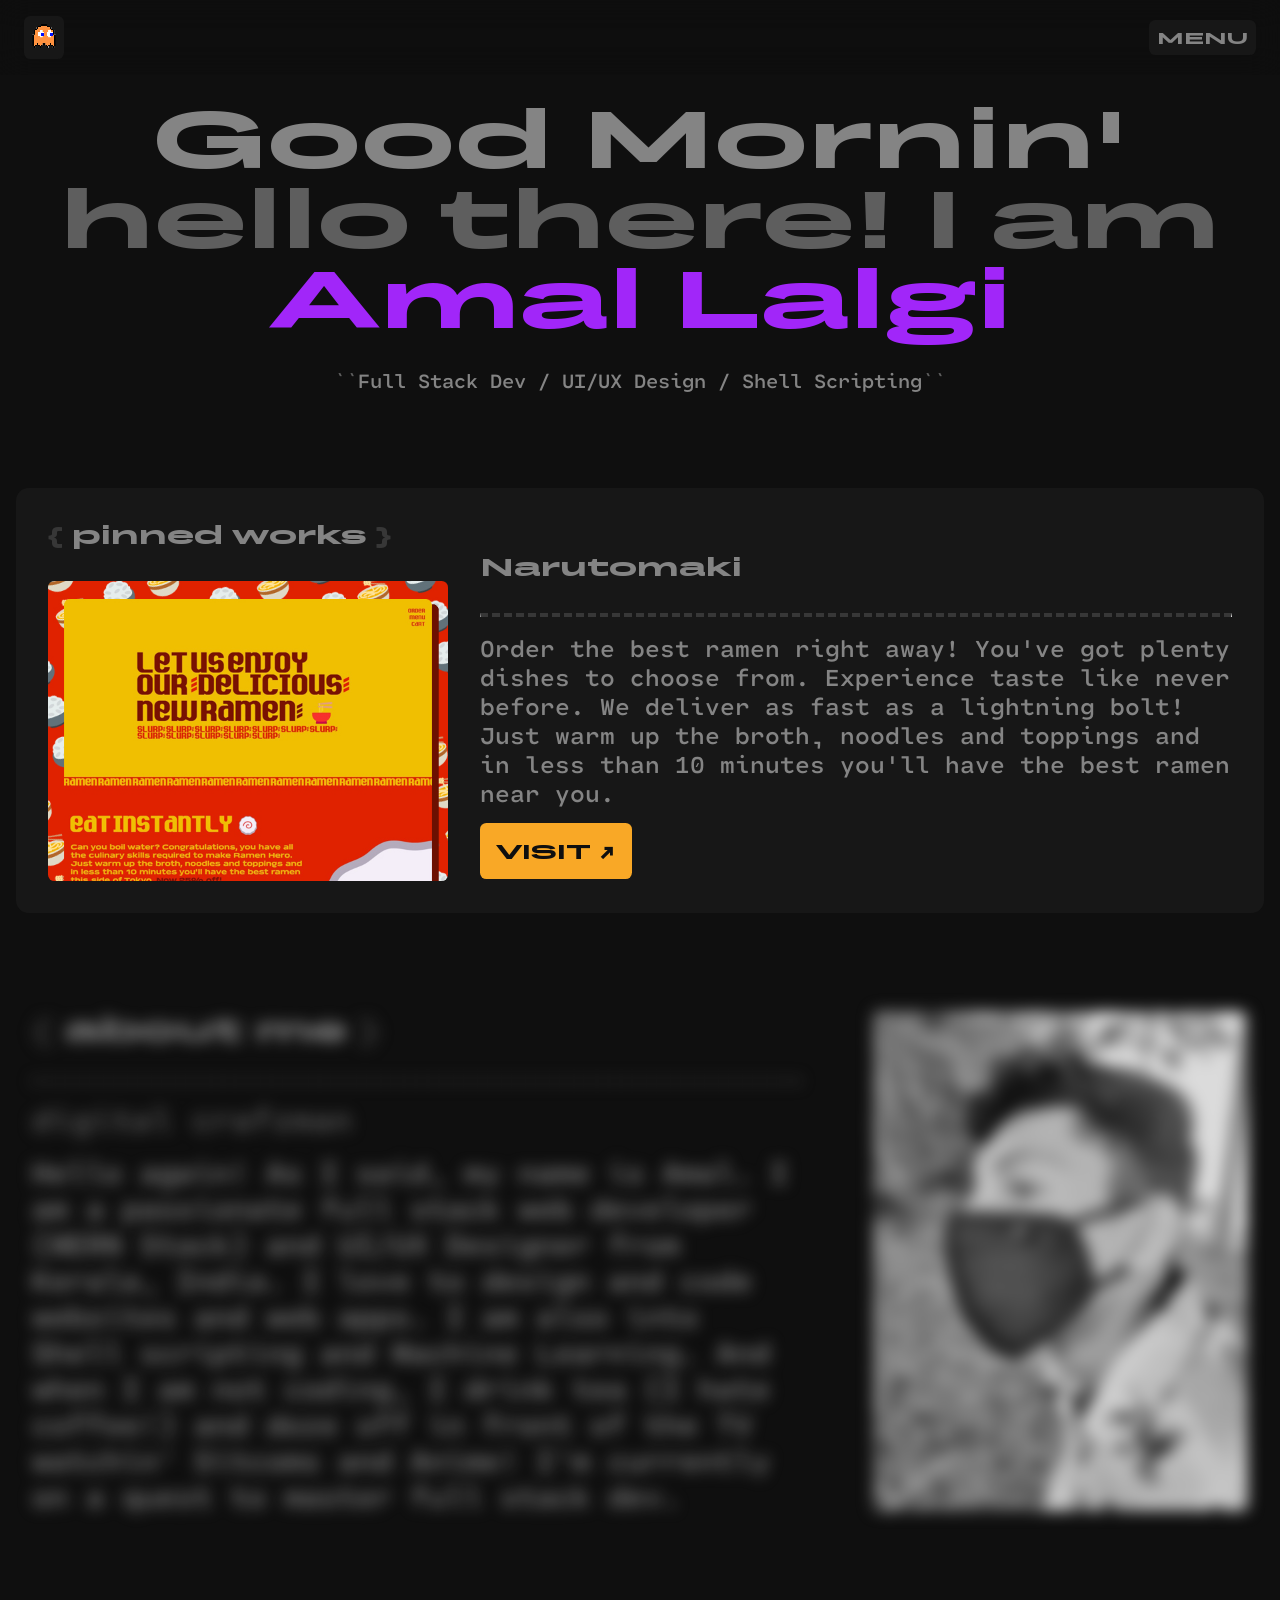
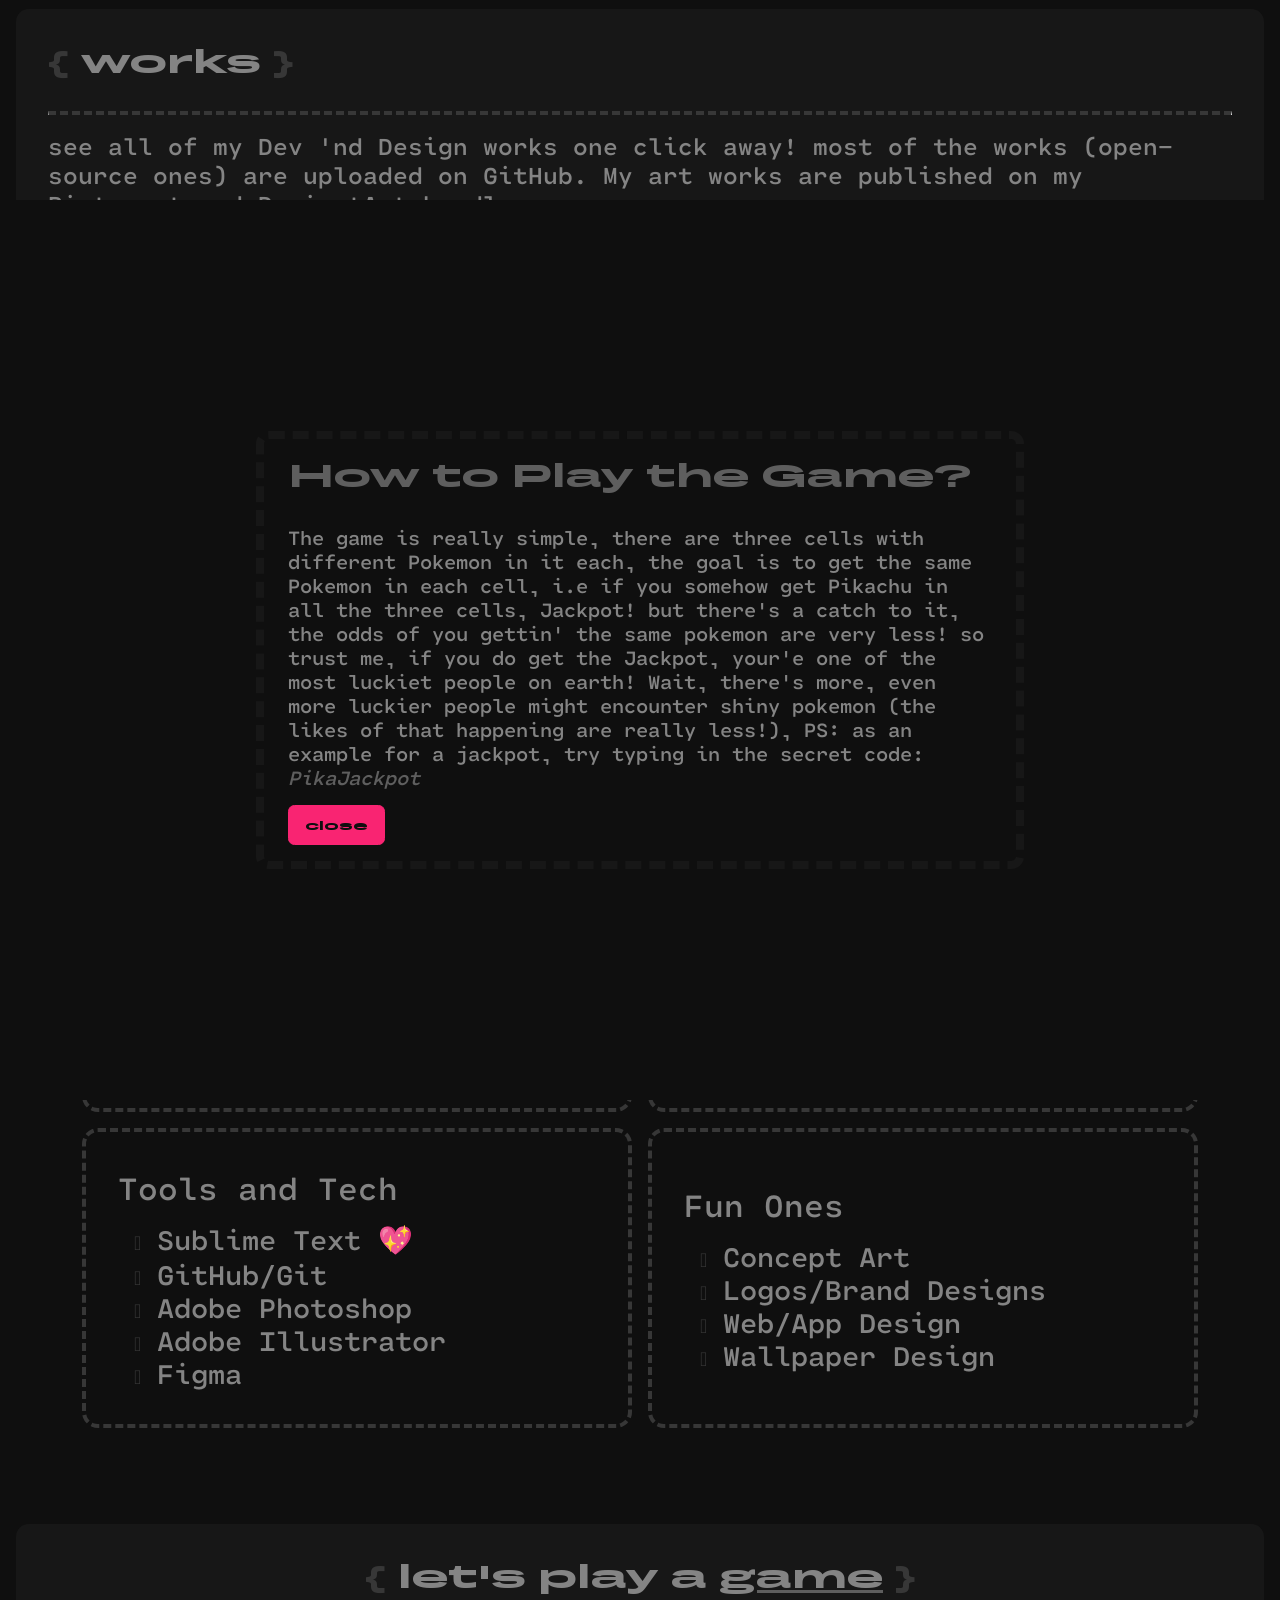
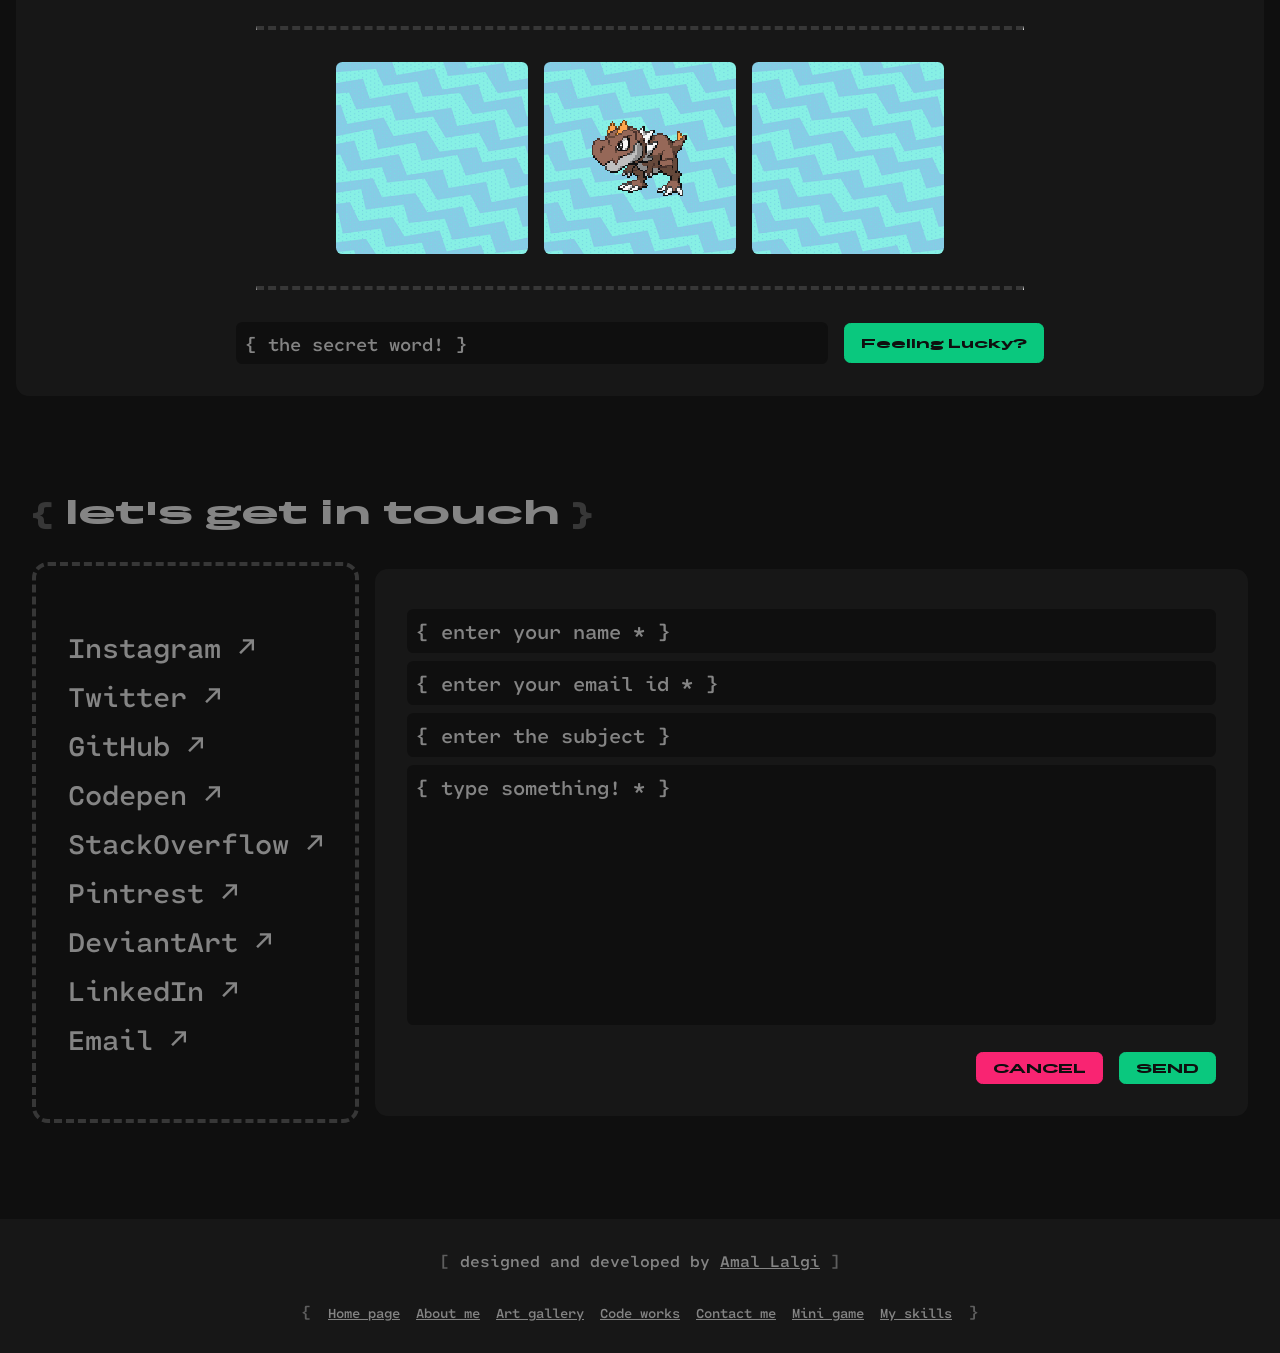
==== commit 9b974ee9: "Updated the Logo 🪐" ====
--- a/index.html
+++ b/index.html
@@ -4,7 +4,7 @@
 	<meta charset="UTF-8">
 	<meta name="viewport" content="width=device-width, initial-scale=1.0">
 	<title>Amal Lalgi</title>
-	<link rel="icon" href="assets/images/favicon/skude-y.png"/>
+	<link rel="icon" href="assets/images/favicon/logo-ml.png"/>
 	<link rel="stylesheet" href="styles/css/style.css">
 	<link rel="stylesheet" href="assets/fontawesome/css/all.min.css"/>
 	<script src="scripts/js/script.js" defer></script>
@@ -225,4 +225,4 @@
 </body>
 </html>
 
-<!-- the end 😁 -->+<!-- the end 😁 -->
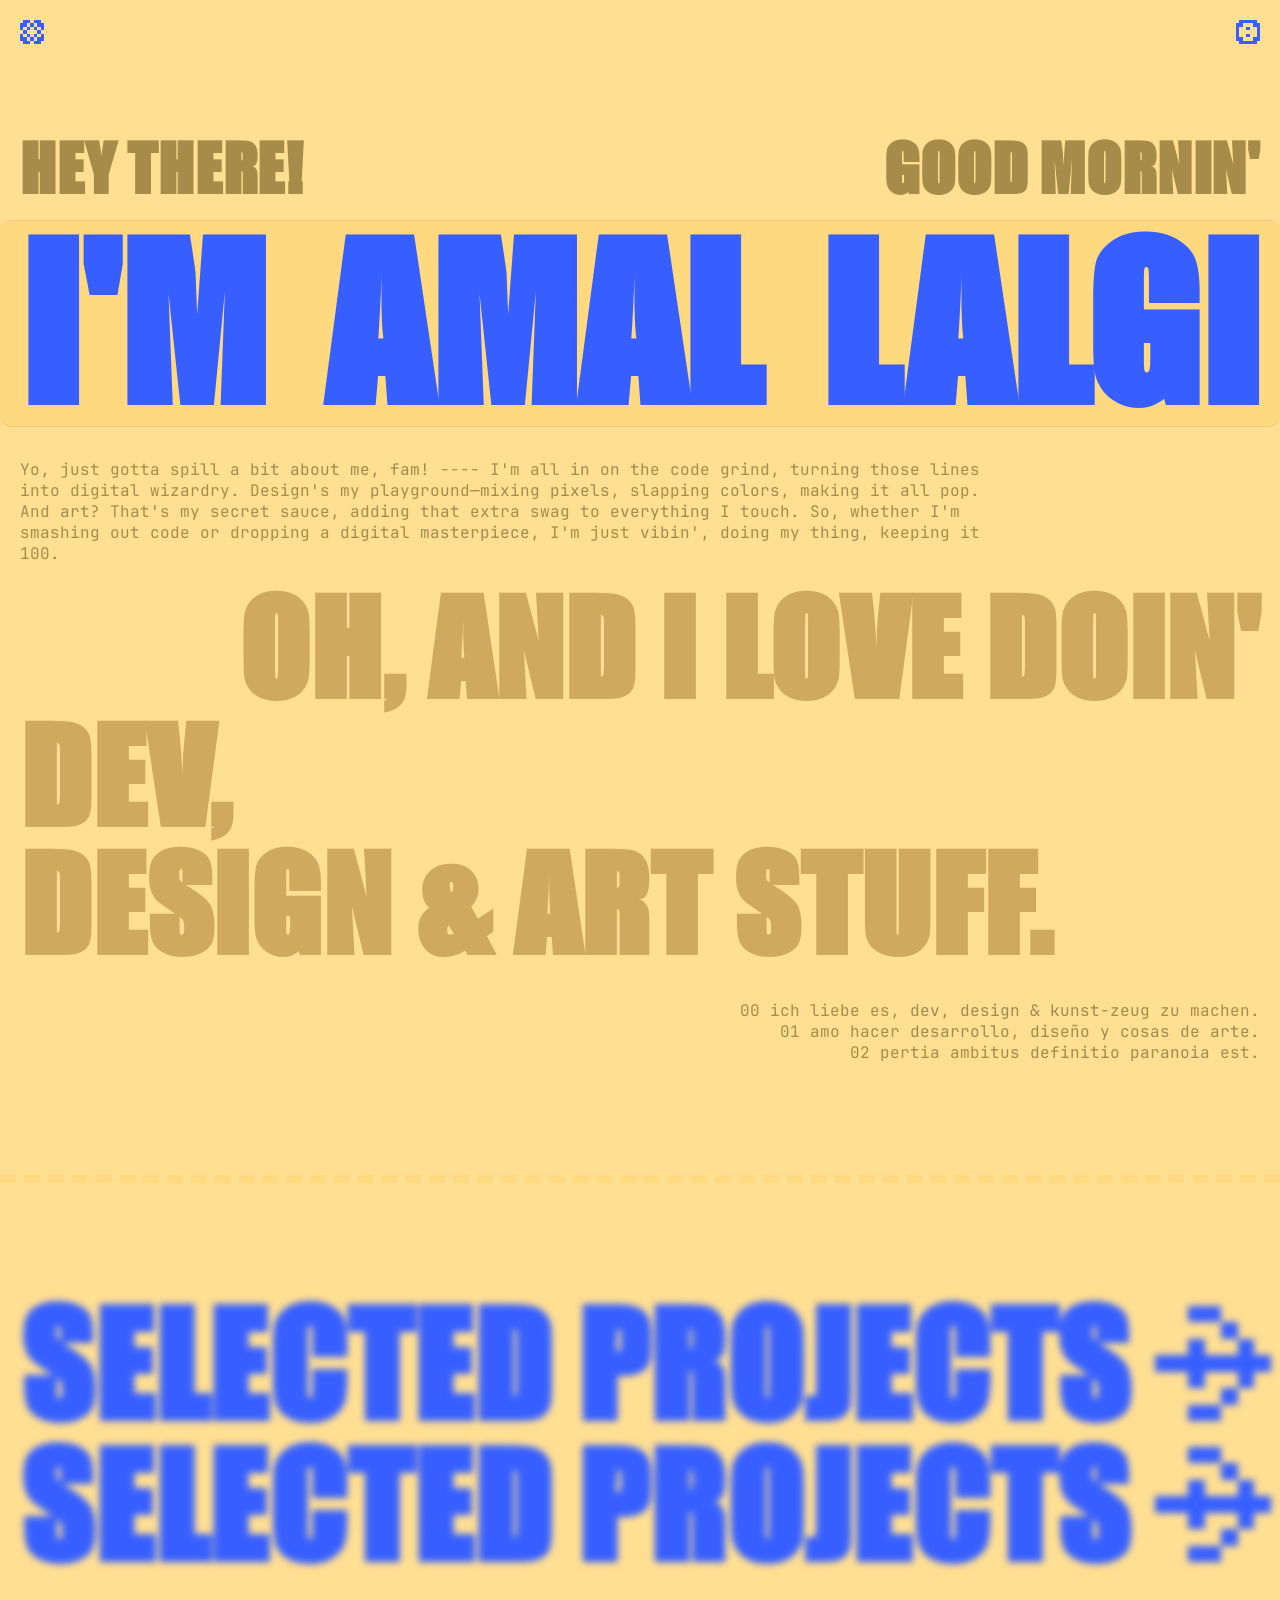
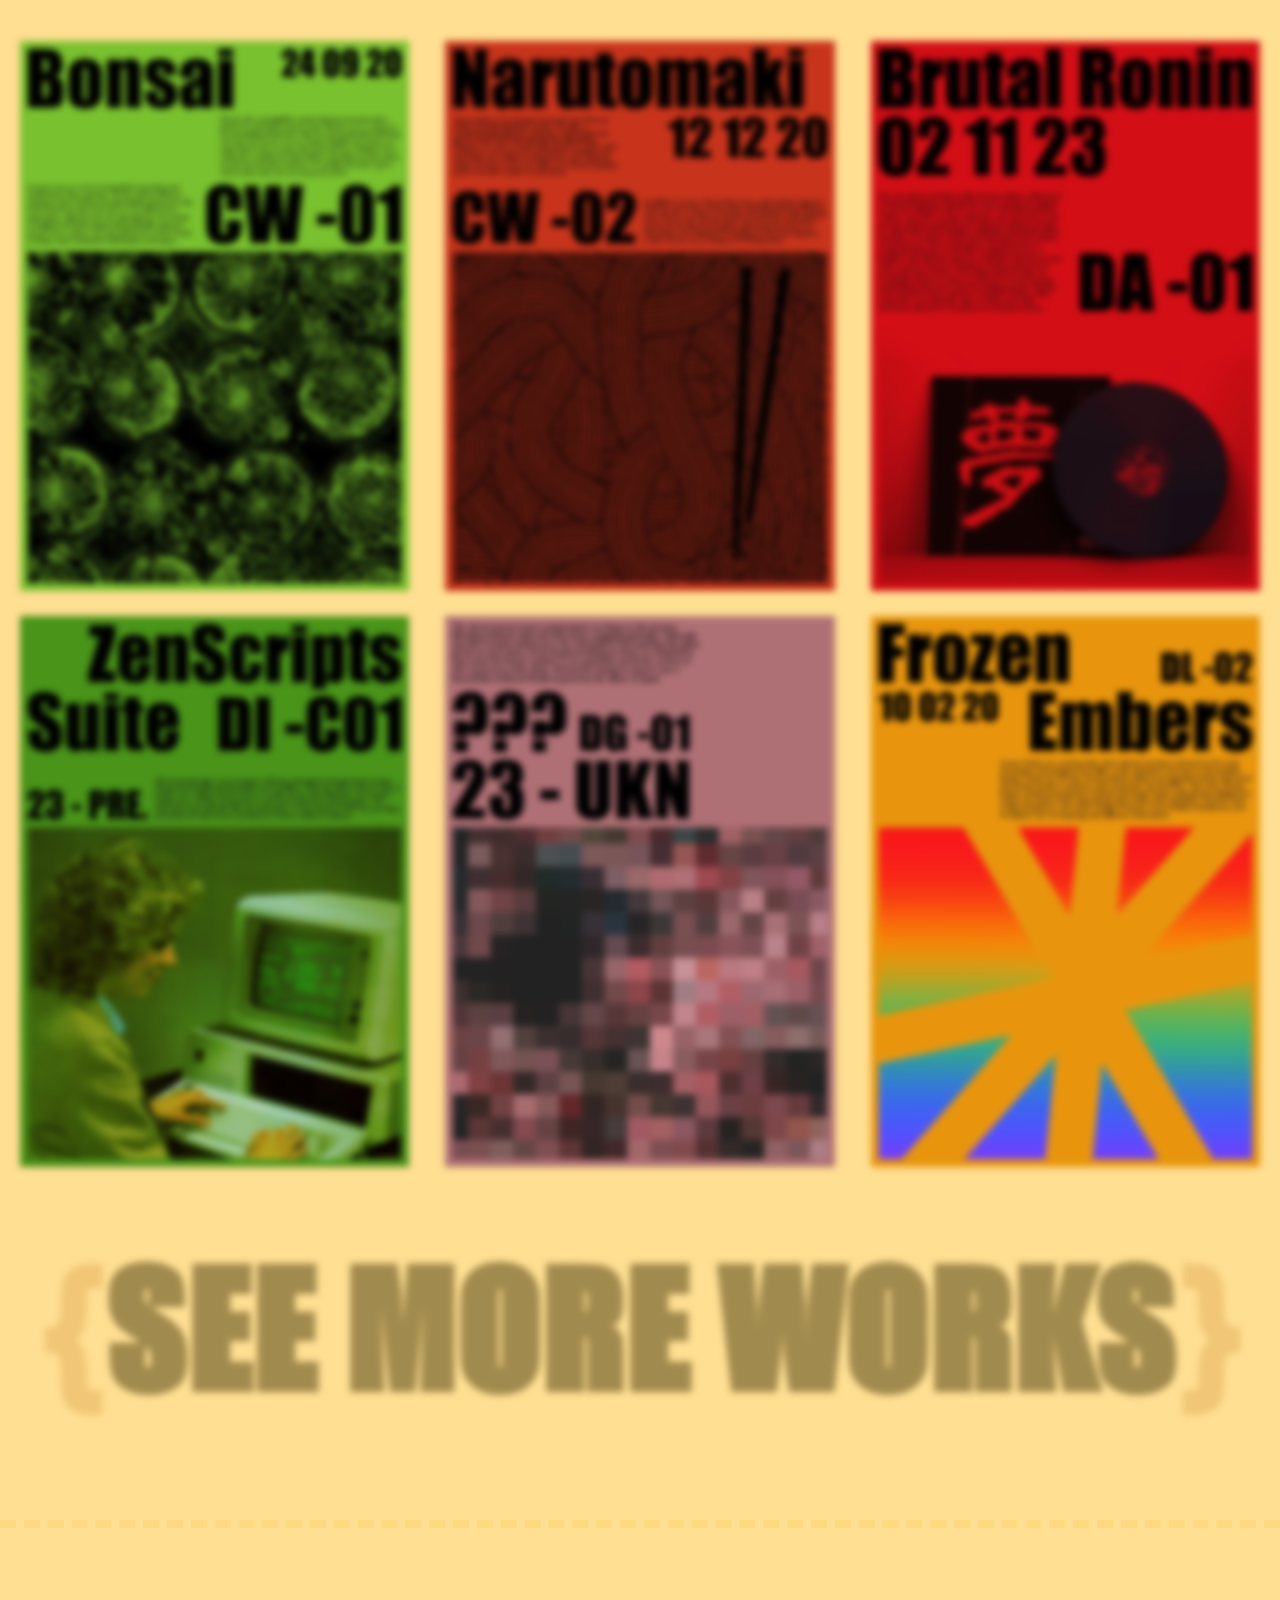
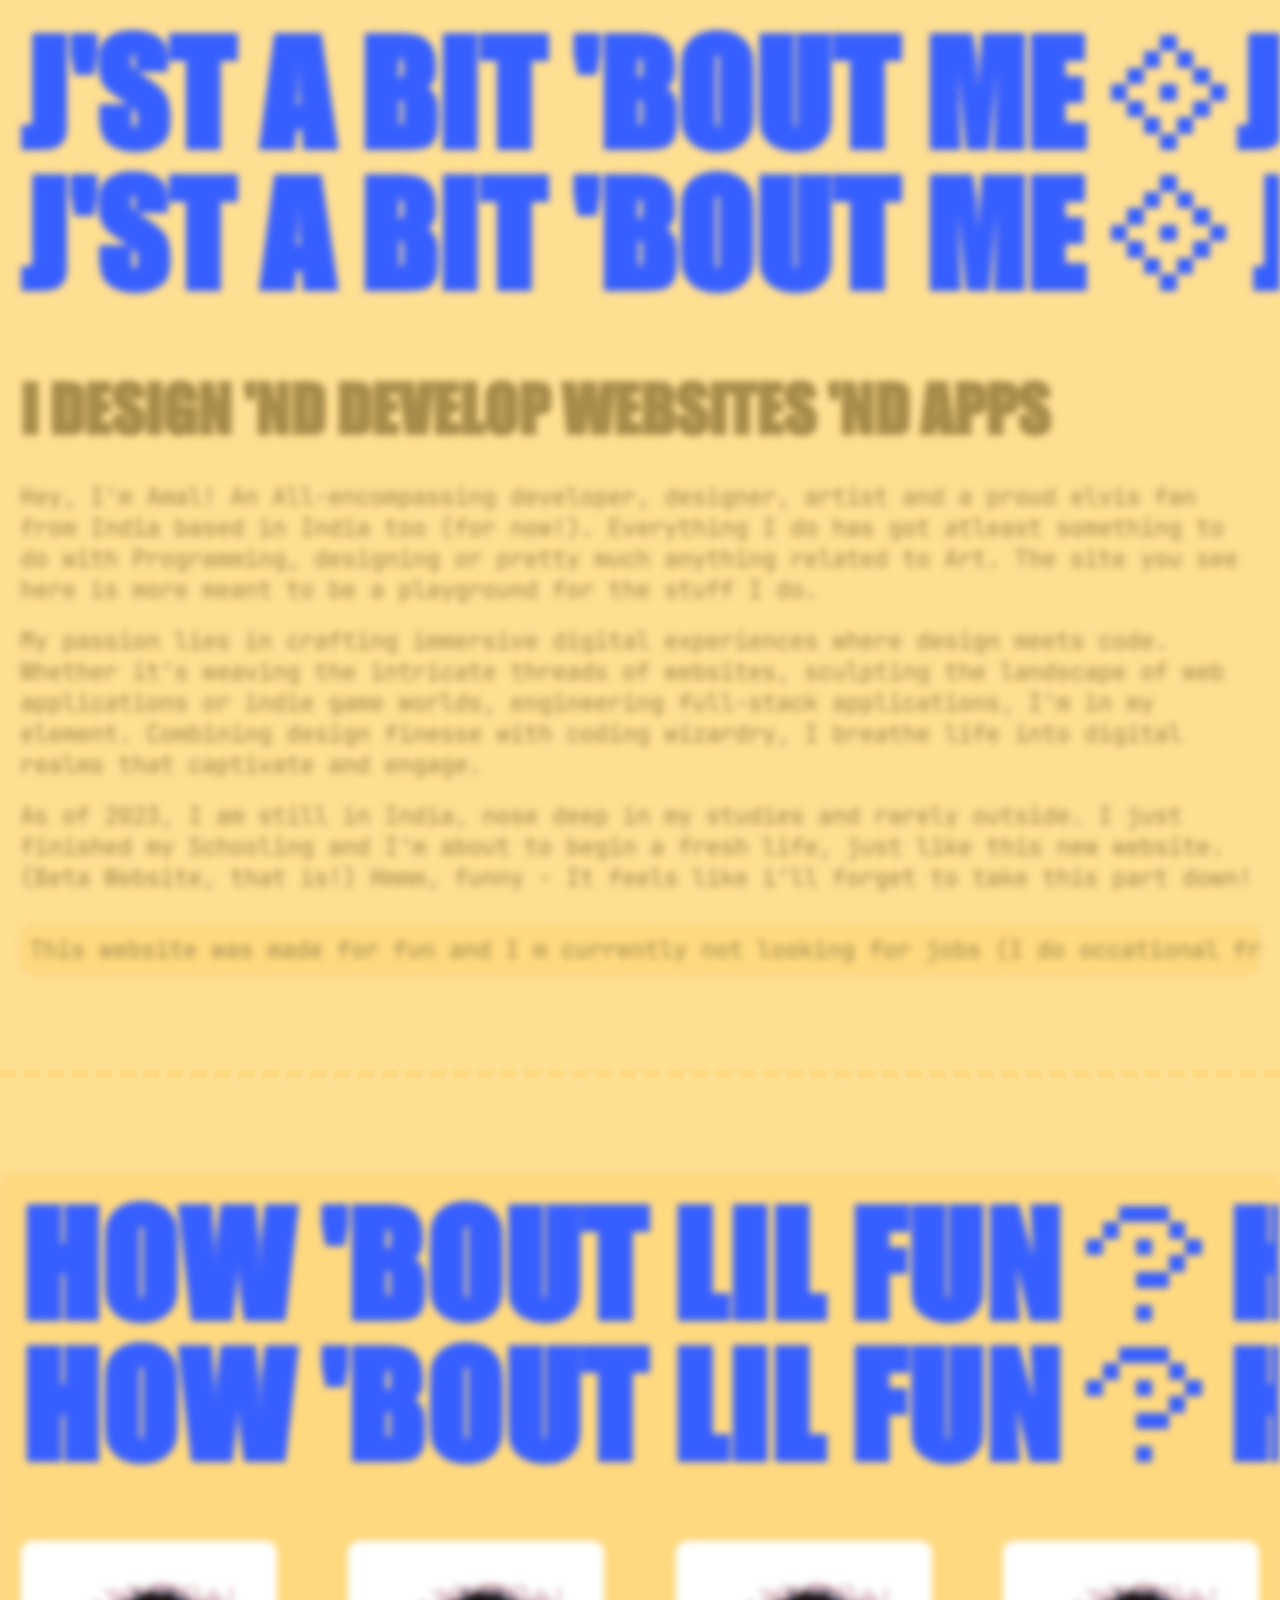
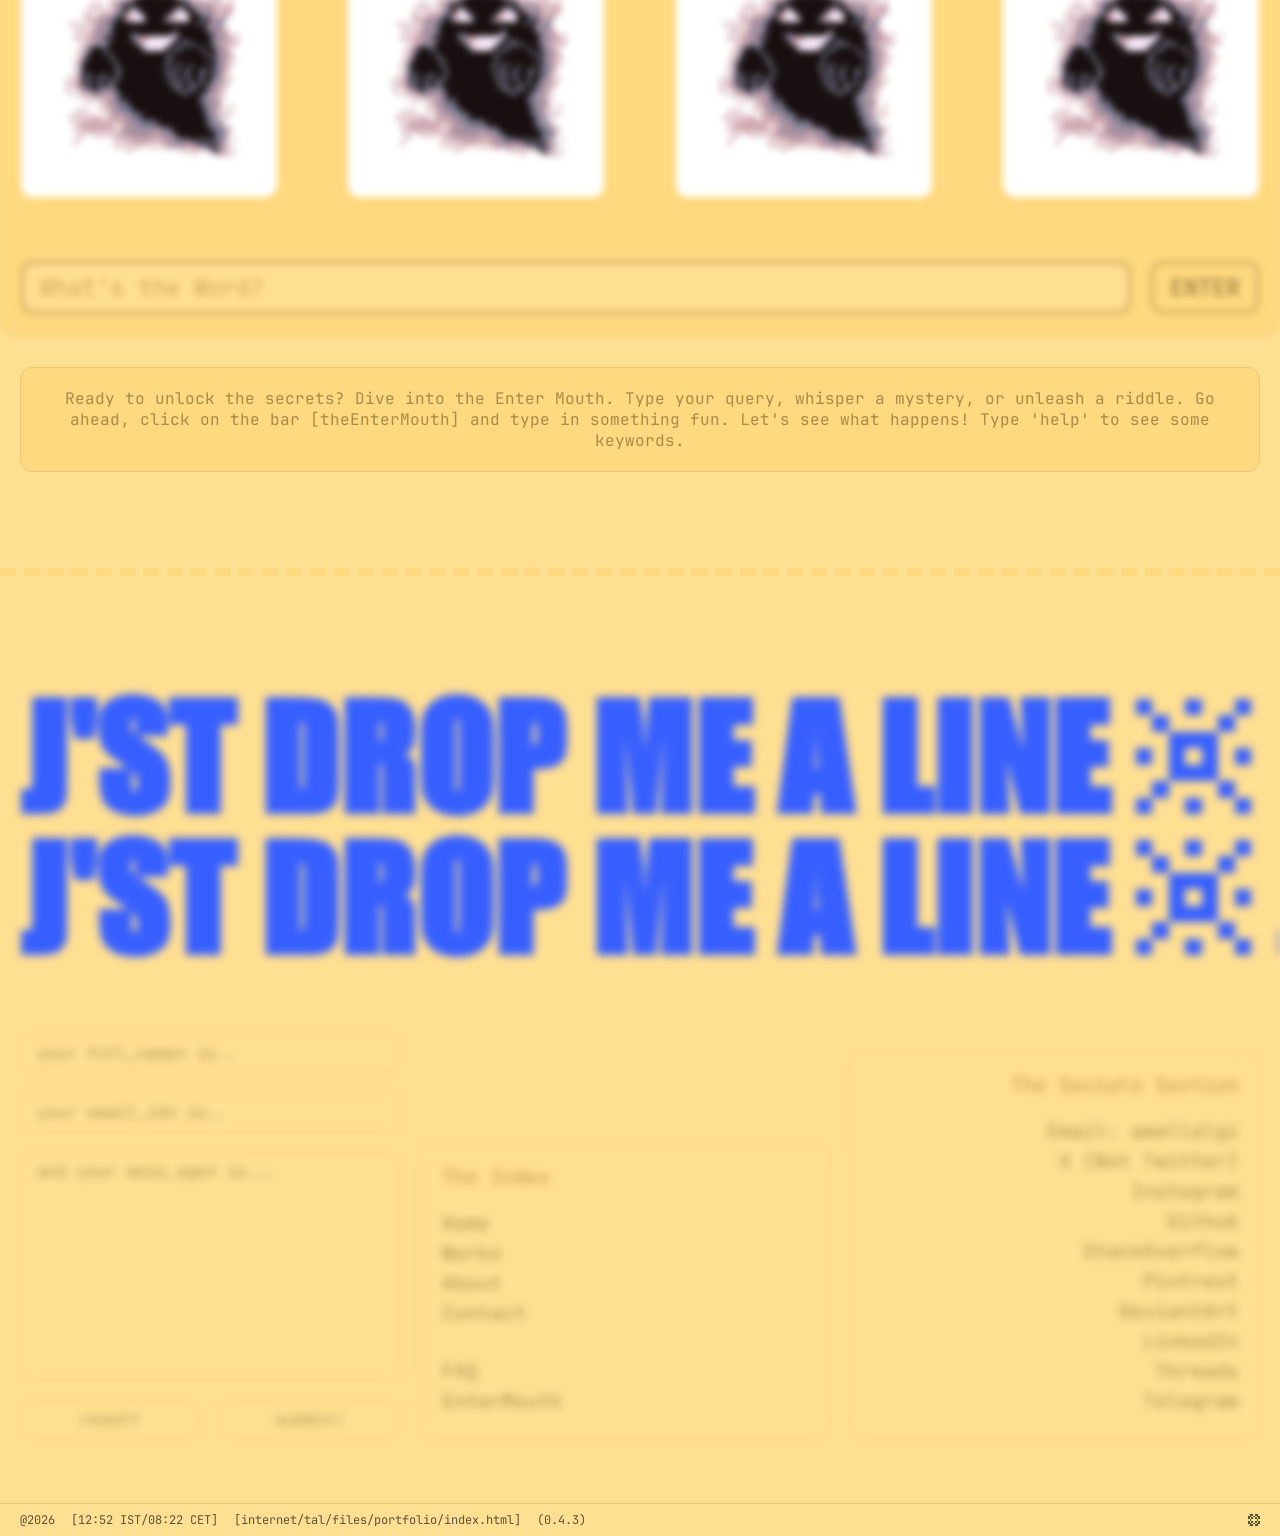
==== commit b10d0181: "init: setup index file" ====
--- a/index.html
+++ b/index.html
@@ -1,228 +1,251 @@
 <!DOCTYPE html>
-<html lang="en" data-theme = 'dark'>
+<html lang="en">
 <head>
 	<meta charset="UTF-8">
 	<meta name="viewport" content="width=device-width, initial-scale=1.0">
-	<title>Amal Lalgi</title>
-	<link rel="icon" href="assets/images/favicon/logo-ml.png"/>
-	<link rel="stylesheet" href="styles/css/style.css">
-	<link rel="stylesheet" href="assets/fontawesome/css/all.min.css"/>
-	<script src="scripts/js/script.js" defer></script>
+	<title>Amal Lalgi - Dev, Design & Fun</title>
+	<link rel="icon" href="assets/images/icons/logo-ml.png">
+	<link rel="stylesheet" href="styles/css/styles.css">
+	<script src="scripts/gsap/gsap.min.js" defer></script>
+	<script src="scripts/gsap/scrolltrigger.min.js" defer></script>
+	<script src="scripts/scripts.js" defer></script>
 </head>
-<body id="home-loc">
-	<!-- filters -->
-	<div class="retrofilter">
-		<img src="assets/images/filters/grain-(2).png">
+<body data-theme="dark" data-state='loading'>
+	<!-- Misc -->
+	<div id="home"></div>
+	<!-- Navigation -->
+	<nav class="nav_bar">
+		<div class="nav_cont">
+			<a href="index.html" class="nav_btn"><img class="nav_logo glyph" data-img='icon-s' src="assets/images/dependencies/red/icon-s.png" alt="logo"></a>
+			<div class="menu link menu_btn nav_btn"><img class="nav_ham_menu glyph" data-img='menu2' src="assets/images/dependencies/red/menu2.png" alt="menu"></div>
+		</div>
+	</nav>
+	<div class="nav_menu">
+		<div class="tools">
+			<div class="tool_link theme"><img class="glyph" data-img='moon2' src="assets/images/dependencies/red/moon2.png" alt=""></div>
+			<div class="tool_link aud-click-one egg"><img class="glyph" data-img='egg1' src="assets/images/dependencies/red/egg1.png" alt=""></div>
+			<div class="tool_link aud-click-one coin"><img class="glyph" data-img='coin' src="assets/images/dependencies/red/coin.png" alt=""></div>
+			<div class="tool_link aud-click-seven mute"><img class="glyph" data-img='music-1' src="assets/images/dependencies/red/music-1.png" alt=""></div>
+			<div class="tool_link aud-click-one question"><img class="glyph" data-img='question' src="assets/images/dependencies/red/question.png" alt=""></div>
+		</div>
+		<ul class="nav_links">
+			<li><a href="#home" class="home fun-link" data-animatedtxt="Home">Home</a></li>
+			<li><a href="#about" class="about fun-link" data-animatedtxt="About">About</a></li>
+			<li><a href="pages/" class="works fun-link" data-animatedtxt="Works">Works</a></li>
+			<li><a href="#contact" class="contact fun-link" data-animatedtxt="Contact">Contact</a></li>
+		</ul>
 	</div>
-	<!-- Preloader -->
-	<div class="preloader">
-		<div class="img"><img src="assets/images/preloader/mario-racing.gif" alt="mario is racing"></div>
-		<div class="text">we'll reach the destination in a moment!</div>
-	</div>
-	<!-- Navigation -->
-	<nav>
-		<div class="logo"><img src="assets/images/favicon/favicon.png" alt="logo"></div>
-		<ul class="Nav__Links">
-			<li><a href="#home-loc" class="home-loc">Home</a></li>
-			<li><a href="#about-loc" class="about-loc">About Me</a></li>
-			<li><a href="pages/works/index.html" target="blank" class="works-loc">My Works</a></li>
-			<li><a href="#contact-loc" class="contact-loc">Contact Me</a></li>
-			<div class="points">
-				🏆: <span class="trophies">0</span>
-				✨: <span class="shinies">0</span>
-			</div>
-		</ul>
-		<div class="burger">
-			<div class="menu">MENU</div>
-			<div class="close">CLOSE</div>
-		</div>
-	</nav>
-	<!-- Modal (Game) -->
-	<div class="gme__modal">
-		<div class="model__cont">
-			<h2>How to Play the Game?</h2>
-			<p>The game is really simple, there are three cells with different Pokemon in it each, the goal is to get the same Pokemon in each cell, i.e if you somehow get Pikachu in all the three cells, Jackpot! but there's a catch to it, the odds of you gettin' the same pokemon are very less! so trust me, if you do get the Jackpot, your'e one of the most luckiet people on earth! Wait, there's more, even more luckier people might encounter shiny pokemon (the likes of that happening are really less!), PS: as an example for a jackpot, try typing in the secret code: <span class="special__code">PikaJackpot</span></p>
-			<button id="close">close</button>
-		</div>
-	</div>
-	<!-- Main -->
-	<main>
-		<h1><span class="greeting">Gud Mornin'!</span> hello there! I am <span class="special" id="colorChange">Amal Lalgi</span></h1>
-		<h3>Full Stack Dev / UI/UX Design / Shell Scripting</h3>
-	</main>
-	<!-- pinned -->
-	<div class="pinned">
-		<h2 class="special__heading">pinned works</h2>
-		<div class="pinned__cont">
-			<img src="assets/images/cards/narutomaki-card.jpg" alt="online ramen shop">
-			<div class="desc">
-				<h2>Narutomaki</h2>
-				<hr class="hr--dashed">
-				<p>Order the best ramen right away! You've got plenty dishes to choose from. Experience taste like never before. We deliver as fast as a lightning bolt! Just warm up the broth, noodles and toppings and in less than 10 minutes you'll have the best ramen near you.</p>
-				<a id='realBtn' href="https://frozenembers.netlify.app" target="blank">VISIT ↗</a>
-			</div>
-		</div>
-	</div>
-	<!-- About -->
-	<div class="about" id="about-loc">
-		<div class="desc">
-			<h2 class="special__heading">about me</h2>
-			<hr class="hr--dashed">
-			<h3>digital crafzman</h3>
-			<p>Hello again! As I said, my name is Amal. I am a passionate full stack web developer (MERN Stack) and UI/UX Designer from Kerala, India. I love to design and code websites and web apps. I am also into Shell scripting and Machine Learning. And when I am not coding, I drink tea (I hate coffee!) and doze off in front of the TV watchin' Sitcoms and Anime! I'm currently on a quest to master full stack dev.</p>
-		</div>
-		<img src="assets/images/main/hero-(2).jpg" alt="Amal Lalgi">
-	</div>
-	<!-- Works -->
-	<div class="works" id="works-loc">
-		<h2 class="special__heading">works</h2>
-		<hr class="hr--dashed">
-		<p>see all of my Dev 'nd Design works one click away!  most of the works (open-source ones) are uploaded on  GitHub. My art works are published on my Pinterest and  DeviantArt handles.</p>
-		<a id='realBtn' href="pages/works/index.html">SEE MY WORKS ↗</a>
-	</div>
-	<!-- skills -->
-	<div class="skills" id="skills-loc">
-		<h2 class="special__heading">my skill sets</h2>
-		<!-- <hr class="hr--dashed"> -->
-		<div class="cont">
-			<div class="skillset skillset-1">
-				<h3>FrontEnd Dev & Design</h3>
-				<ul>
-					<li>HTML, Markdown</li>
-					<li>CSS, Sass(SCSS)</li>
-					<li>React.js</li>
-					<li>Tailwind css</li>
-				</ul>
-			</div>
-			<div class="skillset skillset-2">
-				<h3>BackEnd Dev</h3>
-				<ul>
-					<li>JavaScript (ES6+)</li>
-					<li>JQuery</li>
-					<li>Node.js, Express.js</li>
-					<li>Next.js</li>
-				</ul>
-			</div>
-			<div class="skillset skillset-3">
-				<h3>Scripting</h3>
-				<ul>
-					<li>Python</li>
-					<li>[ NumPy, SciPy ]</li>
-					<li>[ Pandas, Matplotlib ]</li>
-					<li>Bash/Zsh/Pwsh</li>
-				</ul>
-			</div>
-			<div class="skillset skillset-4">
-				<h3>Database Management</h3>
-				<ul>
-					<li>MySQL</li>
-					<li>MongoDB</li>
-					<li>PostgreSQL</li>
-					<li>GraphQL</li>
-				</ul>
-			</div>
-			<div class="skillset skillset-5">
-				<h3>Tools and Tech</h3>
-				<ul>
-					<li>Sublime Text 💖</li>
-					<li>GitHub/Git</li>
-					<li>Adobe Photoshop</li>
-					<li>Adobe Illustrator</li>
-					<li>Figma</li>
-				</ul>
-			</div>
-			<div class="skillset skillset-6">
-				<h3>Fun Ones</h3>
-				<ul>
-					<li>Concept Art</li>
-					<li>Logos/Brand Designs</li>
-					<li>Web/App Design</li>
-					<li>Wallpaper Design</li>
-				</ul>
-			</div>
-		</div>
-	</div>
-	<!-- game -->
-	<div class="game" id="game">
-		<h2 class="special__heading">let's play a <span class="game__modal__switch" onclick="gameModalToggle()">game</span></h2>
-		<hr class="hr--dashed">
-		<div class="cont">
-			<div class="cell cell-1" onclick="pokeClick()">
-				<img src="assets/images/sprites/pokemon-sprites/Base/Pokemon-(106).png" alt="">
-			</div>
-			<div class="cell cell-2" onclick="pokeClick()">
-				<img src="assets/images/sprites/pokemon-sprites/Base/Pokemon-(287).png" alt="">
-			</div>
-			<div class="cell cell-3" onclick="pokeClick()">
-				<img src="assets/images/sprites/pokemon-sprites/Base/Pokemon-(478).png" alt="">
-			</div>
-		</div>
-		<hr class="hr--dashed">
-		<div class="luck">
-			<input type="text" class="code" placeholder="{ the secret word! }">
-			<button id="realBtn" class="luckBtn">Feeling Lucky?</button>
-		</div>
-	</div>
-	<!-- contact -->
-	<div class="contact" id="contact-loc">
-		<h2 class="special__heading">let's get in touch</h2>
-		<div class="cont">
-			<div class="box social">
-				<a target="blank" href="https://instagram.com/_u/TheAmalLalgi">Instagram ↗</a>
-				<a target="blank" href="https://twitter.com/AmalLalgi">Twitter ↗</a>
-				<a target="blank" href="https://github.com/TheAmalLalgi">GitHub ↗</a>
-				<a target="blank" href="https://codepen.io/theamallalgi">Codepen ↗</a>
-				<a target="blank" href="https://stackoverflow.com/users/16938644/amal-lalgi">StackOverflow ↗</a>
-				<a target="blank" href="https://pintrest.com/_u/amallalgi">Pintrest ↗</a>
-				<a target="blank" href="https://www.deviantart.com/amallalgi">DeviantArt ↗</a>
-				<a target="blank" href="https://www.linkedin.com/in/amal-lalgi-8b193521a/">LinkedIn ↗</a>
-				<a target="blank" href="mailto:theamallalgi@gmail.com">Email ↗</a>
-			</div>
-			<div class="box form">
-				<form action="https://formsubmit.co/amallalgi2487@gmail.com" method="POST">
-					<input type="text" placeholder="{ enter your name * }" name='name' required>
-					<input type="text" placeholder="{ enter your email id * }" name='email' required>
-					<input type="text" placeholder="{ enter the subject }">
-					<input type="hidden" name="_next" value="https://theamallalgi.pages.dev/pages/mail/main.html">
-					<input type="hidden" name="_template" value="table">
-					<input type="hidden" name="_subject" value="New Mail From Website 🐦">
-					<input type="hidden" name="_autoresponse" value="Thank you for Contacting Me. I will make sure that I'll look into what you have to say when I'm free!">
-					<textarea name="message" id="msg" cols="30" rows="10" placeholder="{ type something! * }" required></textarea>
-					<div class="btns">
-						<button id="realBtn" onclick="document.querySelector('form').reset()">CANCEL</button>
-						<input id="realBtn" type="submit" value="SEND">
-					</div>
-				</form>
-			</div>
-		</div>
-	</div>
-	<!-- footer -->
-	<footer>
-		<h4>designed and developed by <a href="#">Amal Lalgi</a></h4>
-		<div class="footer__icons">
-			<a target="blank" href="https://github.com/TheAmalLalgi/TheAmalLalgi.github.io"><i class="fas fa-folder"></i></a>
-			<a target="blank" href="https://instagram.com/_u/TheAmalLalgi"><i class="fab fa-instagram"></i></a>
-			<a target="blank" href="https://twitter.com/AmalLalgi"><i class="fab fa-twitter"></i></a>
-			<a target="blank" href="https://www.linkedin.com/in/amal-lalgi-8b193521a/"><i class="fab fa-linkedin"></i></a>
-			<a target="blank" href="https://www.deviantart.com/amallalgi"><i class="fab fa-deviantart"></i></a>
-			<a target="blank" href="https://dribbble.com/TheAmalLalgi"><i class="fab fa-dribbble"></i></a>
-			<a target="blank" href="https://www.behance.net/amallalgi"><i class="fab fa-behance"></i></a>
-			<a target="blank" href="https://codepen.io/theamallalgi"><i class="fab fa-codepen"></i></a>
-			<a target="blank" href="https://github.com/TheAmalLalgi"><i class="fab fa-github-alt"></i></a>
-		</div>
-		<div class="footer__nav">
-			<ul>
-				<li><a href="#home-loc">Home page</a></li>
-				<li><a href="#about-loc">About me</a></li>
-				<li><a href="pages/works/index.html">Art gallery</a></li>
-				<li><a href="pages/works/index.html">Code works</a></li>
-				<li><a href="#contact-loc">Contact me</a></li>
-				<li><a href="#game">Mini game</a></li>
-				<li><a href="#skills-loc">My skills</a></li>
-			</ul>
+	<div class="ultimate-wrapper">
+		<!-- HERO SECTION 🪐 -->
+		<div class="section section-1 hero">
+			<div class="hero_title">
+				<div class="cont">
+					<h1 class="animated-txt-rm holiday-tags" data-animatedtxt="Hey there!">Hey there!</h1>
+					<h1 class="greeting">Good Evenin'</h1>
+				</div>
+				<div class="special_cont"><h1 class="special clr_changer aud-click-one">I'm Amal Lalgi</h1></div>
+				<div class="hero_desc left">
+					<p>Yo, just gotta spill <span class="animated-txt" data-animatedtxt="a bit about me, fam!">a bit about me, fam!</span> ---- I'm all in on the code grind, turning those lines into digital wizardry. Design's my playground—mixing <span class="animated-txt" data-animatedtxt="pixels">pixels</span>, slapping <span class="animated-txt" data-animatedtxt="colors">colors</span>, making it all pop. And <span class="animated-txt" data-animatedtxt="art">art</span>? That's my secret sauce, adding that extra swag to <span class="animated-txt" data-animatedtxt="everything">everything</span> I touch. So, whether I'm smashing out code or dropping a digital <span class="animated-txt" data-animatedtxt="masterpiece">masterpiece</span>, I'm just vibin', doing my thing, keeping it 100.</p>
+				</div>
+				<h1 class="skill">Oh, and I love doin' Dev,<br>Design & Art Stuff.</h1>
+				<div class="hero_desc right">
+					<p>00 ich liebe es, <span class="animated-txt" data-animatedtxt='dev, design & kunst-zeug'>dev, design & kunst-zeug</span> zu machen.</p>
+					<p>01 amo hacer <span class="animated-txt" data-animatedtxt='desarrollo, diseño y cosas de arte'>desarrollo, diseño y cosas de arte</span>.</p>
+					<p>02 pertia ambitus <span class="animated-txt" data-animatedtxt='definitio paranoia'>definitio paranoia</span> est.</p>
+				</div>
+			</div>
+		</div>
+		 <hr> <!-- The Divider -->
+		<!-- SELECTED WORKS 🪐 -->
+		<div class="section section-2 works" id="works">
+			<div class="title-wrapper">
+				<h1 class="works_title">Selected Projects <img data-img="arrow-alt-med" class="glyph" src="assets/images/dependencies/red/arrow-alt-med.png" alt=""> </h1>
+				<h1 class="works_title">Selected Projects <img data-img="arrow-alt-med" class="glyph" src="assets/images/dependencies/red/arrow-alt-med.png" alt=""> </h1>
+			</div>
+			<div class="title-wrapper">
+				<h1 class="works_title title2">Selected Projects <img data-img="arrow-alt-med" class="glyph" src="assets/images/dependencies/red/arrow-alt-med.png" alt=""> </h1>
+				<h1 class="works_title title2">Selected Projects <img data-img="arrow-alt-med" class="glyph" src="assets/images/dependencies/red/arrow-alt-med.png" alt=""> </h1>
+			</div>
+			<div class="cards">
+				<!-- CARD 1 -->
+				<div class="work_card work_card-1">
+					<div class="card">
+						<a href="#" target="blank"><img src="assets/images/boards/posters/bnsi.webp" alt="Bonsai"></a>
+					</div>
+				</div>
+				<!-- CARD 2 -->
+				<div class="work_card work_card-2">
+					<div class="card">
+						<a href="#" target="blank"><img src="assets/images/boards/posters/nrmki.webp" alt="Bonsai"></a>
+					</div>
+				</div>
+				<!-- CARD 3 -->
+				<div class="work_card work_card-3">
+					<div class="card">
+						<a href="pages/playlists/" target="blank"><img src="assets/images/boards/posters/brn.webp" alt="Brutal Ronin"></a>
+					</div>
+				</div>
+				<!-- CARD 4 -->
+				<div class="work_card work_card-4">
+					<div class="card">
+						<a href="pages/pyimg/" target="blank"><img src="assets/images/boards/posters/zscr.webp" alt="PyIMG"></a>
+					</div>
+				</div>
+				<!-- CARD 5 -->
+				<div class="work_card work_card-5">
+					<div class="card">
+						<a href="#" target="blank"><img src="assets/images/boards/posters/tbbt.webp" alt="The broken blade saga"></a>
+					</div>
+				</div>
+				<!-- CARD 6 -->
+				<div class="work_card work_card-6">
+					<div class="card">
+						<a href="#" target="blank"><img src="assets/images/boards/posters/frem.webp" alt="Frozen Embers"></a>
+					</div>
+				</div>
+			</div>
+			<div class="more"><h2><a href="assets/pages/">See More Works</a></h2></div>
+		</div>
+		<hr> <!-- The Divider -->
+		<!-- ABOUT ME 🪐 -->
+		<div class="section section-4 about" id="about">
+			<div class="title-wrapper">
+				<h1 class="about_title">J'st a Bit 'bout me <img data-img="coin" src="assets/images/dependencies/red/coin.png" alt="" class="glyph"></h1>
+				<h1 class="about_title">J'st a Bit 'bout me <img data-img="coin" src="assets/images/dependencies/red/coin.png" alt="" class="glyph"></h1>
+			</div>
+			<div class="title-wrapper">
+				<h1 class="about_title title2">J'st a Bit 'bout me <img data-img="coin" src="assets/images/dependencies/red/coin.png" alt="" class="glyph"></h1>
+				<h1 class="about_title title2">J'st a Bit 'bout me <img data-img="coin" src="assets/images/dependencies/red/coin.png" alt="" class="glyph"></h1>
+			</div>		
+			<div class="about_paras">
+				<div class="text_cont">
+					<div class="main-desc">
+						<p class="animated-txt-rm" data-animatedtxt="I Design 'nd Develop Websites 'nd Apps">I Design 'nd Develop Websites 'nd Apps</p>
+					</div>
+					<div class="left">
+						<p class="para para-1">Hey, I'm Amal! An All-encompassing developer, designer, artist and a proud elvis fan from India based in India too (for now!). Everything I do has got atleast something to do with Programming, designing or pretty much anything related to Art. The site you see here is more meant to be a playground for the stuff I do.</p>
+						<p class="para para-2">My passion lies in crafting immersive digital experiences where design meets code. Whether it's weaving the intricate threads of websites, sculpting the landscape of web applications or indie game worlds, engineering full-stack applications, I'm in my element. Combining design finesse with coding wizardry, I breathe life into digital realms that captivate and engage.</p>
+						<p class="para para-3">As of 2023, I am still in India, nose deep in my studies and rarely outside. I just finished my Schooling and I'm about to begin a fresh life, just like this new website. (Beta Website, that is!) Hmmm, funny - It feels like i'll forget to take this part down!</p>
+					</div>
+					<div class="right title-wrapper">
+						<!-- featured in places -->
+						<p class="news">This website was made for fun and I m currently not looking for jobs (I do occational freelancing though!) * Just email me or reach out to me on my socials, we'll figure it out! * </p>
+						<p class="news">This website was made for fun and I m currently not looking for jobs (I do occational freelancing though!) * Just email me or reach out to me on my socials, we'll figure it out! * </p>
+					</div>
+				</div>
+			</div>
+		</div>
+		<hr> <!-- The Divider -->
+		<!-- FUN 🪐 -->
+		<div class="section section-3 entermouth" id="entermouth">
+			<div class="title-wrapper">
+				<h1 class="entermouth_title">How 'bout lil fun <img data-img="question" class="glyph" src="assets/images/dependencies/red/question.png" alt=""></h1>
+				<h1 class="entermouth_title">How 'bout lil fun <img data-img="question" class="glyph" src="assets/images/dependencies/red/question.png" alt=""></h1>
+			</div>
+			<div class="title-wrapper">
+				<h1 class="entermouth_title title2">How 'bout lil fun <img data-img="question" class="glyph" src="assets/images/dependencies/red/question.png" alt=""></h1>
+				<h1 class="entermouth_title title2">How 'bout lil fun <img data-img="question" class="glyph" src="assets/images/dependencies/red/question.png" alt=""></h1>
+			</div>	
+			<div class="poke_counter">
+				<div class="pokeClick poke_img poke_img-1 aud-click-two"><img src="assets/images/sprites/ghost.png" alt="pokemon"></div>
+				<div class="pokeClick poke_img poke_img-2 aud-click-two"><img src="assets/images/sprites/ghost.png" alt="pokemon"></div>
+				<div class="pokeClick poke_img poke_img-3 aud-click-two"><img src="assets/images/sprites/ghost.png" alt="pokemon"></div>
+				<div class="pokeClick poke_img poke_img-4 aud-click-two"><img src="assets/images/sprites/ghost.png" alt="pokemon"></div>
+			</div>
+			<form class="fun" onsubmit="submitForm(event)">
+				<input type="text" class="enterMouthArea" autocomplete="off" id="The Entermouth" name="theentermouth" placeholder="What's the Word?" autocomplete="fun stuff">
+				<input type="submit" value="Enter" class="enterMouthBtn aud-click-one">
+			</form>
+		</div>
+		<div class="fun_desc output-tab">
+			<p>Ready to unlock the secrets? Dive into the Enter Mouth. Type your query, whisper a mystery, or unleash a riddle. Go ahead, click on the bar [theEnterMouth] and type in something fun. Let's see what happens! Type 'help' to see some keywords.</p>
+		</div>
+		<hr> <!-- The Divider -->
+		<!-- RANDOM SECTION 🪐 -->
+		<div class="random">
+			<h1 class="message">Be on the <span class="special">Right</span><br>Side of History</h1>
+			<img src="assets/images/boards/backdrops/blue.png" class="copy_btn random_backdrop" onclick="musicFive.play();" data-copy="Bird is the Word!" alt="colored backdrop">
+		</div>
+		<!-- <hr> The Divider -->
+		<!-- CONTACT ME 🪐 -->
+		<div class="section section-6 contact" id="contact">
+			<div class="contact_cont">
+				<div class="title-wrapper">
+					<h1 class="contact_title">J'st Drop Me a Line <img data-img="sun" src="assets/images/dependencies/red/sun.png" alt="" class="glyph"></h1>
+					<h1 class="contact_title">J'st Drop Me a Line <img data-img="sun" src="assets/images/dependencies/red/sun.png" alt="" class="glyph"></h1>
+					<h1 class="contact_title">J'st Drop Me a Line <img data-img="sun" src="assets/images/dependencies/red/sun.png" alt="" class="glyph"></h1>
+				</div>
+				<div class="title-wrapper">
+					<h1 class="contact_title title2">J'st Drop Me a Line <img data-img="sun" src="assets/images/dependencies/red/sun.png" alt="" class="glyph"></h1>
+					<h1 class="contact_title title2">J'st Drop Me a Line <img data-img="sun" src="assets/images/dependencies/red/sun.png" alt="" class="glyph"></h1>
+				</div>
+				<div class="cards">
+					<div class="card card-1">
+						<div class="link_cont-1 link_cont">
+							<div class="form links links-0">
+								<form action="https://formsubmit.co/amallalgi2487@gmail.com" method="POST">
+									<!-- Form Submit -->
+									<input type="hidden" name="_next" value="https://theamallalgi.pages.dev/pages/messages/thanks/">
+									<input type="hidden" name="_captcha" value="false">
+									<input type="hidden" name="_subject" value="Mail from Portfolio 🐦">
+									<input type="hidden" name="_cc" value="theamallalgi@gmail.com">
+									<input type="hidden" name="_template" value="box">
+									<input type="text" name="name" required placeholder="your full_name* is..">
+									<input type="email" name="email" required placeholder="your email_id* is..">
+									<textarea required name="message" id="content" cols="30" rows="10" placeholder="and your mess_age* is..."></textarea>
+									<div class="btns">
+										<button class="cancel aud-click-four">reset?</button>
+										<button type="submit" class="submit aud-click-five">submit!</button>
+									</div>
+								</form>
+							</div>
+							<div class="index links links-1">
+								<h2 class="label">The Index</h2>
+								<ul>
+									<li><a href="#home">Home</a></li>
+									<li><a href="assets/pages/">Works</a></li>
+									<li><a href="#about">About</a></li>
+									<li><a href="#contact">Contact</a></li>
+								</ul>
+								<ul>
+									<li><a href="#">FAQ</a></li>
+									<li><a href="#entermouth">EnterMouth</a></li>
+								</ul>
+							</div>
+							<div class="social links links-2">
+								<h2 class="label">The Socials Section</h2>
+								<ul>
+									<li><a class="fun-link" data-animatedtxt="Email: amallalgi" href="mailto:theamallalgi@gmail.com">Email: amallalgi</a></li>
+									<li><a class="fun-link" target="blank" data-animatedtxt="X (Not Twitter)" href="https://twitter.com/amallalgi">X (Not Twitter)</a></li>
+									<li><a class="fun-link" target="blank" data-animatedtxt="Instagram" href="https://instagram.com/_u/theamallalgi">Instagram</a></li>
+									<li><a class="fun-link" target="blank" data-animatedtxt="Github" href="https://github.com/theamallalgi">Github</a></li>
+									<li><a class="fun-link" target="blank" data-animatedtxt="StackOverflow" href="https://stackoverflow.com/users/16938644/amal-lalgi">StackOverflow</a></li>
+									<li><a class="fun-link" target="blank" data-animatedtxt="Pintrest" href="https://pintrest.com/_u/amallalgi">Pintrest</a></li>
+									<li><a class="fun-link" target="blank" data-animatedtxt="DeviantArt" href="https://www.deviantart.com/amallalgi">DeviantArt</a></li>
+									<li><a class="fun-link" target="blank" data-animatedtxt="LinkedIn" href="https://linkedin.com/in/amallalgi">LinkedIn</a></li>
+									<li><a class="fun-link" target="blank" data-animatedtxt="Threads" href="https://www.threads.net/@theamallalgi">Threads</a></li>
+									<li><a class="fun-link" target="blank" data-animatedtxt="Telegram" href="https://t.me/theamallalgi">Telegram</a></li>
+								</ul>
+							</div>
+						</div>
+						<div class="link_cont-2 link_cont"></div>
+					</div>
+				</div>
+			</div>	
+		</div>
+	</div>	
+	<!-- FOOTER 🪐 -->
+	<footer class="music_player">
+		<div class="left">
+			<p class="year">@2023</p>
+			<p class="time">[00:00 IST/00:00 CET]</p>
+			<p class="location">[internet/tal/files/portfolio/index.html]</p>
+			<p class="version">(0.4.3)</p>
+		</div>	
+		<div class="right">
+			<p class="music"></p>
+			<img src="assets/images/dependencies/white/icon-s.png" alt="Logo" class="logo">
 		</div>
 	</footer>
 </body>
-</html>
-
-<!-- the end 😁 -->
+</html>
--- a/styles/css/styles.css
+++ b/styles/css/styles.css
@@ -0,0 +1 @@
+﻿:root{--blk: #0f0f0f;--wht: #ffffdf;--prpl: #a126f9;--gry: #5e5e5e;--grn: #0ac87e;--red: #f71a1a;--blu: #375fff;--ylw: #ff9900;--cyn: #00cdb9;--blks: #171717;--grys: #848484;--grns: #0bee96;--reds: #f71a1a;--blus: #46c1f9;--ylws: #ffba26;--cyns: #26feff;--trnsp-bg-blk: #0f0f0f80;--c1: rgb(95, 95, 95);--c2: rgb(65, 65, 65);--c3: rgb(45, 45, 45)}:root{--acc: var(--red);--bgc: var(--blk);--fgc: var(--wht);--bgsc: var(--blks);--fgsc: var(--grys);--fg1: var(--c1);--fg2: var(--c2);--fg3: var(--c3);--scroll-padding: 2rem;--crs-loc: url("../../assets/images/dependencies/red/arrow-bg.png")}[data-theme=dark]{--bgc: var(--blk);--fgc: var(--wht);--bgsc: var(--blks);--fgsc: var(--grys);--fg1: var(--c1);--fg2: var(--c2);--fg3: var(--c3);--accordion: #818181;--shdw: rgba(0, 0, 0, 0.9)}[data-theme=light]{--bgc: #ffdf92;--fgc: #181818;--bgsc: #ffd97f;--fgsc: #a18a4d;--fg1: rgb(167 139 73);--fg2: rgb(207 169 95);--fg3: rgb(241 198 118);--accordion: #7f7260;--shdw: #392f199e}[data-theme=paranoid]{--oxford-blue: #051E31ff;--plum-web: #DB9CE1ff;--federal-blue: #07155Aff;--rich-black: #06141Fff;--russian-violet: #362752ff;--amaranth-purple: #9A1542ff;--flame: #D06C3Fff;--yale-blue: #06396Aff;--persian-blue: #1831D1ff;--bgc: var(--rich-black);--fgc: var(--plum-web);--bgsc: var(--oxford-blue);--fgsc: var(--flame);--fg1: var(--amaranth-purple);--fg2: var(--amaranth-purple);--fg3: var(--russian-violet);--accordion: var(--fgc);--shdw: #02070a}@font-face{font-family:"Jetbrains Mono Font";src:local("Jetbrains Mono"),url("../../assets/fonts/jbmonov.ttf")}@font-face{font-family:"Impact Font";src:local("Impact"),url("../../assets/fonts/impact.ttf")}*,*::after,*::before{padding:0;margin:0;box-sizing:border-box;-webkit-tap-highlight-color:rgba(0,0,0,0)}*:focus,*::after:focus,*::before:focus{-webkit-tap-highlight-color:rgba(0,0,0,0)}::before,::after{color:var(--fg3)}::selection{background-color:var(--acc);color:var(--bgc)}::placeholder{color:var(--fg2)}::-webkit-scrollbar{display:none}:root{scroll-behavior:smooth;color-scheme:dark light}body{background-color:var(--bgc);color:var(--fgc);font-family:"Jetbrains Mono Font",monospace;max-width:100%;overflow:hidden;filter:blur(0.55rem);pointer-events:none;transition:filter 500ms ease-in}[data-state=loaded]{filter:none}img{user-drag:none;user-select:none;-moz-user-select:none;-webkit-user-drag:none;-webkit-user-select:none;-ms-user-select:none;max-width:100%}hr{border:none;border-top:.5rem dashed var(--bgsc);margin-block:2rem}@media(min-width: 1024px){hr{margin-block:5rem}}p.quote{color:var(--fgsc);font-family:"Jetbrains Mono Font",monospace;font-size:1rem}p.quote::before{content:'"';margin-right:1rem}p.quote::after{content:'"';margin-left:1rem}.section{padding:1rem 1.25rem;width:100%;overflow-x:hidden}.section .title-wrapper{white-space:nowrap}.clr_changer{cursor:pointer;user-drag:none;user-select:none}.preloader{width:100%;height:100dvh;background-color:rgba(0,0,0,0);display:flex;flex-direction:column;justify-content:end;align-items:end;z-index:999;padding:1rem 1.25rem;position:fixed;top:0;left:0;filter:blur(0.55rem);transition:opacity 300ms ease-in}.preloader p.yoka{font-size:2rem;color:var(--bgc);user-select:none;user-drag:none;font-weight:bold;font-family:"Impact Font",sans-serif;line-height:1;text-align:right;text-transform:uppercase}@media(min-width: 375px){.preloader p.yoka{font-size:2.5rem}}@media(min-width: 425px){.preloader p.yoka{font-size:2.75rem}}@media(min-width: 768px){.preloader p.yoka{font-size:5rem}}@media(min-width: 1024px){.preloader p.yoka{font-size:8rem}}.preloader[data-loaded=true]{filter:blur(0)}div#tooltip{z-index:999;position:fixed;bottom:0;margin:1rem;border-radius:.75rem;font-size:.85rem;padding:.5rem 1rem;border:.5px solid var(--fg3);background-color:var(--bgsc);color:var(--acc);font-weight:bold;opacity:0;transition:opacity 300ms ease-in-out,transform .3s ease-in-out;transform-origin:bottom center;box-shadow:0px 4px 10px var(--shdw)}.copy_btn,.pokeClick{cursor:pointer}.efx{position:fixed;top:0;left:0;width:100%;height:100vh;background:linear-gradient(to bottom, rgba(0, 0, 0, 0) 0%, rgba(0, 0, 0, 0) 8%, rgba(0, 0, 0, 0) 92%, rgb(0, 0, 0) 100%);z-index:777;pointer-events:none}@keyframes marquee-tl{from{transform:translateX(0%)}to{transform:translateX(-110%)}}@keyframes marquee-tr{from{transform:translateX(-100%)}to{transform:translateX(0%)}}@keyframes scrolling{to{transform:translate(calc(-59% - 0.5rem))}}nav{image-rendering:pixelated;padding:1.25rem;z-index:888;position:fixed;top:0;width:100%;scroll-padding:var(--scroll-padding);transition:transform ease-in 150ms}nav img{width:1.5rem;aspect-ratio:1}nav .nav_cont{width:100%;display:flex;justify-content:space-between;align-items:center}nav .menu{cursor:pointer;transition:transform 450ms cubic-bezier(0.67, -0.42, 0, 1.18)}nav a,nav div{display:grid;place-content:center}nav.hidden{transform:translateY(-150%)}.nav_menu{z-index:777;width:100%;height:95svh;max-height:100vh;position:fixed;top:0;left:0;background-color:var(--bgc);padding:2rem 2.5rem;padding-inline:1.5rem;overflow:hidden;transform:translateY(-150%);transition:transform 600ms cubic-bezier(0.32, 0.46, 0.53, 1.02);display:flex;justify-content:flex-start;align-items:flex-end;flex-direction:column-reverse;gap:2rem;border:.5px solid var(--fg3);border-radius:0 0 1.25rem 1.25rem;box-shadow:0px 4px 10px var(--shdw)}@media(min-width: 520px){.nav_menu{justify-content:space-between;align-items:end;flex-direction:row;gap:0}}@media(min-width: 930px){.nav_menu{padding-inline:2.5rem}}.nav_menu.open{transform:translateY(0%)}.nav_menu .tools{display:flex;flex-direction:row;justify-content:space-between;align-items:center;gap:1.25rem;backdrop-filter:blur(1rem)}.nav_menu .tools .tool_link{cursor:pointer}.nav_menu .tools .tool_link img{width:1.5rem;aspect-ratio:1;image-rendering:pixelated}ul.nav_links{list-style-type:none;display:flex;justify-content:center;align-items:flex-end;flex-direction:column;gap:1rem}ul.nav_links li a{text-decoration:none;font-size:4rem;font-family:"Impact Font",sans-serif;font-weight:600;line-height:.75;text-transform:uppercase;color:var(--fg1)}ul.nav_links li a:hover{color:var(--acc)}@media(min-width: 1024px){ul.nav_links li a{font-size:7.5rem}}ul.nav_links li a::before{font-size:.75rem;font-family:"Jetbrains Mono Font",monospace;color:var(--fg2);margin-right:.5rem}@media(min-width: 1024px){ul.nav_links li a::before{font-size:1rem;margin-right:1.25rem}}ul.nav_links li:nth-of-type(1) a::before{content:"00"}ul.nav_links li:nth-of-type(2) a::before{content:"01"}ul.nav_links li:nth-of-type(3) a::before{content:"02"}ul.nav_links li:nth-of-type(4) a::before{content:"03"}.holiday-msg{width:100%;padding:.5rem;background-color:var(--bgsc)}.hero{padding-top:6.5rem;margin-bottom:3rem;min-height:calc(100vh - 14rem);display:flex}@media(min-width: 1024px){.hero{margin-bottom:6rem;padding-top:8.5rem}}.hero .hero_title{cursor:default;display:flex;justify-content:flex-end;align-items:stretch;flex-direction:column;width:100%}.hero .hero_title .cont{display:flex;justify-content:space-between;align-items:center;margin-bottom:1.25rem}.hero .hero_title .cont h1{font-size:1.5rem;color:var(--fg1);width:max-content}@media(min-width: 1024px){.hero .hero_title .cont h1{font-size:4rem}}.hero .hero_title .cont h1.greeting{color:var(--fg1)}.hero .hero_title h1{font-size:8rem;text-transform:uppercase;font-family:"Impact Font",sans-serif;line-height:1;letter-spacing:.05rem;color:var(--fgsc);text-align:left}.hero .hero_title h1:nth-child(even){text-align:right}.hero .hero_title h1.message{background-color:var(--acc);color:var(--bgc);text-align:justify;padding-inline:1.25rem;margin-inline:-1.25rem}.hero .hero_title .special_cont{background-color:var(--bgsc);border-radius:.75rem;border-block:.5px solid var(--fg3);padding-inline:1.25rem;margin-inline:-1.25rem;padding-block:.25rem;overflow-y:hidden}@media(min-width: 1024px){.hero .hero_title .special_cont{padding-block:0rem}}.hero .hero_title .special_cont h1.special{width:100%;color:var(--acc);display:inline-block;font-size:clamp(4rem,20vw,20.05vw);text-align-last:justify}@media(min-width: 1176px){.hero .hero_title .special_cont h1.special{font-size:clamp(3rem,19.05vw,16.05vw)}}.hero .hero_title h1.skill{color:var(--fg2);text-align-last:left;text-align-start:right;margin-top:1.25rem;font-size:4rem}@media(min-width: 1024px){.hero .hero_title h1.skill{font-size:8rem}}.hero .hero_title .hero_desc{margin-top:2rem;font-family:"Jetbrains Mono Font",monospace;font-weight:400;font-size:1rem;color:var(--fg1);max-width:75vw}.hero .hero_title .hero_desc.left{text-align-last:left;margin-right:auto}.hero .hero_title .hero_desc.right{text-align-last:right;margin-left:auto}.hero .hero_title .hero_desc span.animated-txt{color:var(--fgsc)}.hero .msg h2{margin-top:2rem;color:var(--fg2);text-align:left}.hero .msg h2 a{text-decoration:none;color:var(--fgsc)}.hero .msg h2 a::before{content:"{";margin-right:.2rem;transition:all 300ms ease-in}.hero .msg h2 a::after{content:"}";margin-left:.2rem;transition:all 300ms ease-in}.hero .msg h2 a:hover::before{margin-right:.5rem}.hero .msg h2 a:hover::after{margin-left:.5rem}.hero .img{overflow:hidden;display:block;margin:6rem -2rem 0 -2rem}.hero .img img{width:100%;height:3rem;display:block;image-rendering:pixelated}.works{max-width:100%;overflow-x:hidden;margin-top:3rem}@media(min-width: 1024px){.works{margin-top:6rem}}.works h1.works_title{display:inline-block;animation:marquee-tl linear;animation-timeline:scroll(root);margin-right:1rem;user-select:none;font-size:18vw;text-transform:uppercase;font-family:"Impact Font",sans-serif;line-height:1;letter-spacing:.05rem;color:var(--acc);margin-right:.25rem;text-align:center;width:max-content}@media(min-width: 1024px){.works h1.works_title{font-size:11vw;margin-right:.75rem}}.works h1.works_title img{display:inline-block;height:14vw;line-height:1;image-rendering:pixelated}@media(min-width: 1024px){.works h1.works_title img{height:9vw}}.works h1.works_title.title2{display:inline-block;animation:marquee-tr linear;animation-timeline:scroll(root);margin-right:1rem;user-select:none;margin-bottom:4rem}.works .cards{display:flex;flex-wrap:wrap;justify-content:space-between;align-items:start;gap:1.25rem}.works .cards .work_card{display:flex;justify-content:space-between;align-items:end}.works .cards .work_card .card{position:relative;height:max-content;overflow:hidden}.works .cards .work_card .card a{cursor:pointer}.works .cards .work_card .card a img{height:auto;width:auto;position:relative;transition:filter 100ms ease-in}@media(min-width: 520px){.works .cards .work_card .card a img{height:61vw}}@media(min-width: 1024px){.works .cards .work_card .card a img{height:43vw}}.works .more{margin-top:4rem;width:100%;text-align-last:center}.works .more h2 a{text-decoration:none;color:var(--fgsc);font-family:"Impact Font",sans-serif;letter-spacing:1px;text-transform:uppercase;font-size:10vw;transition:all 200ms ease-in}@media(min-width: 1024px){.works .more h2 a{font-size:12vw}}.works .more h2 a::before{content:"{";margin-right:.3rem;transition:all 200ms ease-in}.works .more h2 a::after{content:"}";margin-left:.3rem;transition:all 200ms ease-in}.works .more h2 a:hover{color:var(--acc)}.works .more h2 a:hover::before{margin-right:.6rem}.works .more h2 a:hover::after{margin-left:.6rem}.entermouth{border-radius:.75rem;padding:1.25rem;background-color:var(--bgsc);margin-block:6rem 2rem;border:.5px solid var(--fg3);overflow-x:hidden}.entermouth h1.entermouth_title{display:inline-block;animation:marquee-tr linear;animation-timeline:scroll(root);margin-right:1rem;user-select:none;font-size:18vw;text-transform:uppercase;font-family:"Impact Font",sans-serif;line-height:1;letter-spacing:.05rem;color:var(--acc);text-align:center;width:max-content}@media(min-width: 1024px){.entermouth h1.entermouth_title{font-size:11vw}}.entermouth h1.entermouth_title img{display:inline-block;height:14vw;line-height:1;image-rendering:pixelated}@media(min-width: 1024px){.entermouth h1.entermouth_title img{height:9vw}}.entermouth h1.entermouth_title.title2{display:inline-block;animation:marquee-tl linear;animation-timeline:scroll(root);margin-right:1rem;user-select:none;margin-bottom:4rem}.entermouth .poke_counter{display:flex;justify-content:space-between;flex-wrap:wrap;align-items:center;gap:1.25rem;margin-bottom:2.5rem}@media(min-width: 1024px){.entermouth .poke_counter{margin-bottom:4rem}}.entermouth .poke_counter .poke_img{border-radius:.75rem;overflow:hidden;padding:1.25rem;aspect-ratio:1/1;height:40vw;background-color:var(--bgc);display:grid;place-content:center;background-color:#fff}@media(min-width: 520px){.entermouth .poke_counter .poke_img{height:44vw}}@media(min-width: 930px){.entermouth .poke_counter .poke_img{height:22vw}}@media(min-width: 1024px){.entermouth .poke_counter .poke_img{height:20vw}}.entermouth .poke_counter .poke_img img{height:30vw;image-rendering:pixelated}@media(min-width: 520px){.entermouth .poke_counter .poke_img img{height:35vw}}@media(min-width: 930px){.entermouth .poke_counter .poke_img img{height:19vw}}@media(min-width: 1024px){.entermouth .poke_counter .poke_img img{height:16vw}}.entermouth .fun{display:flex;justify-content:center;flex-direction:row;flex-wrap:nowrap;width:100%;align-items:start;gap:1.25rem}.entermouth .fun input[type=text]{width:100%;border:.2rem solid var(--fg2);background-color:var(--bgc);padding:.5rem 1rem;border-radius:.75rem;font-family:"Jetbrains Mono Font",monospace;font-size:.95rem;outline:none;transition:all 300ms ease-in-out;color:var(--fg2)}@media(min-width: 1024px){.entermouth .fun input[type=text]{font-size:1.5rem}}.entermouth .fun input[type=text]:focus{border-color:var(--acc);color:var(--acc);caret-color:var(--acc)}.entermouth .fun input[type=submit]{display:inline-block;outline:none;border-radius:.75rem;border:.2rem solid var(--fg2);background-color:var(--bgsc);color:var(--fg1);font-family:"Jetbrains Mono Font",monospace;font-size:.95rem;font-weight:bold;text-transform:uppercase;padding:.5rem 1rem;cursor:pointer;transition:all 300ms ease-in-out}@media(min-width: 1024px){.entermouth .fun input[type=submit]{font-size:1.5rem}}.entermouth .fun input[type=submit]:hover{border-color:var(--acc);color:var(--acc)}.fun_desc{border:.5px solid var(--fgsc);margin-inline:1.25rem;border-radius:.75rem;padding:1.25rem;background-color:var(--bgsc);margin-block:0 6rem;border:.5px solid var(--fg3)}.fun_desc p{color:var(--fg1);text-align:center;display:flex;justify-content:space-evenly;align-items:center;flex-wrap:wrap;gap:1.25rem}.fun_desc p .pokemon-card{border:.5px solid var(--fg2);background-color:#fff;padding:1.25rem;border-radius:.75rem;text-align:center;display:flex;justify-content:center;align-items:center;flex-direction:column}.fun_desc p .pokemon-card img{padding:.5rem;background-color:#fff;border-radius:.75rem;height:5.85rem;aspect-ratio:1/1;image-rendering:pixelated;margin-bottom:.75rem}@media(min-width: 1024px){.fun_desc p .pokemon-card img{height:7rem}}.fun_desc p .help-tab{text-align:left}.fun_desc p .help-tab h2{margin-bottom:1.25rem;color:var(--fg2)}.fun_desc p .help-tab h3{margin-block:1rem;color:var(--fg1)}.fun_desc p .help-tab ul li{list-style:none;color:var(--fg1)}.fun_desc p .help-tab ul li::before{content:"-";margin-right:.5rem}.about h1.about_title{display:inline-block;animation:marquee-tl linear;animation-timeline:scroll(root);margin-right:1rem;user-select:none;font-size:18vw;text-transform:uppercase;font-family:"Impact Font",sans-serif;line-height:1;letter-spacing:.05rem;color:var(--acc);text-align:left;margin-right:.25rem;width:max-content}@media(min-width: 1024px){.about h1.about_title{font-size:11vw;margin-right:0}}.about h1.about_title img{display:inline-block;height:14vw;line-height:1;image-rendering:pixelated}@media(min-width: 1024px){.about h1.about_title img{height:9vw}}.about h1.about_title.title2{display:inline-block;animation:marquee-tr linear;animation-timeline:scroll(root);margin-right:1rem;user-select:none;margin-bottom:4rem}.about .img_cont{margin-inline:-1.25rem;margin-bottom:3rem;overflow:hidden}.about .img_cont img{object-fit:cover;display:block;font-style:italic;width:100%}.about .img{margin-top:2rem;overflow:hidden;margin-inline:-1.25rem;height:500px}.about .img img{cursor:pointer}.about .about_paras{display:flex;flex-direction:column;gap:1.25rem}.about .about_paras .text_cont .main-desc{margin-bottom:1.25rem;text-transform:uppercase;color:var(--fg1);font-family:"Impact Font",sans-serif;font-size:2rem;font-weight:bold}@media(min-width: 1024px){.about .about_paras .text_cont .main-desc{font-size:4rem;margin-bottom:2rem}}.about .about_paras .text_cont .left{display:flex;flex-direction:column;gap:1.25rem}.about .about_paras .text_cont .left p.para{color:var(--fg1);text-align:left;font-size:.75rem}@media(min-width: 1024px){.about .about_paras .text_cont .left p.para{font-size:1.5rem}}.about .about_paras .text_cont .left p.para span.ps{color:var(--fg2);font-style:italic}.about .about_paras .text_cont .right{margin-top:2rem;width:100%;padding:.25rem .5rem;overflow:hidden;border-radius:.75rem;background-color:var(--bgsc);border:.5px solid var(--fg3)}@media(min-width: 1024px){.about .about_paras .text_cont .right{padding:.5rem}}.about .about_paras .text_cont .right .news{color:var(--fgsc);display:inline-block;animation:marquee-tl 30s infinite linear;font-size:.75rem}@media(min-width: 1024px){.about .about_paras .text_cont .right .news{font-size:1.5rem}}.whathaveyou{margin-top:1.25rem;border-inline:none;border-bottom:none}@media(min-width: 1024px){.whathaveyou{margin-top:6rem}}.whathaveyou h1.whathaveyou_title{display:inline-block;animation:marquee-tr linear;animation-timeline:scroll(root);margin-right:1rem;user-select:none;font-size:18vw;text-transform:uppercase;font-family:"Impact Font",sans-serif;line-height:1;letter-spacing:.05rem;color:var(--acc);text-align:left;margin-right:.25rem;width:max-content}@media(min-width: 1024px){.whathaveyou h1.whathaveyou_title{font-size:11vw;margin-right:1.25rem}}.whathaveyou h1.whathaveyou_title img{display:inline-block;height:14vw;line-height:1;image-rendering:pixelated}@media(min-width: 1024px){.whathaveyou h1.whathaveyou_title img{height:9vw}}.whathaveyou h1.whathaveyou_title.title2{display:inline-block;animation:marquee-tl linear;animation-timeline:scroll(root);margin-right:1rem;user-select:none;margin-bottom:4rem}.whathaveyou .shelf{border:.2px solid var(--fg3);border-radius:.75rem;width:100%;padding:2rem;color:var(--fgsc);background-color:var(--bgsc)}.whathaveyou .shelf p{display:inline-block;display:flex;justify-content:space-between;align-items:center}.contact{margin-top:1.25rem;border-inline:none;border-bottom:none}@media(min-width: 1024px){.contact{margin-top:6rem}}.contact h1.contact_title{display:inline-block;animation:marquee-tl linear;animation-timeline:scroll(root);margin-right:1rem;user-select:none;font-size:18vw;text-transform:uppercase;font-family:"Impact Font",sans-serif;line-height:1;letter-spacing:.05rem;color:var(--acc);text-align:left;margin-right:.25rem;width:max-content}@media(min-width: 1024px){.contact h1.contact_title{font-size:11vw;margin-right:1.25rem}}.contact h1.contact_title img{display:inline-block;height:14vw;line-height:1;image-rendering:pixelated}@media(min-width: 1024px){.contact h1.contact_title img{height:9vw}}.contact h1.contact_title.title2{display:inline-block;animation:marquee-tr linear;animation-timeline:scroll(root);margin-right:1rem;user-select:none;margin-bottom:4rem}.contact .card .link_cont{display:flex;justify-content:space-between;align-items:end;flex-direction:column;gap:1.25rem}@media(min-width: 930px){.contact .card .link_cont{flex-direction:row}}.contact .card .link_cont .links{padding:1.25rem;background-color:var(--bgc);border:.5px solid var(--fg3);border-radius:.75rem;width:100%;height:100%}.contact .card .link_cont .links.form{padding:0;background-color:rgba(0,0,0,0);border:none;border-radius:0}.contact .card .link_cont .links h2.label{font-size:1.25rem;margin-bottom:1.25rem;color:var(--fg2)}.contact .card .link_cont .links ul li{list-style:none;margin-block:.25rem}.contact .card .link_cont .links ul li a{font-size:1.2rem;color:var(--fg1);transition:all 300ms ease-in-out;text-decoration:none}.contact .card .link_cont .links ul li a::before{content:"↪";margin-right:.5rem;color:var(--fg1);text-decoration:none;opacity:0;font-weight:bold;transition:all 200ms ease-in-out}.contact .card .link_cont .links ul li a:hover,.contact .card .link_cont .links ul li a:focus-visible{color:var(--acc);text-decoration:dashed}.contact .card .link_cont .links ul li a:hover::before,.contact .card .link_cont .links ul li a:focus-visible::before{opacity:1;color:var(--fg1)}.contact .card .link_cont .links form{display:flex;flex-direction:column;gap:1.25rem}.contact .card .link_cont .links form input,.contact .card .link_cont .links form textarea{width:100%;font-family:"Jetbrains Mono Font",monospace;background-color:var(--bgc);resize:none;outline:none;border:.5px solid var(--fg3);border-radius:.75rem;padding:.5rem 1rem;font-size:1rem;color:var(--fg1);transition:all 300ms ease-in-out}.contact .card .link_cont .links form input::placeholder,.contact .card .link_cont .links form textarea::placeholder{color:var(--fg1)}.contact .card .link_cont .links form input:focus-visible,.contact .card .link_cont .links form textarea:focus-visible{border-color:var(--acc);color:var(--acc)}.contact .card .link_cont .links form .btns{display:flex;justify-content:space-evenly;align-items:center;gap:1.25rem}.contact .card .link_cont .links form .btns button{width:100%;outline:none;font-family:"Jetbrains Mono Font",monospace;background-color:var(--bgc);border:.5px solid var(--fg3);font-size:1rem;color:var(--fg1);border-radius:.75rem;padding:.5rem 1rem;cursor:pointer;transition:all 300ms ease-in-out}.contact .card .link_cont .links form .btns button:first-of-type:hover,.contact .card .link_cont .links form .btns button:first-of-type:focus-visible{border-color:var(--red);color:var(--red)}.contact .card .link_cont .links form .btns button:last-of-type:hover,.contact .card .link_cont .links form .btns button:last-of-type:focus-visible{border-color:var(--grn);color:var(--grn)}.contact .card .link_cont .links-1 ul+ul{margin-top:2rem}.contact .card .link_cont .links-1 a::before{display:none}.contact .card .link_cont .links-1 a::after{content:"↪";margin-left:.5rem;color:var(--fg1);text-decoration:none;opacity:0;font-weight:bold;transition:all 200ms ease-in-out}.contact .card .link_cont .links-1 a:hover,.contact .card .link_cont .links-1 a:focus-visible{color:var(--acc);text-decoration:dashed}.contact .card .link_cont .links-1 a:hover::after,.contact .card .link_cont .links-1 a:focus-visible::after{opacity:1;color:var(--fg1)}.contact .card .link_cont .links-2{text-align:right}footer{padding:.5rem 1.25rem;background-color:var(--bgc);border-top:.5px solid var(--fg3);color:var(--fgc);font-family:"Jetbrains Mono Font",monospace;font-weight:thin;display:flex;flex-direction:row;flex-wrap:wrap;justify-content:space-between;align-items:center;font-size:.75rem;margin-top:3rem;user-select:none;cursor:pointer}footer .left,footer .right{opacity:.7;display:flex;display:flex;flex-direction:row;flex-wrap:no-wrap;justify-content:space-between;align-items:center;gap:1rem}footer .left img,footer .right img{height:.75rem;image-rendering:pixelated}footer .left .time,footer .right .time{display:none}@media(min-width: 520px){footer .left .time,footer .right .time{display:inline-block}}footer .left .location,footer .right .location{display:none}@media(min-width: 930px){footer .left .location,footer .right .location{display:inline-block}}.random{display:none;overflow:hidden;padding:0;position:relative}.random h1{font-size:12vw;text-align:left;color:var(--wht);font-family:"Impact Font",sans-serif;line-height:1;text-transform:uppercase;z-index:300;position:absolute;top:2vw;left:2vw;width:100%;pointer-events:none;user-select:none}.random h1 .special{font-style:italic}.random img{z-index:200}.accordion{width:100%}.accordion p,.accordion button{color:var(--fg1);font-weight:bold;font-size:.95rem;font-family:"Jetbrains Mono Font",monospace;display:flex;justify-content:space-between;align-items:center}@media(min-width: 1024px){.accordion p,.accordion button{font-size:2rem}}.accordion p img,.accordion button img{height:.95rem;image-rendering:pixelated;transform:rotate(90deg);transition:transform 300ms ease-in-out}@media(min-width: 1024px){.accordion p img,.accordion button img{height:2rem}}.accordion button.accordion-header{width:100%;border:none;padding:15px;text-align:left;cursor:pointer;color:var(--accordion);background-color:var(--bgsc);font-family:"Jetbrains Mono Font",monospace;transition:color 200ms ease-in-out}.accordion button.accordion-header img{opacity:.3}.accordion-content{max-height:0;overflow:hidden;transition:max-height 300ms cubic-bezier(0.27, 0.91, 0.68, 0.87)}.accordion-content p{margin:0;padding:1.25rem;font-size:.75rem;font-weight:400;margin-left:0;color:var(--fgsc)}@media(min-width: 1024px){.accordion-content p{font-size:1.5rem;margin-left:1rem}}.accordion-item.active button.accordion-header{background-color:var(--bgsc);color:var(--accordion)}.accordion-item.active button.accordion-header img{transform:rotate(-90deg)}.accordion-item.active .accordion-content{max-height:1000px;color:var(--fgsc)}.accordion-item+.accordion-item{border-top:.5px solid var(--fg3)}/*# sourceMappingURL=styles.css.map */
